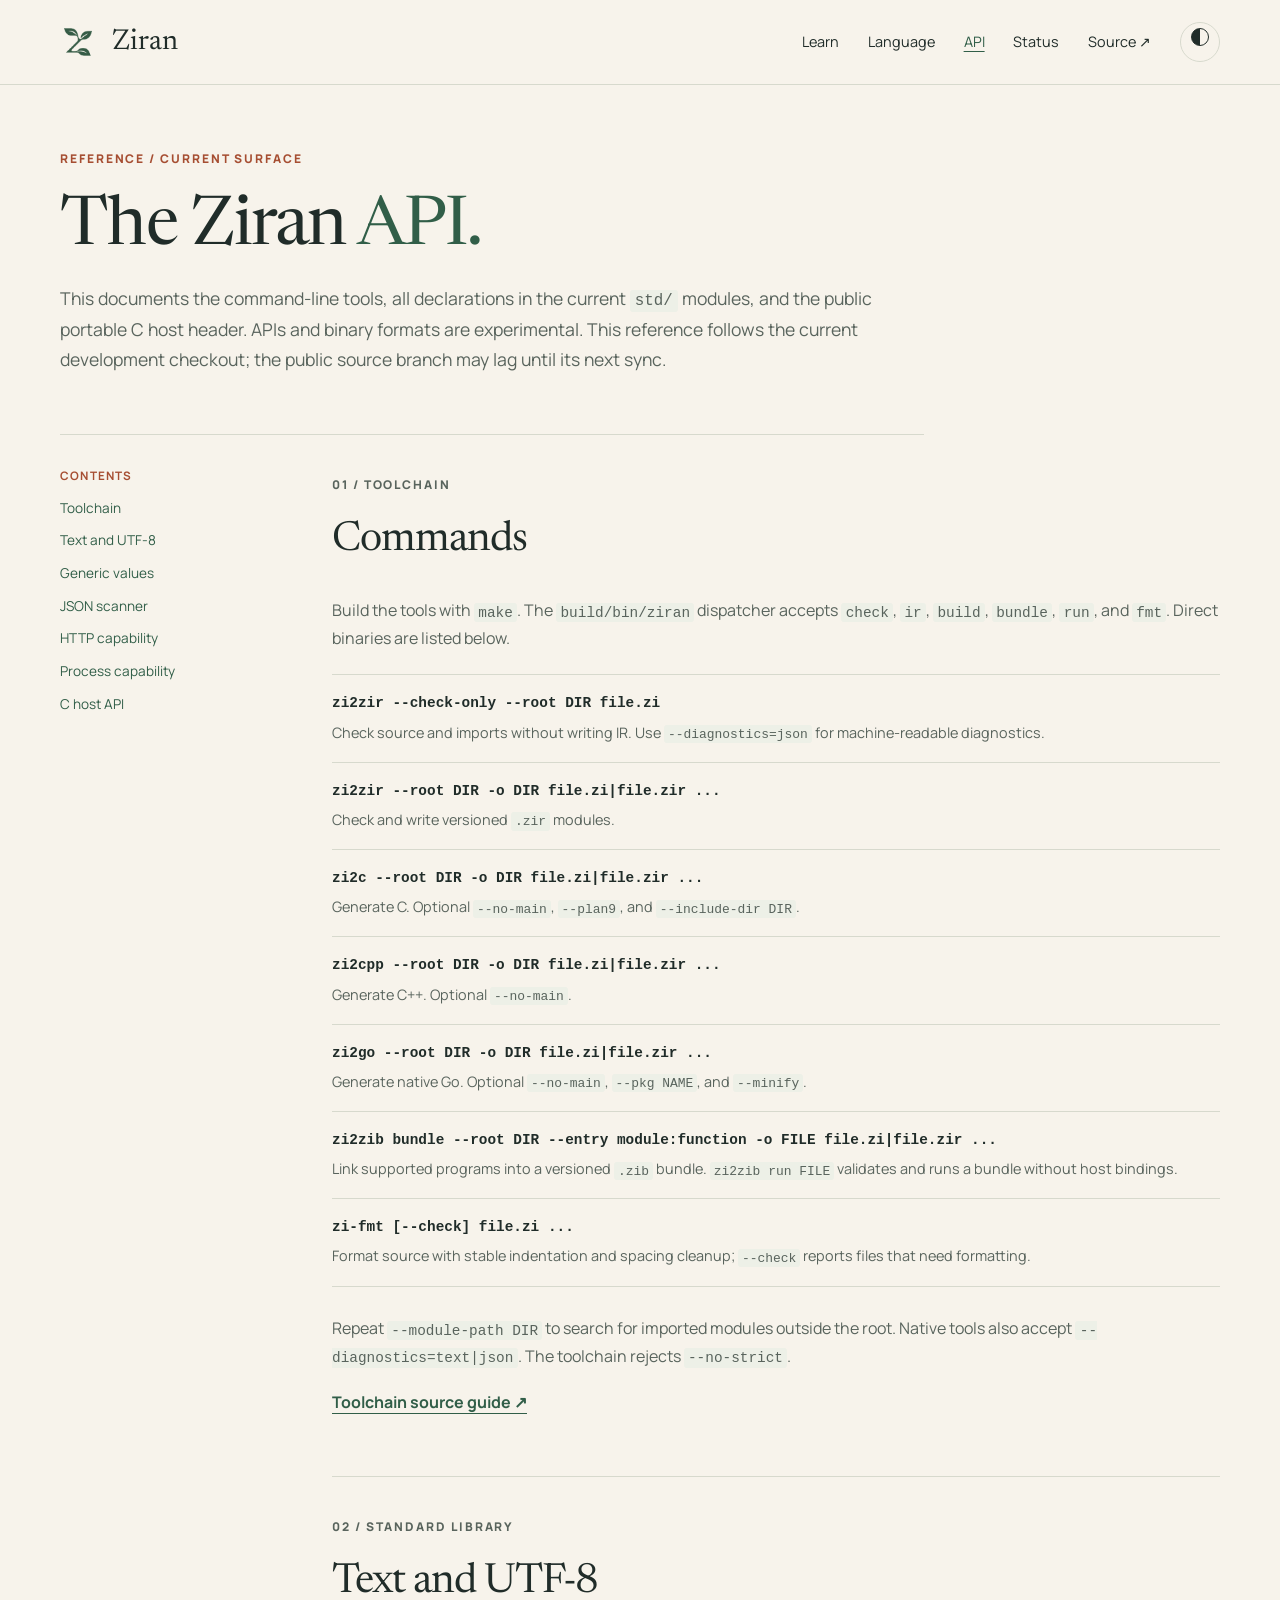
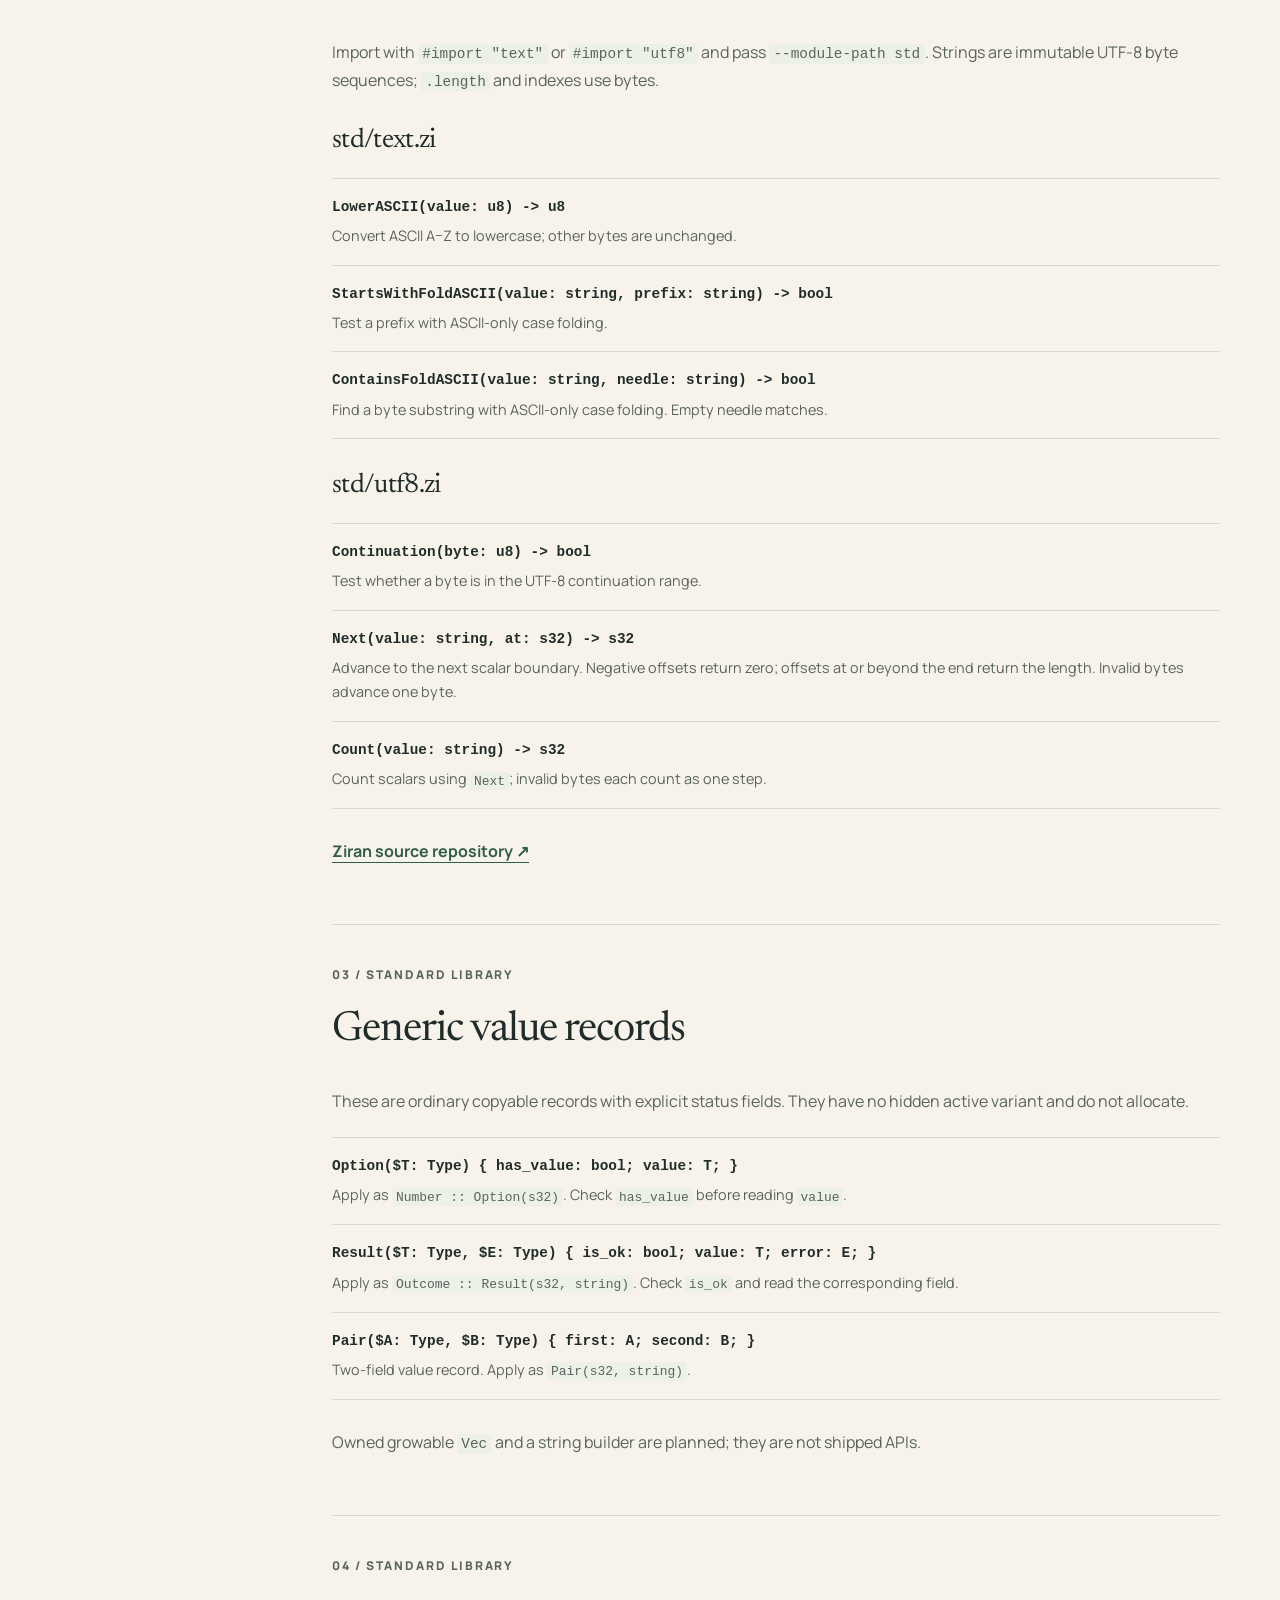
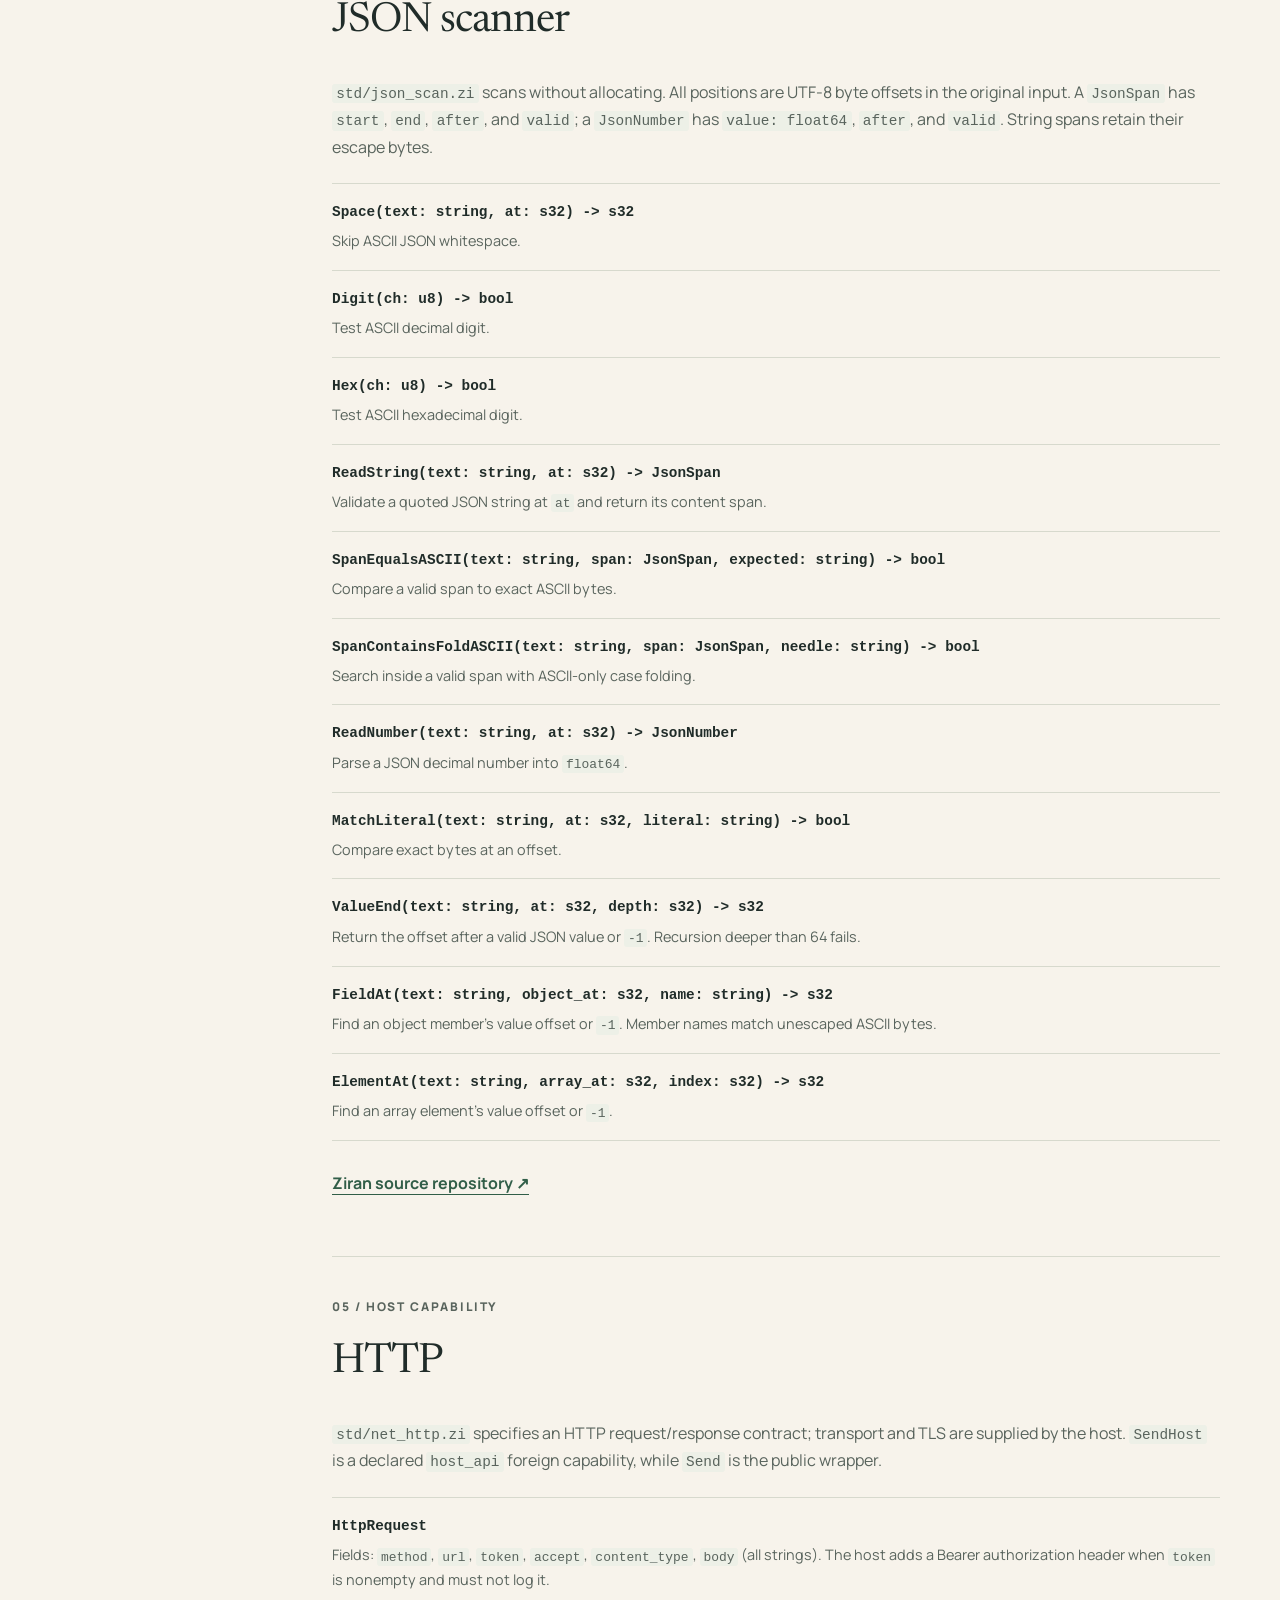
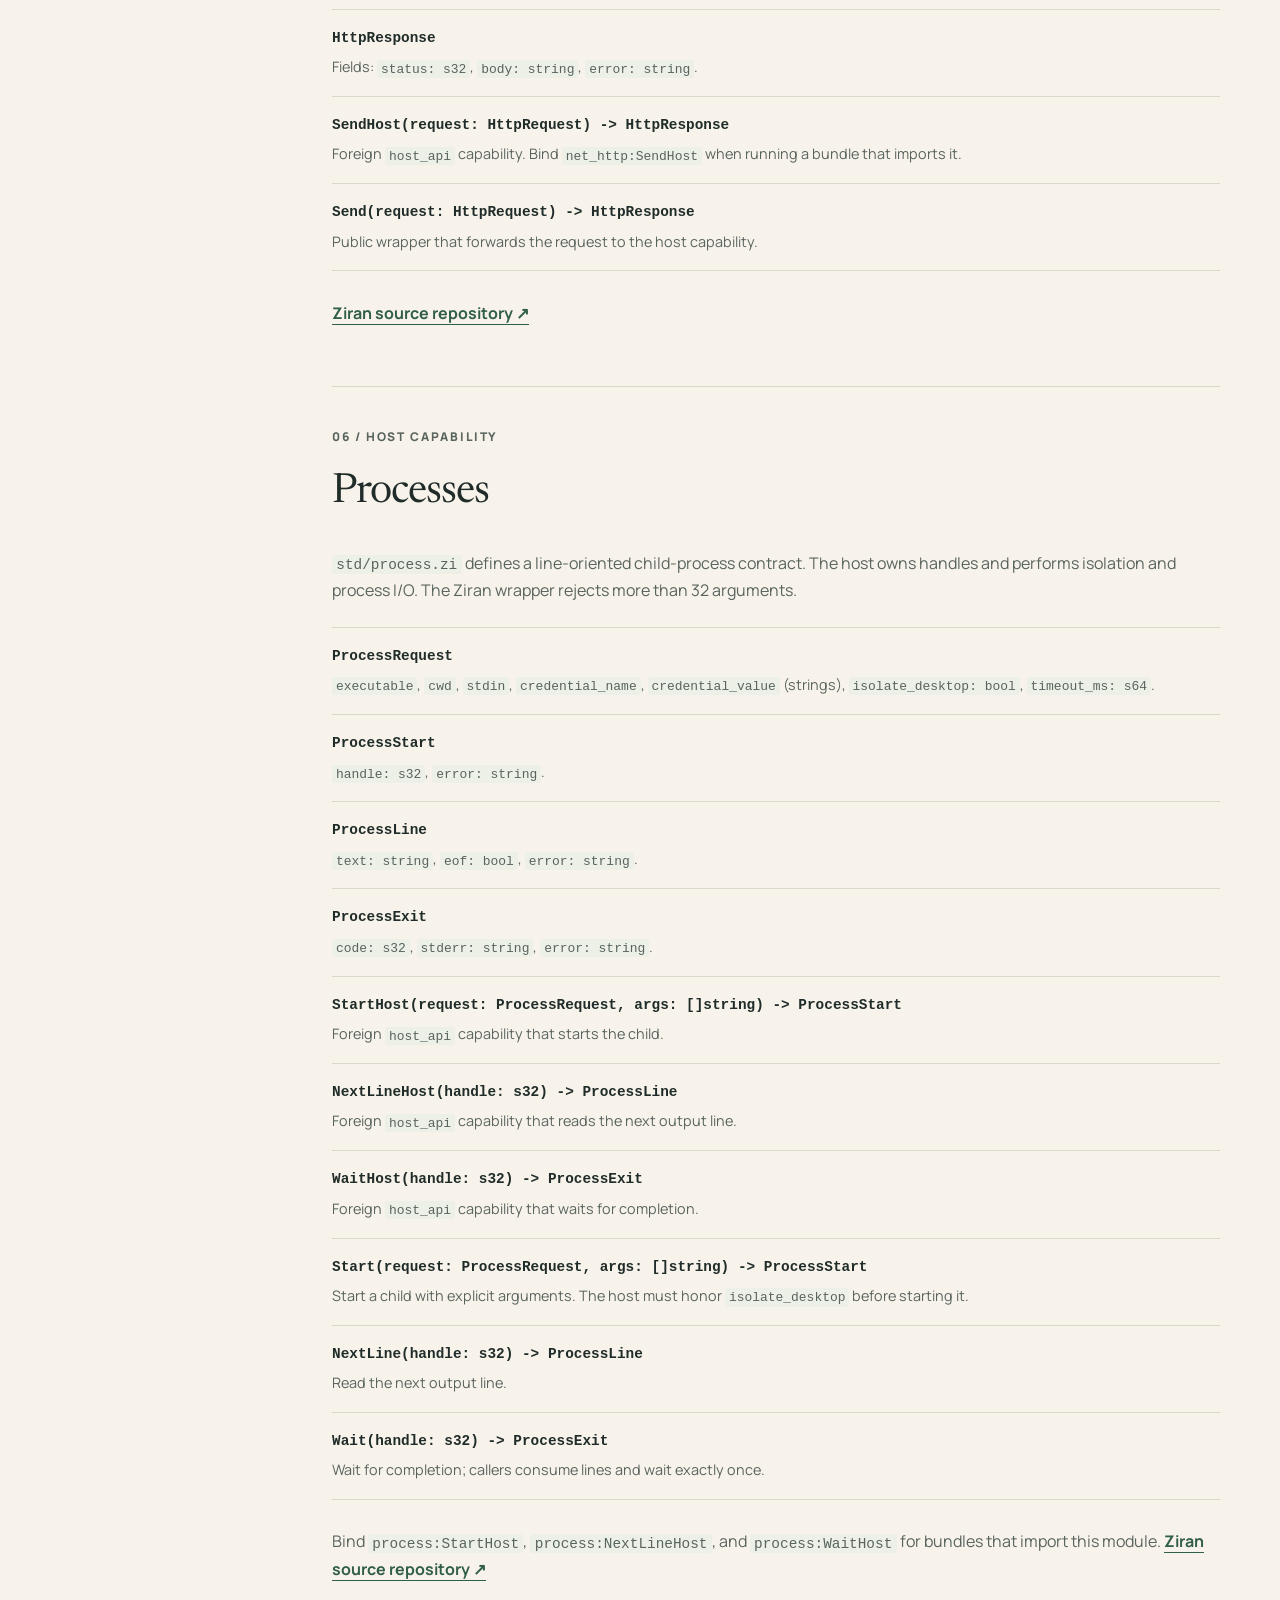
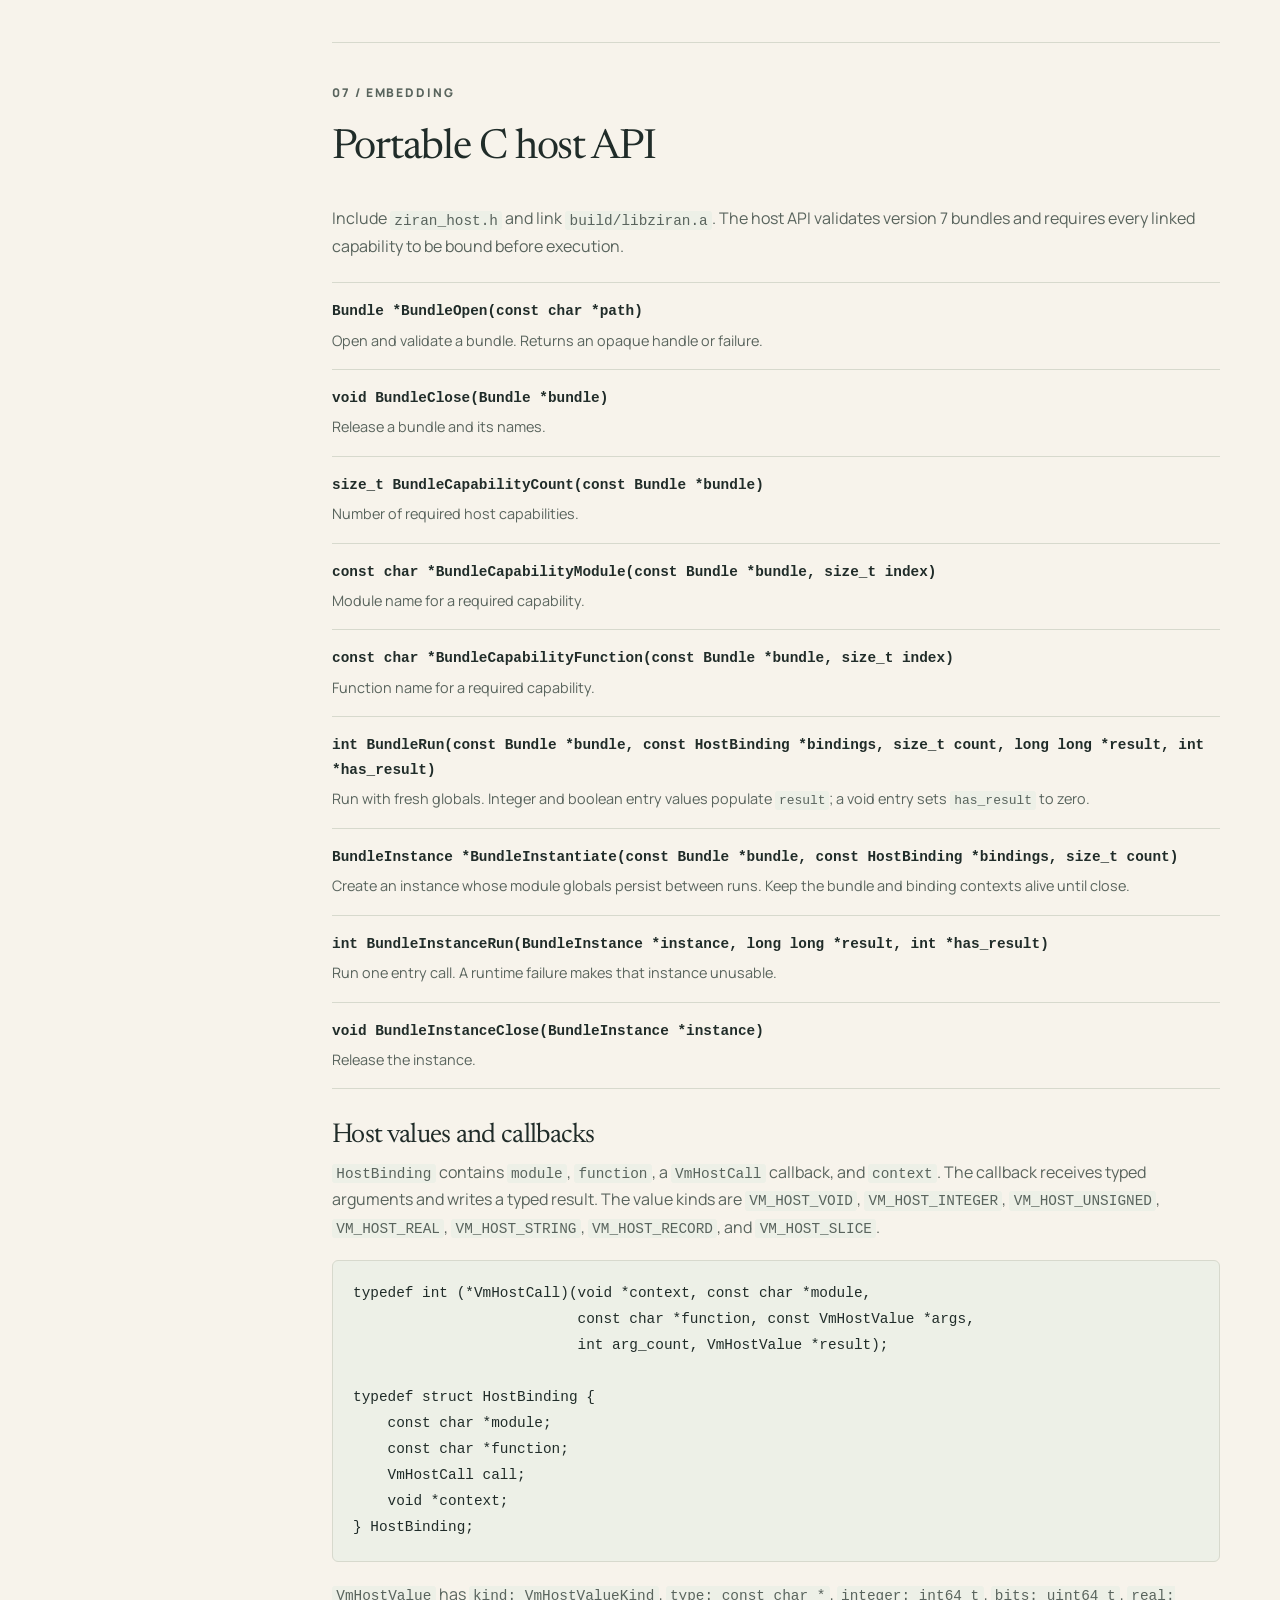
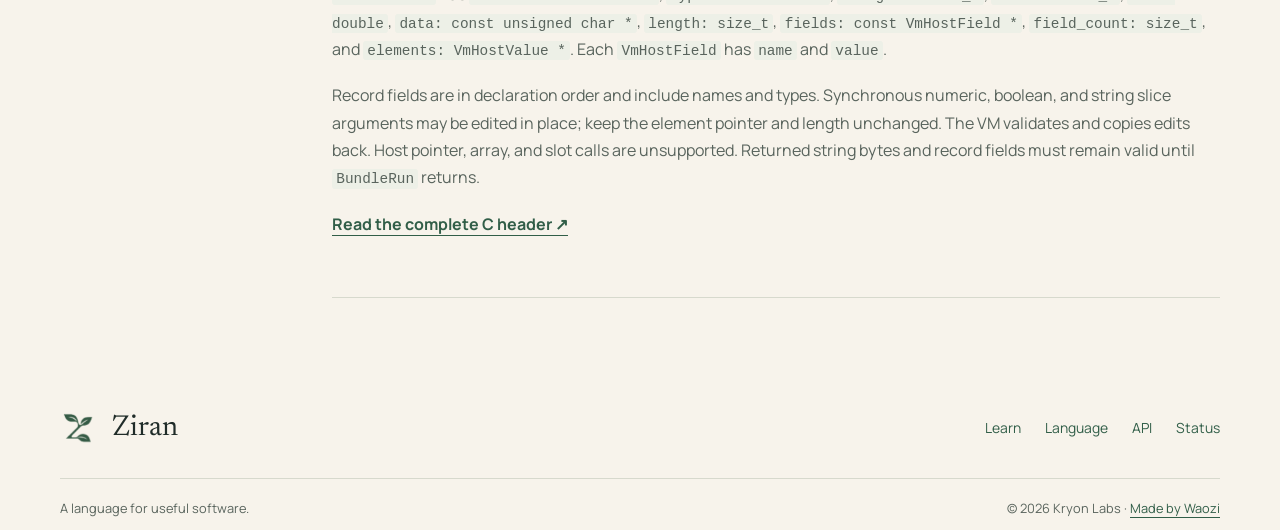
==== site/api.html @ 9ce0dfb0 "Publish Ziran site and selected visual identity" ====
<!doctype html>
<html lang="en">
<head><meta charset="utf-8"><meta name="viewport" content="width=device-width, initial-scale=1"><meta name="theme-color" content="#f7f3eb"><meta name="description" content="Ziran API reference: command-line tools, every current standard module declaration, and the portable C host embedding interface."><title>Ziran API reference</title><link rel="canonical" href="https://ziran.kryonlabs.com/api.html"><link rel="icon" href="assets/logo-growing-z.png" type="image/png"><link rel="stylesheet" href="styles.css"><script defer src="site.js"></script></head>
<body><a class="skip-link" href="#main">Skip to content</a><header class="site-header"><div class="site-header-inner"><a class="brand" href="index.html"><img class="brand-icon" src="assets/logo-growing-z.png" alt="" width="36" height="36"><span>Ziran</span></a><button class="menu-button" type="button" aria-expanded="false" aria-controls="primary-nav">Menu</button><nav class="header-nav" id="primary-nav" aria-label="Primary"><a href="docs.html">Learn</a><a href="language.html">Language</a><a href="api.html" aria-current="page">API</a><a href="status.html">Status</a><a href="https://github.com/kryonlabs/ziran">Source ↗</a><button class="theme-toggle" type="button" aria-label="Switch color theme">◐</button></nav></div></header>
<main id="main" class="article-layout"><div class="article-head"><p class="eyebrow">Reference / Current surface</p><h1>The Ziran <em>API.</em></h1><p>This documents the command-line tools, all declarations in the current <code>std/</code> modules, and the public portable C host header. APIs and binary formats are experimental. This reference follows the current development checkout; the public source branch may lag until its next sync.</p></div>
<div class="article-grid"><aside class="page-toc"><strong>Contents</strong><a href="#toolchain">Toolchain</a><a href="#text">Text and UTF-8</a><a href="#values">Generic values</a><a href="#json">JSON scanner</a><a href="#http">HTTP capability</a><a href="#process">Process capability</a><a href="#host">C host API</a></aside><div class="article-body api-body">
<section id="toolchain"><p class="eyebrow">01 / Toolchain</p><h2>Commands</h2><p>Build the tools with <code>make</code>. The <code>build/bin/ziran</code> dispatcher accepts <code>check</code>, <code>ir</code>, <code>build</code>, <code>bundle</code>, <code>run</code>, and <code>fmt</code>. Direct binaries are listed below.</p><div class="api-list">
<div><code>zi2zir --check-only --root DIR file.zi</code><p>Check source and imports without writing IR. Use <code>--diagnostics=json</code> for machine-readable diagnostics.</p></div>
<div><code>zi2zir --root DIR -o DIR file.zi|file.zir ...</code><p>Check and write versioned <code>.zir</code> modules.</p></div>
<div><code>zi2c --root DIR -o DIR file.zi|file.zir ...</code><p>Generate C. Optional <code>--no-main</code>, <code>--plan9</code>, and <code>--include-dir DIR</code>.</p></div>
<div><code>zi2cpp --root DIR -o DIR file.zi|file.zir ...</code><p>Generate C++. Optional <code>--no-main</code>.</p></div>
<div><code>zi2go --root DIR -o DIR file.zi|file.zir ...</code><p>Generate native Go. Optional <code>--no-main</code>, <code>--pkg NAME</code>, and <code>--minify</code>.</p></div>
<div><code>zi2zib bundle --root DIR --entry module:function -o FILE file.zi|file.zir ...</code><p>Link supported programs into a versioned <code>.zib</code> bundle. <code>zi2zib run FILE</code> validates and runs a bundle without host bindings.</p></div>
<div><code>zi-fmt [--check] file.zi ...</code><p>Format source with stable indentation and spacing cleanup; <code>--check</code> reports files that need formatting.</p></div></div><p>Repeat <code>--module-path DIR</code> to search for imported modules outside the root. Native tools also accept <code>--diagnostics=text|json</code>. The toolchain rejects <code>--no-strict</code>.</p><p><a class="text-link" href="https://github.com/kryonlabs/ziran/blob/master/README.md">Toolchain source guide ↗</a></p></section>
<section id="text"><p class="eyebrow">02 / Standard library</p><h2>Text and UTF-8</h2><p>Import with <code>#import "text"</code> or <code>#import "utf8"</code> and pass <code>--module-path std</code>. Strings are immutable UTF-8 byte sequences; <code>.length</code> and indexes use bytes.</p><h3>std/text.zi</h3><div class="api-list">
<div><code>LowerASCII(value: u8) -&gt; u8</code><p>Convert ASCII A–Z to lowercase; other bytes are unchanged.</p></div>
<div><code>StartsWithFoldASCII(value: string, prefix: string) -&gt; bool</code><p>Test a prefix with ASCII-only case folding.</p></div>
<div><code>ContainsFoldASCII(value: string, needle: string) -&gt; bool</code><p>Find a byte substring with ASCII-only case folding. Empty needle matches.</p></div></div><h3>std/utf8.zi</h3><div class="api-list">
<div><code>Continuation(byte: u8) -&gt; bool</code><p>Test whether a byte is in the UTF-8 continuation range.</p></div>
<div><code>Next(value: string, at: s32) -&gt; s32</code><p>Advance to the next scalar boundary. Negative offsets return zero; offsets at or beyond the end return the length. Invalid bytes advance one byte.</p></div>
<div><code>Count(value: string) -&gt; s32</code><p>Count scalars using <code>Next</code>; invalid bytes each count as one step.</p></div></div><p><a class="text-link" href="https://github.com/kryonlabs/ziran">Ziran source repository ↗</a></p></section>
<section id="values"><p class="eyebrow">03 / Standard library</p><h2>Generic value records</h2><p>These are ordinary copyable records with explicit status fields. They have no hidden active variant and do not allocate.</p><div class="api-list"><div><code>Option($T: Type) { has_value: bool; value: T; }</code><p>Apply as <code>Number :: Option(s32)</code>. Check <code>has_value</code> before reading <code>value</code>.</p></div><div><code>Result($T: Type, $E: Type) { is_ok: bool; value: T; error: E; }</code><p>Apply as <code>Outcome :: Result(s32, string)</code>. Check <code>is_ok</code> and read the corresponding field.</p></div><div><code>Pair($A: Type, $B: Type) { first: A; second: B; }</code><p>Two-field value record. Apply as <code>Pair(s32, string)</code>.</p></div></div><p>Owned growable <code>Vec</code> and a string builder are planned; they are not shipped APIs.</p></section>
<section id="json"><p class="eyebrow">04 / Standard library</p><h2>JSON scanner</h2><p><code>std/json_scan.zi</code> scans without allocating. All positions are UTF-8 byte offsets in the original input. A <code>JsonSpan</code> has <code>start</code>, <code>end</code>, <code>after</code>, and <code>valid</code>; a <code>JsonNumber</code> has <code>value: float64</code>, <code>after</code>, and <code>valid</code>. String spans retain their escape bytes.</p><div class="api-list">
<div><code>Space(text: string, at: s32) -&gt; s32</code><p>Skip ASCII JSON whitespace.</p></div>
<div><code>Digit(ch: u8) -&gt; bool</code><p>Test ASCII decimal digit.</p></div>
<div><code>Hex(ch: u8) -&gt; bool</code><p>Test ASCII hexadecimal digit.</p></div>
<div><code>ReadString(text: string, at: s32) -&gt; JsonSpan</code><p>Validate a quoted JSON string at <code>at</code> and return its content span.</p></div>
<div><code>SpanEqualsASCII(text: string, span: JsonSpan, expected: string) -&gt; bool</code><p>Compare a valid span to exact ASCII bytes.</p></div>
<div><code>SpanContainsFoldASCII(text: string, span: JsonSpan, needle: string) -&gt; bool</code><p>Search inside a valid span with ASCII-only case folding.</p></div>
<div><code>ReadNumber(text: string, at: s32) -&gt; JsonNumber</code><p>Parse a JSON decimal number into <code>float64</code>.</p></div>
<div><code>MatchLiteral(text: string, at: s32, literal: string) -&gt; bool</code><p>Compare exact bytes at an offset.</p></div>
<div><code>ValueEnd(text: string, at: s32, depth: s32) -&gt; s32</code><p>Return the offset after a valid JSON value or <code>-1</code>. Recursion deeper than 64 fails.</p></div>
<div><code>FieldAt(text: string, object_at: s32, name: string) -&gt; s32</code><p>Find an object member’s value offset or <code>-1</code>. Member names match unescaped ASCII bytes.</p></div>
<div><code>ElementAt(text: string, array_at: s32, index: s32) -&gt; s32</code><p>Find an array element’s value offset or <code>-1</code>.</p></div></div><p><a class="text-link" href="https://github.com/kryonlabs/ziran">Ziran source repository ↗</a></p></section>
<section id="http"><p class="eyebrow">05 / Host capability</p><h2>HTTP</h2><p><code>std/net_http.zi</code> specifies an HTTP request/response contract; transport and TLS are supplied by the host. <code>SendHost</code> is a declared <code>host_api</code> foreign capability, while <code>Send</code> is the public wrapper.</p><div class="api-list"><div><code>HttpRequest</code><p>Fields: <code>method</code>, <code>url</code>, <code>token</code>, <code>accept</code>, <code>content_type</code>, <code>body</code> (all strings). The host adds a Bearer authorization header when <code>token</code> is nonempty and must not log it.</p></div><div><code>HttpResponse</code><p>Fields: <code>status: s32</code>, <code>body: string</code>, <code>error: string</code>.</p></div><div><code>SendHost(request: HttpRequest) -&gt; HttpResponse</code><p>Foreign <code>host_api</code> capability. Bind <code>net_http:SendHost</code> when running a bundle that imports it.</p></div><div><code>Send(request: HttpRequest) -&gt; HttpResponse</code><p>Public wrapper that forwards the request to the host capability.</p></div></div><p><a class="text-link" href="https://github.com/kryonlabs/ziran">Ziran source repository ↗</a></p></section>
<section id="process"><p class="eyebrow">06 / Host capability</p><h2>Processes</h2><p><code>std/process.zi</code> defines a line-oriented child-process contract. The host owns handles and performs isolation and process I/O. The Ziran wrapper rejects more than 32 arguments.</p><div class="api-list"><div><code>ProcessRequest</code><p><code>executable</code>, <code>cwd</code>, <code>stdin</code>, <code>credential_name</code>, <code>credential_value</code> (strings), <code>isolate_desktop: bool</code>, <code>timeout_ms: s64</code>.</p></div><div><code>ProcessStart</code><p><code>handle: s32</code>, <code>error: string</code>.</p></div><div><code>ProcessLine</code><p><code>text: string</code>, <code>eof: bool</code>, <code>error: string</code>.</p></div><div><code>ProcessExit</code><p><code>code: s32</code>, <code>stderr: string</code>, <code>error: string</code>.</p></div><div><code>StartHost(request: ProcessRequest, args: []string) -&gt; ProcessStart</code><p>Foreign <code>host_api</code> capability that starts the child.</p></div><div><code>NextLineHost(handle: s32) -&gt; ProcessLine</code><p>Foreign <code>host_api</code> capability that reads the next output line.</p></div><div><code>WaitHost(handle: s32) -&gt; ProcessExit</code><p>Foreign <code>host_api</code> capability that waits for completion.</p></div><div><code>Start(request: ProcessRequest, args: []string) -&gt; ProcessStart</code><p>Start a child with explicit arguments. The host must honor <code>isolate_desktop</code> before starting it.</p></div><div><code>NextLine(handle: s32) -&gt; ProcessLine</code><p>Read the next output line.</p></div><div><code>Wait(handle: s32) -&gt; ProcessExit</code><p>Wait for completion; callers consume lines and wait exactly once.</p></div></div><p>Bind <code>process:StartHost</code>, <code>process:NextLineHost</code>, and <code>process:WaitHost</code> for bundles that import this module. <a class="text-link" href="https://github.com/kryonlabs/ziran">Ziran source repository ↗</a></p></section>
<section id="host"><p class="eyebrow">07 / Embedding</p><h2>Portable C host API</h2><p>Include <code>ziran_host.h</code> and link <code>build/libziran.a</code>. The host API validates version 7 bundles and requires every linked capability to be bound before execution.</p><div class="api-list"><div><code>Bundle *BundleOpen(const char *path)</code><p>Open and validate a bundle. Returns an opaque handle or failure.</p></div><div><code>void BundleClose(Bundle *bundle)</code><p>Release a bundle and its names.</p></div><div><code>size_t BundleCapabilityCount(const Bundle *bundle)</code><p>Number of required host capabilities.</p></div><div><code>const char *BundleCapabilityModule(const Bundle *bundle, size_t index)</code><p>Module name for a required capability.</p></div><div><code>const char *BundleCapabilityFunction(const Bundle *bundle, size_t index)</code><p>Function name for a required capability.</p></div><div><code>int BundleRun(const Bundle *bundle, const HostBinding *bindings, size_t count, long long *result, int *has_result)</code><p>Run with fresh globals. Integer and boolean entry values populate <code>result</code>; a void entry sets <code>has_result</code> to zero.</p></div><div><code>BundleInstance *BundleInstantiate(const Bundle *bundle, const HostBinding *bindings, size_t count)</code><p>Create an instance whose module globals persist between runs. Keep the bundle and binding contexts alive until close.</p></div><div><code>int BundleInstanceRun(BundleInstance *instance, long long *result, int *has_result)</code><p>Run one entry call. A runtime failure makes that instance unusable.</p></div><div><code>void BundleInstanceClose(BundleInstance *instance)</code><p>Release the instance.</p></div></div>
<h3>Host values and callbacks</h3><p><code>HostBinding</code> contains <code>module</code>, <code>function</code>, a <code>VmHostCall</code> callback, and <code>context</code>. The callback receives typed arguments and writes a typed result. The value kinds are <code>VM_HOST_VOID</code>, <code>VM_HOST_INTEGER</code>, <code>VM_HOST_UNSIGNED</code>, <code>VM_HOST_REAL</code>, <code>VM_HOST_STRING</code>, <code>VM_HOST_RECORD</code>, and <code>VM_HOST_SLICE</code>.</p><pre><code>typedef int (*VmHostCall)(void *context, const char *module,
                          const char *function, const VmHostValue *args,
                          int arg_count, VmHostValue *result);

typedef struct HostBinding {
    const char *module;
    const char *function;
    VmHostCall call;
    void *context;
} HostBinding;</code></pre><p><code>VmHostValue</code> has <code>kind: VmHostValueKind</code>, <code>type: const char *</code>, <code>integer: int64_t</code>, <code>bits: uint64_t</code>, <code>real: double</code>, <code>data: const unsigned char *</code>, <code>length: size_t</code>, <code>fields: const VmHostField *</code>, <code>field_count: size_t</code>, and <code>elements: VmHostValue *</code>. Each <code>VmHostField</code> has <code>name</code> and <code>value</code>.</p><p>Record fields are in declaration order and include names and types. Synchronous numeric, boolean, and string slice arguments may be edited in place; keep the element pointer and length unchanged. The VM validates and copies edits back. Host pointer, array, and slot calls are unsupported. Returned string bytes and record fields must remain valid until <code>BundleRun</code> returns.</p><p><a class="text-link" href="https://github.com/kryonlabs/ziran/blob/master/include/ziran_host.h">Read the complete C header ↗</a></p></section>
</div></div></main><footer><div class="footer-top"><a class="brand" href="index.html"><img class="brand-icon" src="assets/logo-growing-z.png" alt="" width="36" height="36"><span>Ziran</span></a><nav aria-label="Footer"><a href="docs.html">Learn</a><a href="language.html">Language</a><a href="api.html">API</a><a href="status.html">Status</a></nav></div><div class="footer-bottom"><p>A language for useful software.</p><p>© 2026 Kryon Labs · <a href="https://waozi.xyz/">Made by Waozi</a></p></div></footer></body></html>
---- site/styles.css ----
@font-face{font-family:Manrope;src:url('assets/manrope.woff2') format('woff2');font-weight:200 800;font-display:swap}
@font-face{font-family:Newsreader;src:url('assets/newsreader.woff2') format('woff2');font-weight:200 800;font-display:swap}
:root{color-scheme:light;--bg:#f7f3eb;--surface:#fffcf6;--surface-muted:#eeeadf;--ink:#202c29;--muted:#59645d;--line:#d7d9cd;--accent:#315e48;--accent-ink:#fffdf7;--rust:#a64e32;--code:#edf0e7}
:root[data-theme=dark]{color-scheme:dark;--bg:#18221f;--surface:#202e28;--surface-muted:#26352e;--ink:#f4efe3;--muted:#b9c4b9;--line:#415247;--accent:#b5d4a9;--accent-ink:#17241b;--rust:#e6a386;--code:#202c27}
*{box-sizing:border-box}
html{scroll-behavior:smooth;scroll-padding-top:6rem}
body{margin:0;background:var(--bg);color:var(--ink);font:16px/1.7 Manrope,Arial,sans-serif}
a{color:var(--accent);text-underline-offset:4px}
a:hover{text-decoration-thickness:2px}
button{font:inherit;color:inherit;cursor:pointer}
img{max-width:100%;height:auto}
:focus-visible{outline:3px solid var(--rust);outline-offset:4px}
h1,h2,h3,p{margin-top:0}
h1,h2,h3{font-family:Newsreader,Georgia,serif;font-weight:450;line-height:1.08;letter-spacing:-.025em;text-wrap:balance}
h1{font-size:clamp(3rem,5.3vw,5.25rem)}
h2{font-size:clamp(2.2rem,3.5vw,3.4rem)}
h3{font-size:1.7rem}
h1 em,h2 em{font-style:normal;color:var(--accent)}
p{margin-bottom:1.2rem}
code,pre{font-family:ui-monospace,SFMono-Regular,Consolas,monospace}
p code,li code{font-size:.9em;background:var(--code);padding:.12em .3em;border-radius:3px}
pre{margin:0;white-space:pre;overflow-x:auto;tab-size:4;font-size:.9rem;line-height:1.8}
main,.site-header-inner,footer{width:min(1160px,calc(100% - 64px));margin-inline:auto}
main>section{padding-block:4.3rem;border-bottom:1px solid var(--line)}
.skip-link{position:fixed;top:-80px;left:1rem;z-index:20;background:var(--surface);padding:.7rem 1rem}
.skip-link:focus{top:1rem}
.site-header{border-bottom:1px solid var(--line);position:relative;z-index:10}
.site-header-inner{min-height:84px;display:flex;align-items:center;justify-content:space-between;gap:2rem}
.brand{display:inline-flex;align-items:center;gap:.7rem;color:var(--ink);text-decoration:none;font:600 1.8rem Newsreader,Georgia,serif}
.brand-mark{display:grid;place-items:center;width:34px;height:34px;background:var(--accent);color:var(--accent-ink);border-radius:5px;font:700 1.3rem Manrope,Arial,sans-serif}
.brand-icon{width:36px;height:36px;object-fit:contain;flex:none;transform:scale(1.5);margin-right:5px}
:root[data-theme=dark] .brand-icon{background:#f7f3eb;border-radius:5px}
.header-nav{display:flex;align-items:center;gap:1.8rem}
.header-nav a{color:var(--ink);font-size:.9rem;text-decoration:none}
.header-nav a:hover,.header-nav a[aria-current=page]{color:var(--accent);text-decoration:underline}
.theme-toggle{display:grid;place-items:center;padding:0;background:none;border:1px solid var(--line);border-radius:50%;width:40px;height:40px;font-size:0;line-height:1}
.theme-toggle::before{content:"";display:block;width:16px;height:16px;border:1.5px solid currentColor;border-radius:50%;background:linear-gradient(90deg,currentColor 50%,transparent 50%)}
.menu-button{display:none;border:1px solid var(--line);border-radius:5px;padding:.4rem .8rem;background:var(--surface)}
.eyebrow{color:var(--rust);font-size:.75rem;letter-spacing:.16em;text-transform:uppercase;font-weight:800;margin-bottom:1.4rem}
.hero{display:grid;grid-template-columns:minmax(0,1.03fr) minmax(0,.97fr);align-items:center;gap:3.7rem;min-height:610px}
.hero h1{line-height:1.01;margin-bottom:1.7rem}
.hero-lead{font-size:1.13rem;color:var(--muted);max-width:35rem}
.actions{display:flex;flex-wrap:wrap;gap:.75rem;margin:1.9rem 0 1.2rem}
.btn{display:inline-flex;align-items:center;justify-content:center;gap:.7rem;min-height:46px;padding:.7rem 1.1rem;border:1px solid var(--line);border-radius:5px;color:var(--ink);text-decoration:none;font-size:.9rem;font-weight:700;background:transparent}
.btn:hover{background:var(--surface-muted);text-decoration:none}
.btn-primary{background:var(--accent);border-color:var(--accent);color:var(--accent-ink)}
.btn-primary:hover{background:var(--ink);border-color:var(--ink);color:var(--bg)}
.hero-note{font-size:.83rem;color:var(--muted)}
.hero-note span{margin:0 .35rem}
.hero-code{min-width:0;background:var(--surface);border:1px solid var(--line);box-shadow:16px 16px 0 var(--surface-muted);border-radius:8px;overflow:hidden;transform:rotate(1deg)}
.code-title{display:flex;align-items:center;gap:1rem;border-bottom:1px solid var(--line);padding:.75rem 1rem;font-size:.85rem;font-weight:700}
.code-dots{display:inline-flex;gap:.35rem}.code-dots i{width:8px;height:8px;border-radius:50%;background:var(--line)}
.code-tag{margin-left:auto;color:var(--muted);font-size:.7rem;text-transform:uppercase;letter-spacing:.1em}
.hero-code pre{padding:1.35rem;color:var(--ink);font-size:.85rem;min-height:385px}
.c-decl{color:var(--rust);font-weight:700}
.code-foot{display:flex;flex-wrap:wrap;gap:.55rem;align-items:center;border-top:1px solid var(--line);padding:.75rem 1rem;font-size:.72rem;color:var(--muted);text-transform:uppercase;letter-spacing:.06em}
.intro-band{display:grid;grid-template-columns:repeat(3,1fr);gap:2rem}
.intro-band>div+div{border-left:1px solid var(--line);padding-left:2rem}
.intro-band span{display:block;color:var(--rust);font-size:.7rem;letter-spacing:.14em;font-weight:800;margin-bottom:.8rem}
.intro-band strong{display:block;font:500 1.8rem Newsreader,Georgia,serif;margin-bottom:.35rem}
.intro-band p{color:var(--muted);margin:0;font-size:.93rem}
.split-section{display:grid;grid-template-columns:1fr 1fr;gap:5rem;align-items:start}
.split-section p{color:var(--muted)}
.split-section h2{margin-bottom:1.5rem}
.text-link{font-weight:700;text-decoration:none;border-bottom:1px solid var(--accent)}
.text-link:hover{border-bottom-width:2px}
.pipeline{background:var(--surface);border:1px solid var(--line);padding:1.5rem 2rem;border-radius:8px}
.pipeline>div:not(.pipeline-targets){display:flex;align-items:center;gap:1rem;flex-wrap:wrap}
.pipeline small{color:var(--rust);font-size:.68rem;letter-spacing:.14em;font-weight:800;width:8rem}
.pipeline strong{font:500 2rem Newsreader,Georgia,serif;color:var(--ink)}
.pipeline span:not(.pipe-arrow){color:var(--muted);font-size:.82rem;margin-left:auto}
.pipe-arrow{display:block;color:var(--rust);font-size:1.2rem;margin:.3rem 0 .3rem 9.8rem}
.pipeline-targets{display:grid;grid-template-columns:1fr 1fr;gap:.8rem}.pipeline-targets>div{border:1px solid var(--line);padding:1rem;border-radius:5px}.pipeline-targets small,.pipeline-targets strong{display:block;width:auto}.pipeline-targets strong{font-size:1.55rem}
.relationship{background:linear-gradient(115deg,transparent 60%,var(--surface-muted));padding-inline:1rem}
.status-callout{display:grid;grid-template-columns:1fr 1fr;gap:5rem;align-items:start}
.status-callout p:not(.eyebrow){color:var(--muted)}
footer{padding-block:3rem 2rem}
.footer-top,.footer-bottom{display:flex;justify-content:space-between;gap:2rem;align-items:center}
.footer-top{padding-bottom:2rem;border-bottom:1px solid var(--line)}
.footer-top nav{display:flex;gap:1.5rem;flex-wrap:wrap}.footer-top nav a{font-size:.87rem;text-decoration:none}
.footer-bottom{padding-top:1.2rem;color:var(--muted);font-size:.8rem}.footer-bottom p{margin:0}
.article-head{padding-block:4rem 2.5rem;border-bottom:1px solid var(--line);max-width:54rem}.article-head h1{margin-bottom:1.2rem}.article-head>p:last-child{color:var(--muted);font-size:1.1rem}
.article-grid{display:grid;grid-template-columns:12rem minmax(0,1fr);gap:5rem;padding-block:2rem 4rem}
.page-toc{position:sticky;top:2rem;align-self:start;display:grid;gap:.6rem;font-size:.85rem}.page-toc strong{color:var(--rust);text-transform:uppercase;letter-spacing:.1em;font-size:.73rem}.page-toc a{text-decoration:none}
.article-body section{padding-block:2.5rem;border-bottom:1px solid var(--line);scroll-margin-top:2rem}.article-body section:first-child{padding-top:.5rem}.article-body h2{font-size:2.6rem}.article-body p{max-width:48rem;color:var(--muted)}.article-body pre{background:var(--code);border:1px solid var(--line);border-radius:6px;padding:1.25rem;margin:1.2rem 0;max-width:100%}
.link-list{display:grid;border-top:1px solid var(--line)}.link-list a{display:flex;justify-content:space-between;gap:1.5rem;padding:1rem 0;border-bottom:1px solid var(--line);text-decoration:none}.link-list span{color:var(--muted);font-size:.85rem;text-align:right}
.api-list{border-top:1px solid var(--line);margin:1.4rem 0 1.8rem}.api-list>div{padding:1rem 0;border-bottom:1px solid var(--line)}.api-list>div>code{display:block;overflow-wrap:anywhere;color:var(--ink);font-size:.9rem;font-weight:700}.api-list p{margin:.3rem 0 0;font-size:.9rem}.api-body h3{margin:2rem 0 .5rem}.api-body section p{max-width:100%}
.status-grid{display:grid;grid-template-columns:repeat(2,1fr);gap:1px;background:var(--line);padding:0!important;margin-block:2rem}.status-grid article{background:var(--bg);padding:2rem}.status-grid h2{font-size:2rem}.status-grid p{color:var(--muted);margin:0}.status-label{color:var(--rust);font-size:.72rem;text-transform:uppercase;letter-spacing:.12em;font-weight:800}
.status-roadmap{max-width:60rem}.roadmap-list{border-top:1px solid var(--line);margin:1.8rem 0 2rem}.roadmap-list>div{display:grid;grid-template-columns:13rem 1fr;gap:2rem;padding:1.1rem 0;border-bottom:1px solid var(--line)}.roadmap-list p{color:var(--muted);margin:0}
@media(max-width:850px){.hero{grid-template-columns:1fr;gap:2rem;padding-block:3.5rem}.hero-code{transform:none;max-width:42rem}.split-section,.status-callout{gap:2rem}.pipeline>div:not(.pipeline-targets){display:block}.pipeline span:not(.pipe-arrow){display:block;margin:0}.pipe-arrow{margin-left:0}.article-grid{gap:2rem}}
@media(max-width:650px){main,.site-header-inner,footer{width:min(100% - 36px,1160px)}main>section{padding-block:3.2rem}.site-header-inner{min-height:68px}.brand{font-size:1.55rem}.menu-button{display:block}.header-nav{display:none;position:absolute;top:100%;left:0;right:0;padding:1rem 18px 1.4rem;background:var(--surface);border-bottom:1px solid var(--line);box-shadow:0 12px 20px #0002;align-items:stretch;flex-direction:column;gap:.9rem}.header-nav.is-open{display:flex}.header-nav a{font-size:1rem}.hero{min-height:0}.hero h1{font-size:clamp(2.8rem,12vw,4.3rem)}.hero-code pre{font-size:.75rem;min-height:0}.intro-band,.split-section,.status-callout,.status-grid,.article-grid{grid-template-columns:1fr}.intro-band>div+div{border-left:0;border-top:1px solid var(--line);padding-left:0;padding-top:1.5rem}.relationship{padding-inline:0}.article-head{padding-block:3rem 2rem}.article-grid{padding-top:0}.page-toc{position:static;display:flex;flex-wrap:wrap;gap:.55rem 1rem;padding:1rem 0;border-bottom:1px solid var(--line)}.page-toc strong{width:100%}.status-grid article{padding:1.5rem}.roadmap-list>div{grid-template-columns:1fr;gap:.3rem}.footer-top,.footer-bottom{align-items:flex-start;flex-direction:column;gap:1rem}.footer-top nav{gap:1rem}}
@media(prefers-reduced-motion:reduce){html{scroll-behavior:auto}}
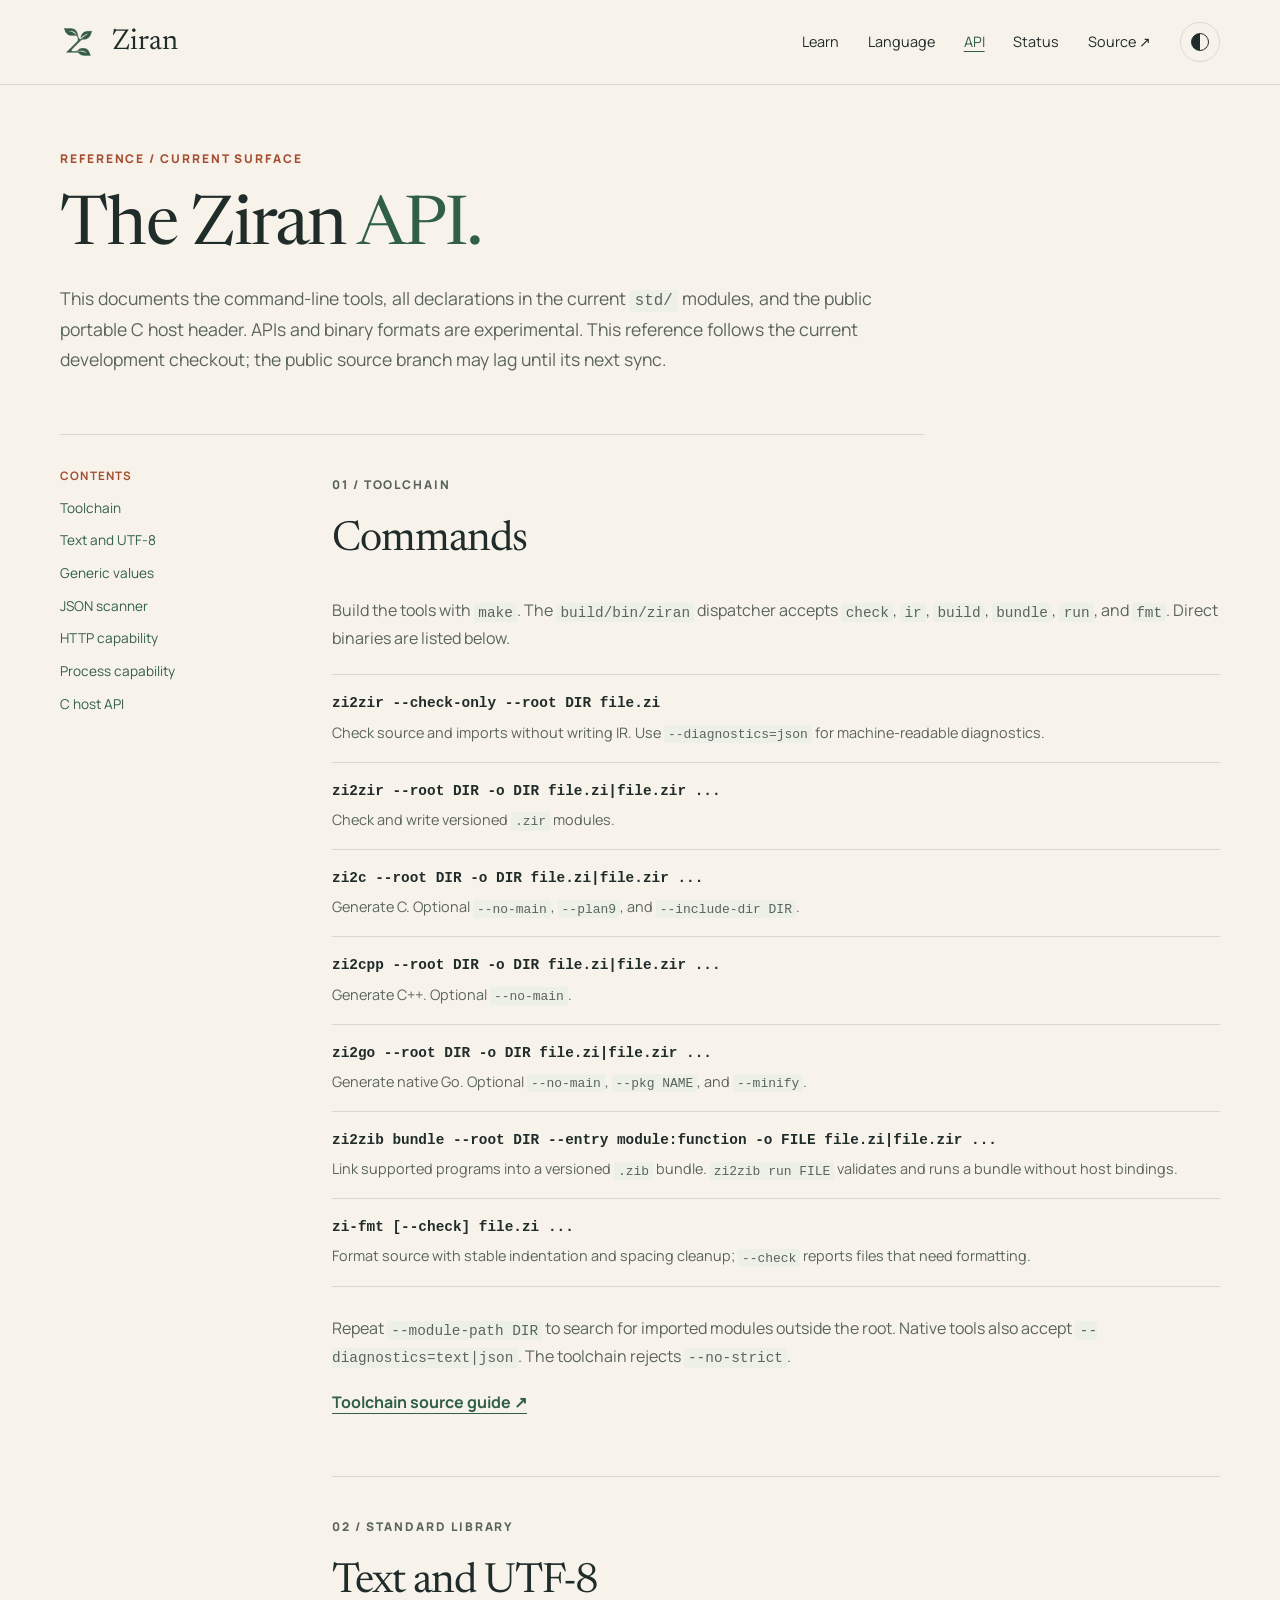
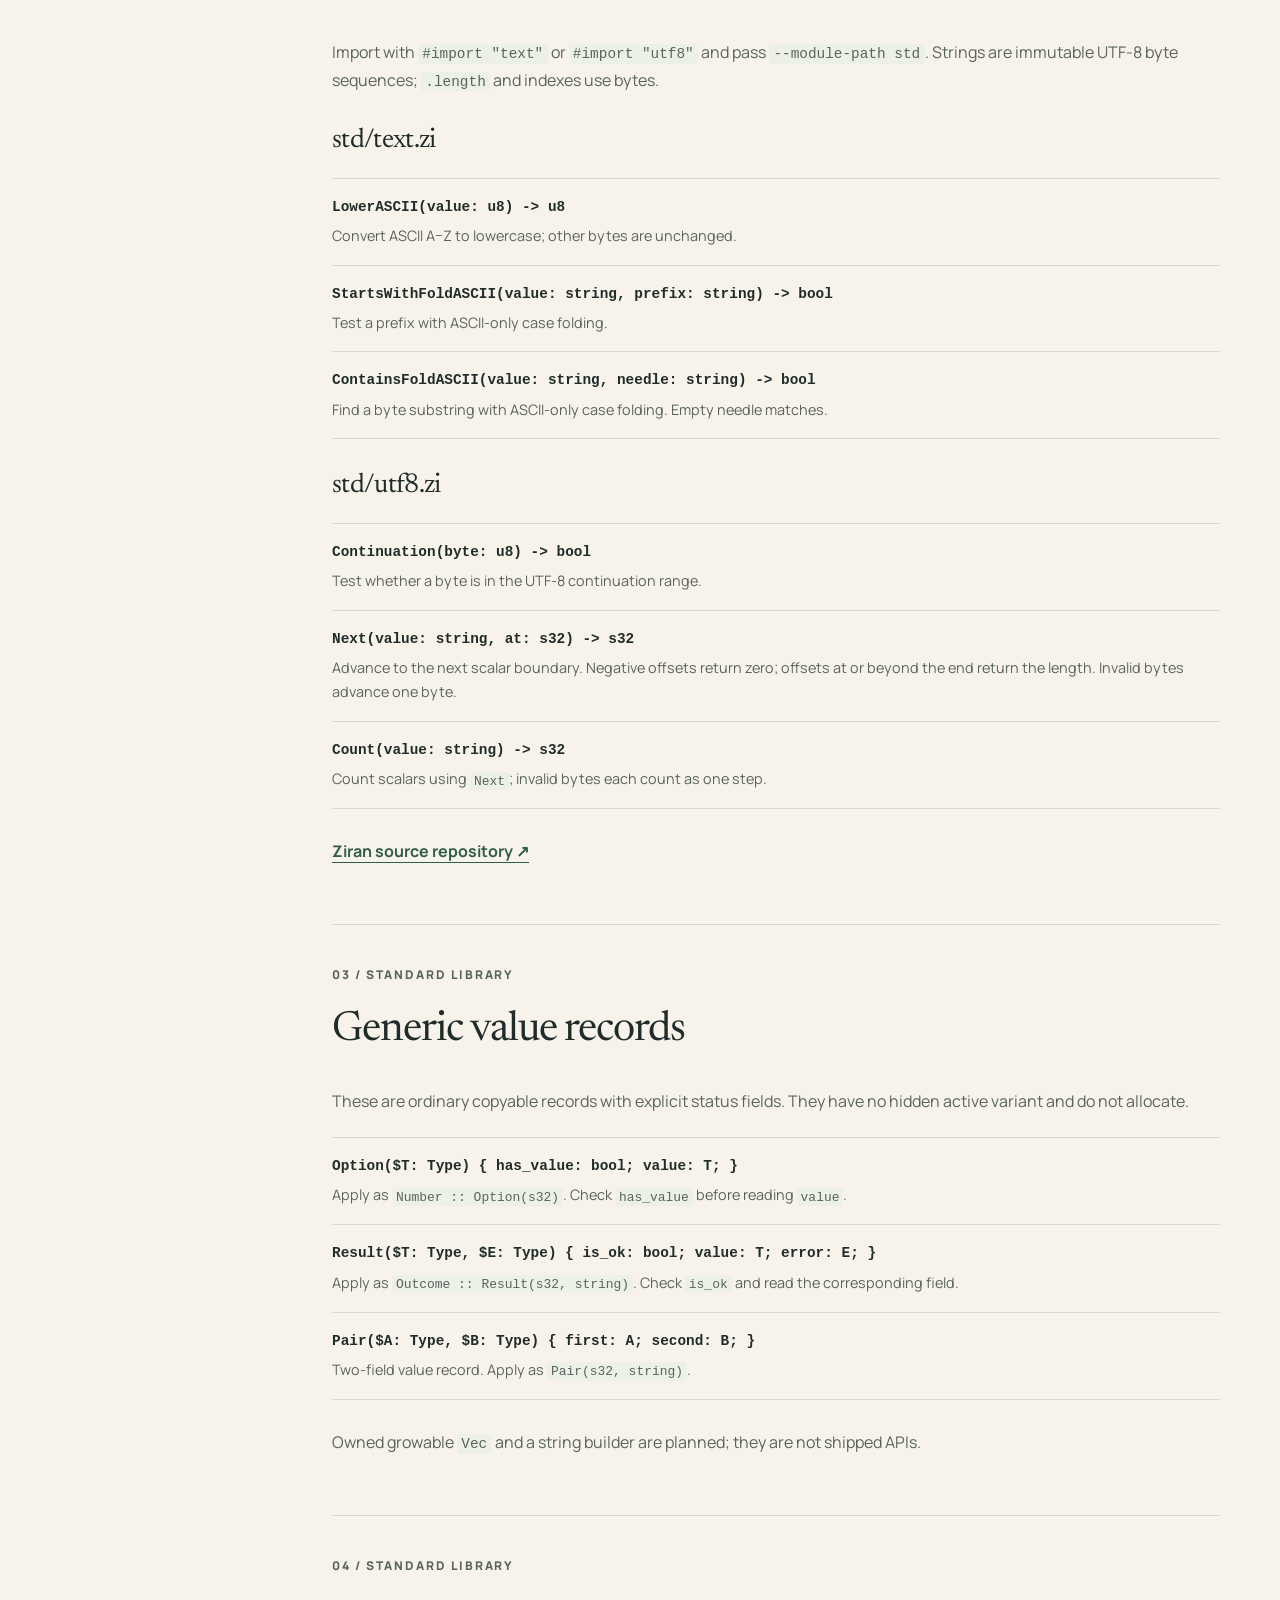
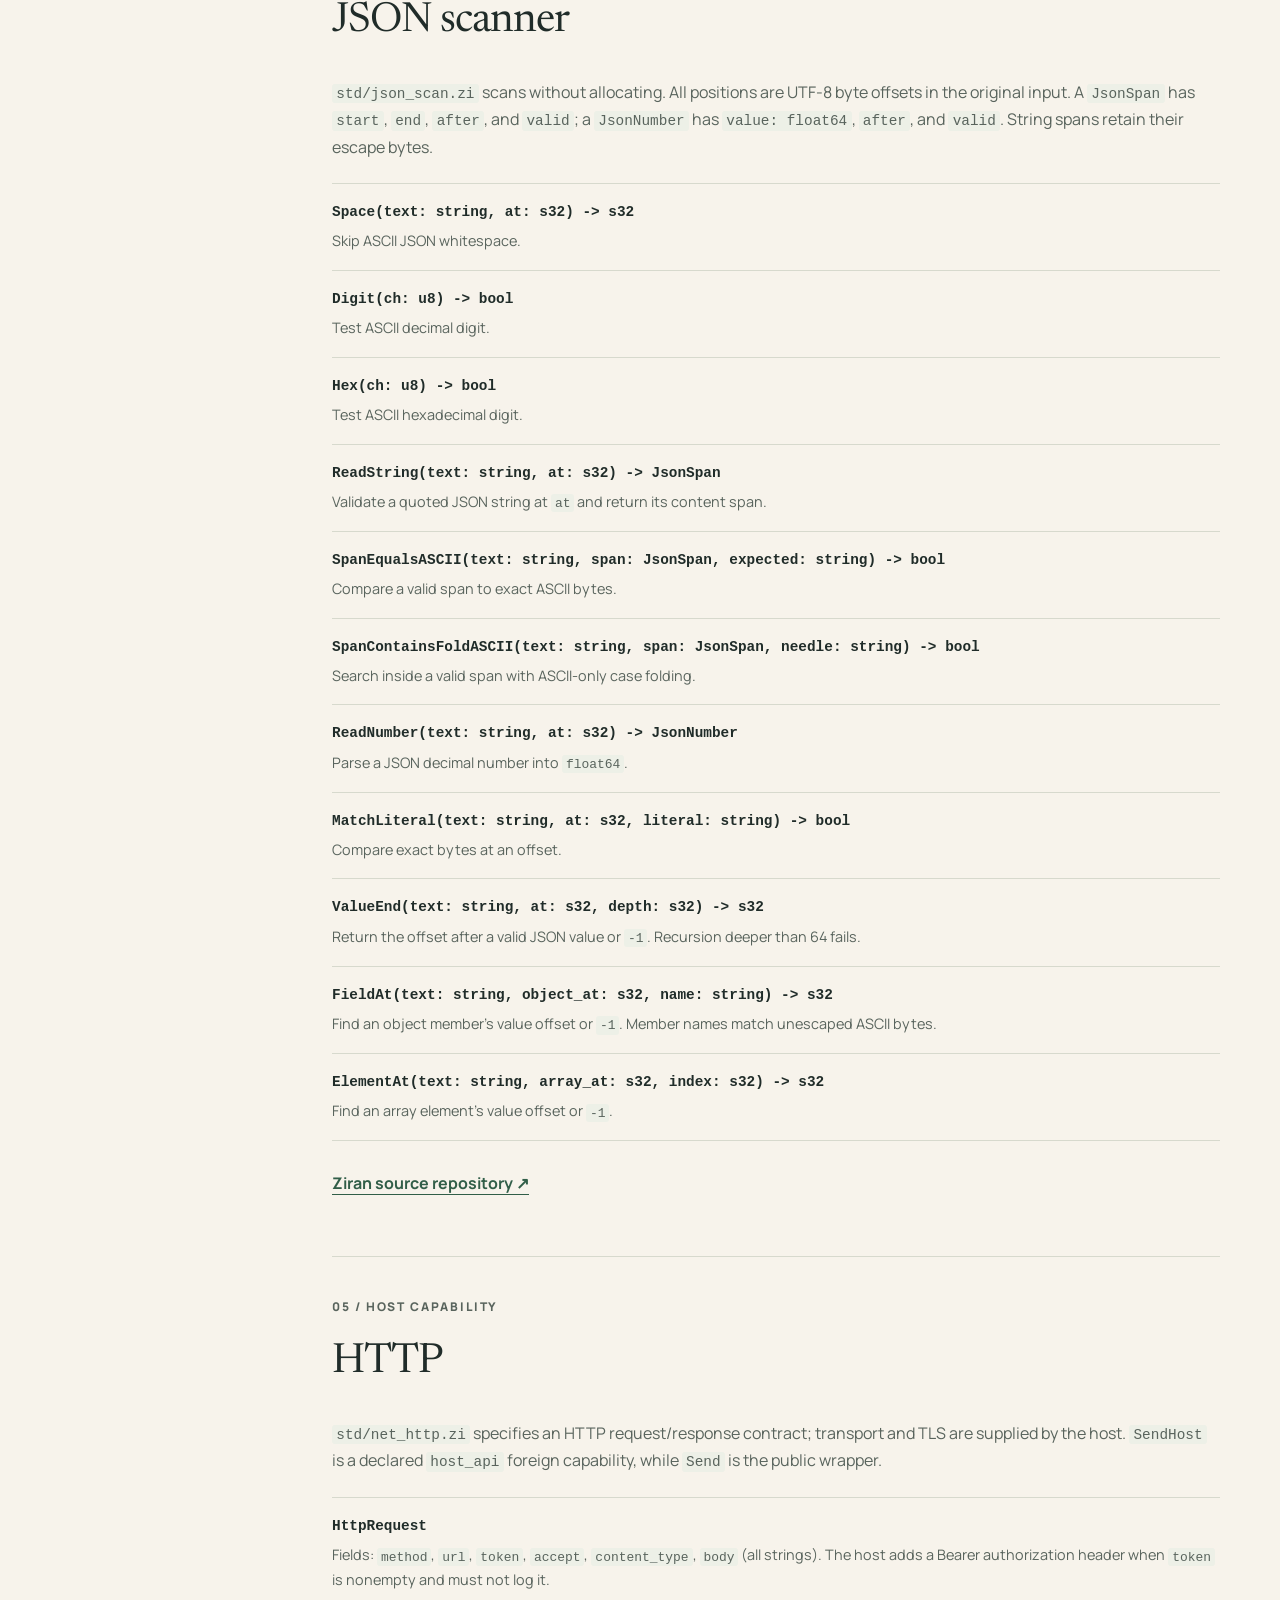
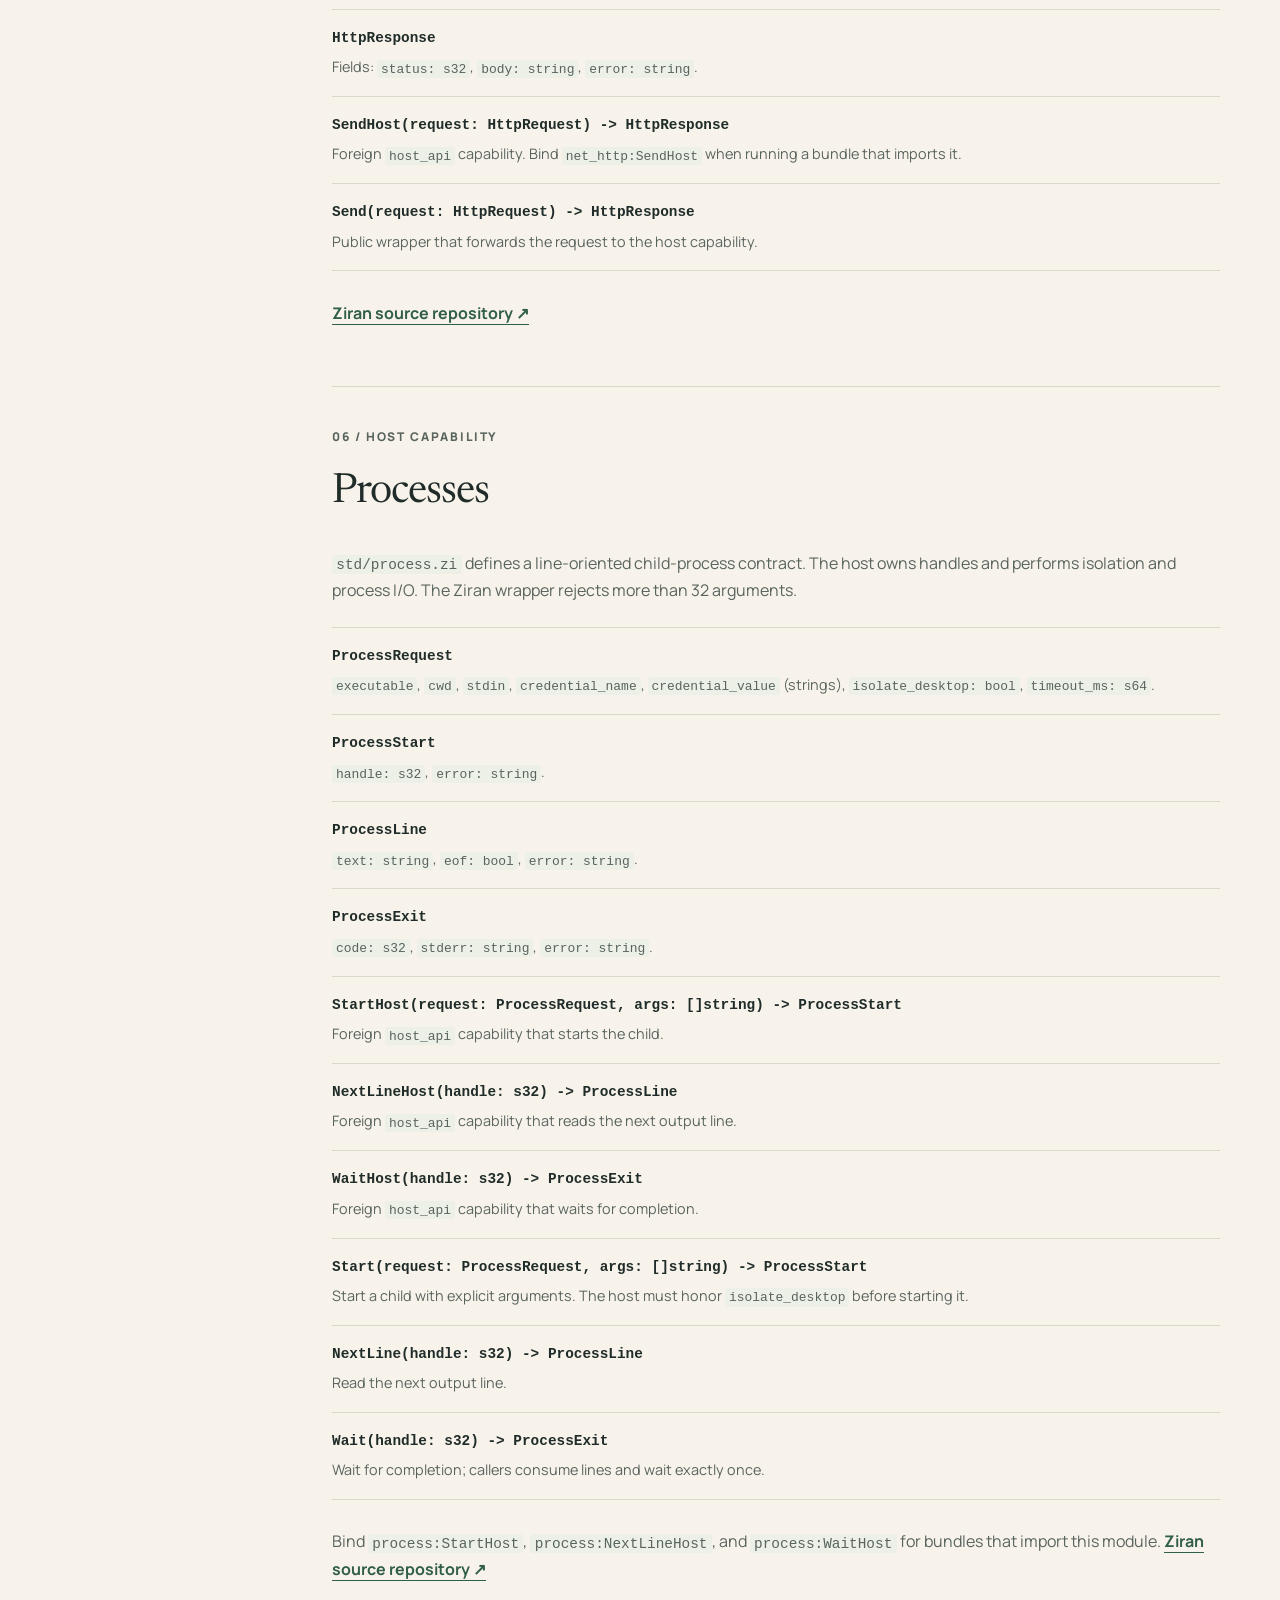
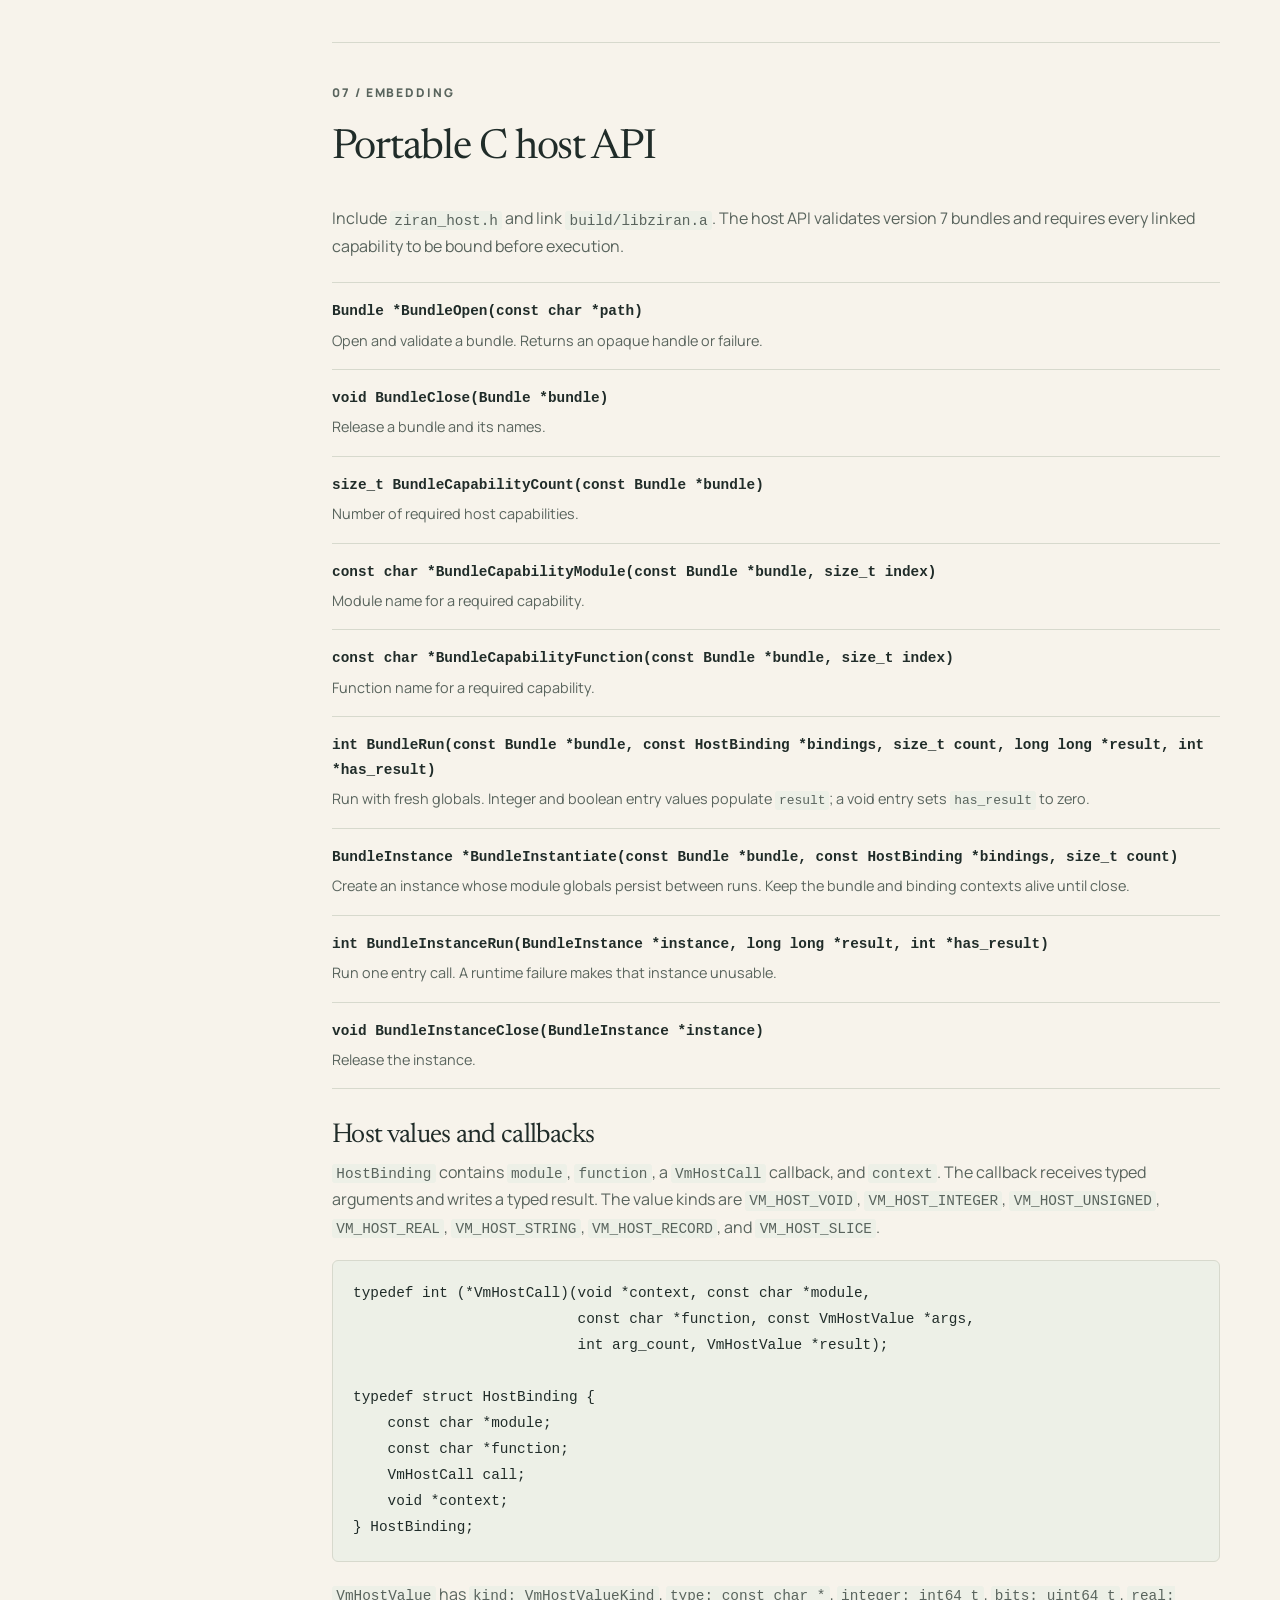
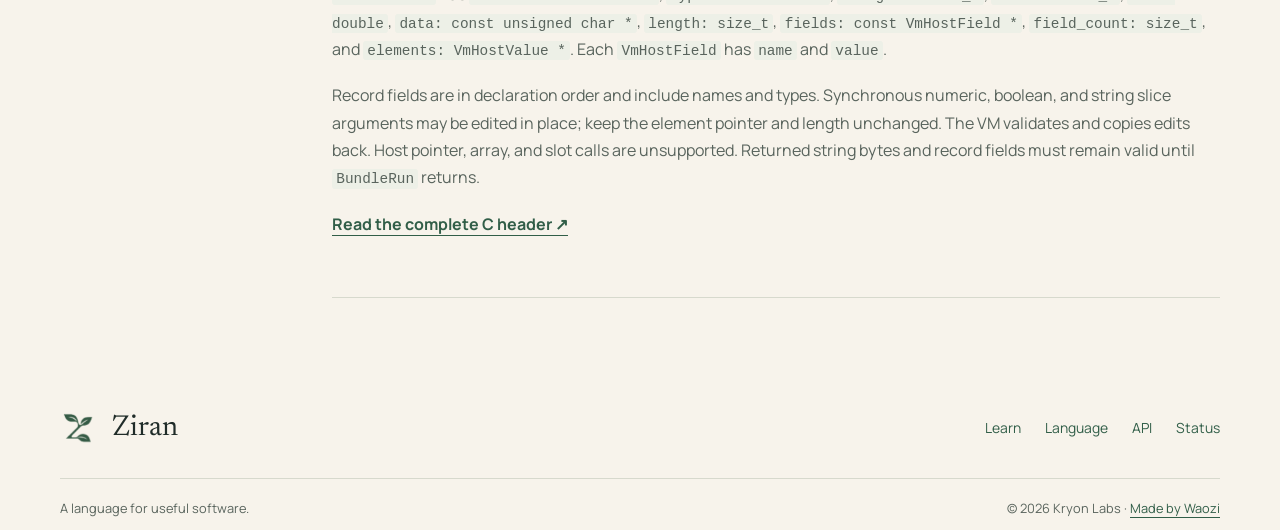
==== commit 51b150bc: "Center theme toggle icon across Ziran pages" ====
--- a/site/api.html
+++ b/site/api.html
@@ -1,7 +1,7 @@
 <!doctype html>
 <html lang="en">
 <head><meta charset="utf-8"><meta name="viewport" content="width=device-width, initial-scale=1"><meta name="theme-color" content="#f7f3eb"><meta name="description" content="Ziran API reference: command-line tools, every current standard module declaration, and the portable C host embedding interface."><title>Ziran API reference</title><link rel="canonical" href="https://ziran.kryonlabs.com/api.html"><link rel="icon" href="assets/logo-growing-z.png" type="image/png"><link rel="stylesheet" href="styles.css"><script defer src="site.js"></script></head>
-<body><a class="skip-link" href="#main">Skip to content</a><header class="site-header"><div class="site-header-inner"><a class="brand" href="index.html"><img class="brand-icon" src="assets/logo-growing-z.png" alt="" width="36" height="36"><span>Ziran</span></a><button class="menu-button" type="button" aria-expanded="false" aria-controls="primary-nav">Menu</button><nav class="header-nav" id="primary-nav" aria-label="Primary"><a href="docs.html">Learn</a><a href="language.html">Language</a><a href="api.html" aria-current="page">API</a><a href="status.html">Status</a><a href="https://github.com/kryonlabs/ziran">Source ↗</a><button class="theme-toggle" type="button" aria-label="Switch color theme">◐</button></nav></div></header>
+<body><a class="skip-link" href="#main">Skip to content</a><header class="site-header"><div class="site-header-inner"><a class="brand" href="index.html"><img class="brand-icon" src="assets/logo-growing-z.png" alt="" width="36" height="36"><span>Ziran</span></a><button class="menu-button" type="button" aria-expanded="false" aria-controls="primary-nav">Menu</button><nav class="header-nav" id="primary-nav" aria-label="Primary"><a href="docs.html">Learn</a><a href="language.html">Language</a><a href="api.html" aria-current="page">API</a><a href="status.html">Status</a><a href="https://github.com/kryonlabs/ziran">Source ↗</a><button class="theme-toggle" type="button" aria-label="Switch color theme"></button></nav></div></header>
 <main id="main" class="article-layout"><div class="article-head"><p class="eyebrow">Reference / Current surface</p><h1>The Ziran <em>API.</em></h1><p>This documents the command-line tools, all declarations in the current <code>std/</code> modules, and the public portable C host header. APIs and binary formats are experimental. This reference follows the current development checkout; the public source branch may lag until its next sync.</p></div>
 <div class="article-grid"><aside class="page-toc"><strong>Contents</strong><a href="#toolchain">Toolchain</a><a href="#text">Text and UTF-8</a><a href="#values">Generic values</a><a href="#json">JSON scanner</a><a href="#http">HTTP capability</a><a href="#process">Process capability</a><a href="#host">C host API</a></aside><div class="article-body api-body">
 <section id="toolchain"><p class="eyebrow">01 / Toolchain</p><h2>Commands</h2><p>Build the tools with <code>make</code>. The <code>build/bin/ziran</code> dispatcher accepts <code>check</code>, <code>ir</code>, <code>build</code>, <code>bundle</code>, <code>run</code>, and <code>fmt</code>. Direct binaries are listed below.</p><div class="api-list">
--- a/site/styles.css
+++ b/site/styles.css
@@ -33,7 +33,7 @@
 .header-nav{display:flex;align-items:center;gap:1.8rem}
 .header-nav a{color:var(--ink);font-size:.9rem;text-decoration:none}
 .header-nav a:hover,.header-nav a[aria-current=page]{color:var(--accent);text-decoration:underline}
-.theme-toggle{display:grid;place-items:center;padding:0;background:none;border:1px solid var(--line);border-radius:50%;width:40px;height:40px;font-size:0;line-height:1}
+.theme-toggle{display:grid;place-items:center;flex:0 0 40px;padding:0;background:none;border:1px solid var(--line);border-radius:50%;width:40px;height:40px;line-height:1}
 .theme-toggle::before{content:"";display:block;width:16px;height:16px;border:1.5px solid currentColor;border-radius:50%;background:linear-gradient(90deg,currentColor 50%,transparent 50%)}
 .menu-button{display:none;border:1px solid var(--line);border-radius:5px;padding:.4rem .8rem;background:var(--surface)}
 .eyebrow{color:var(--rust);font-size:.75rem;letter-spacing:.16em;text-transform:uppercase;font-weight:800;margin-bottom:1.4rem}
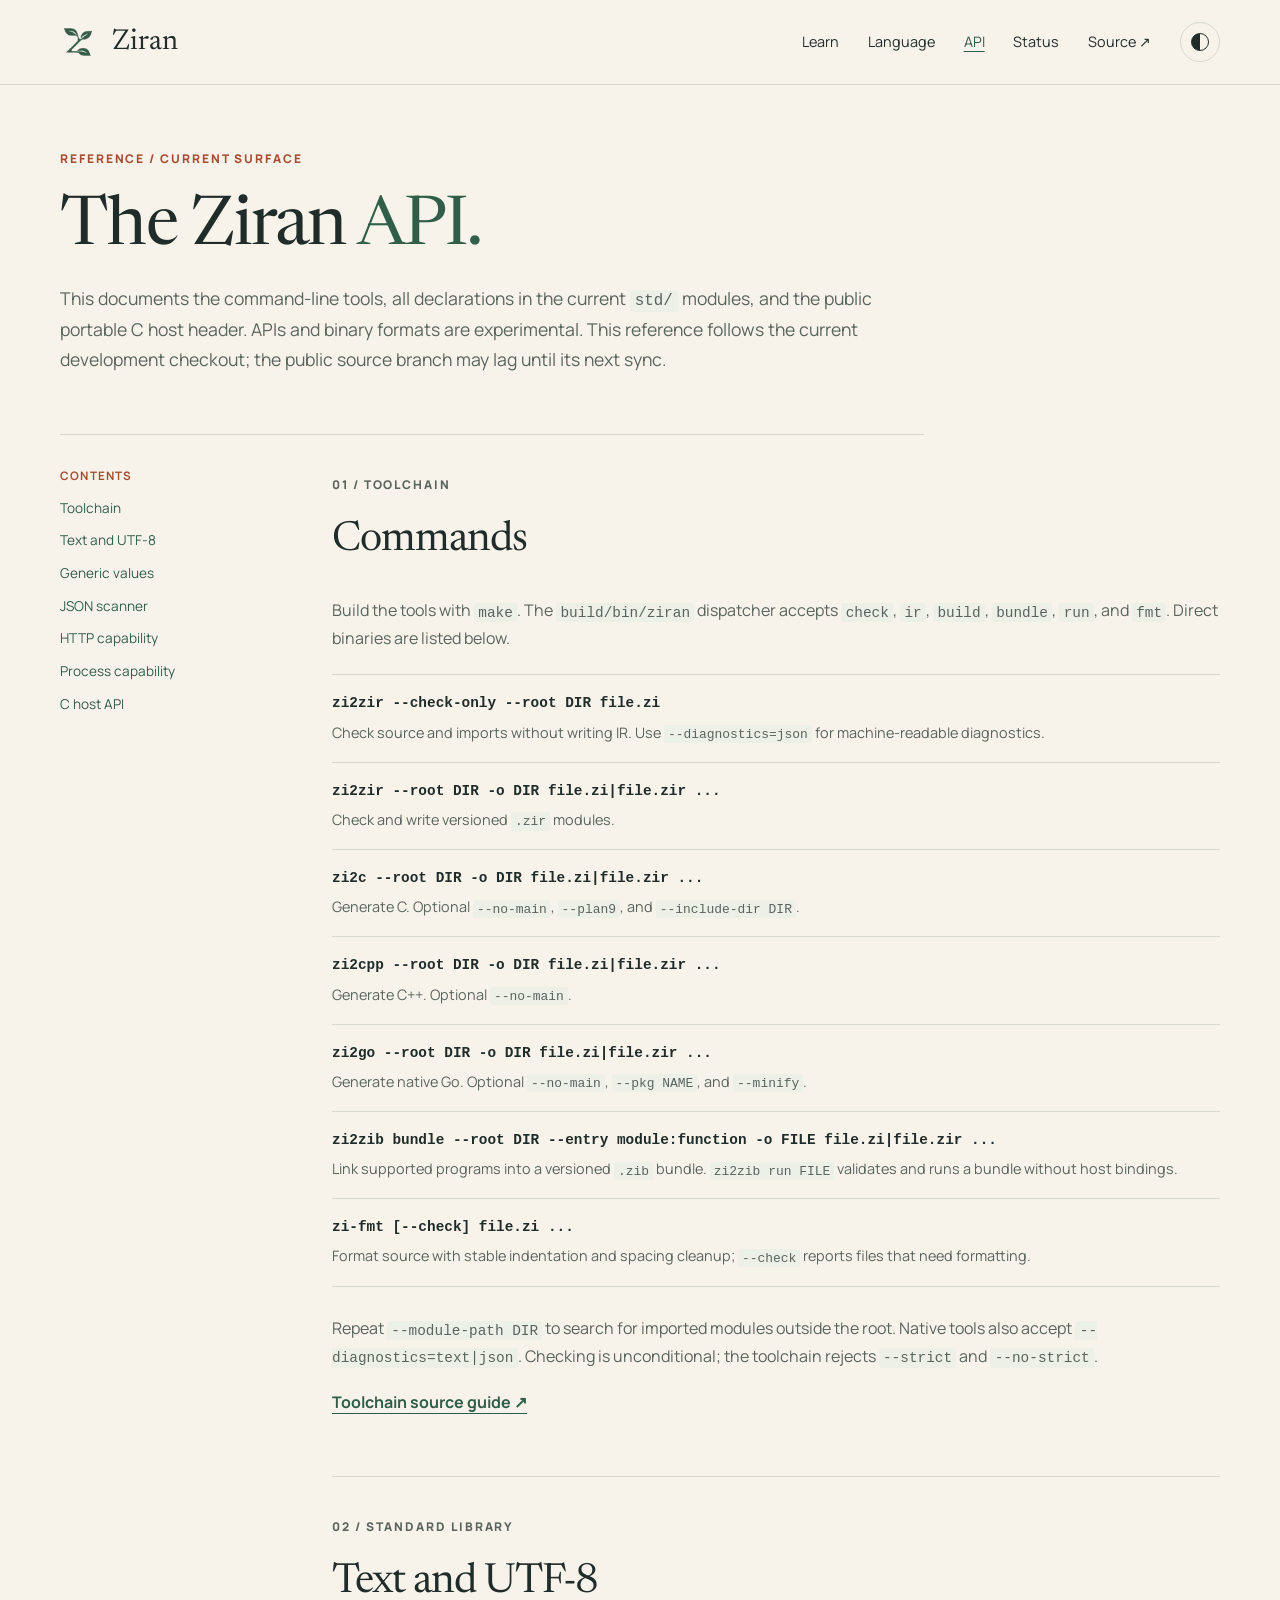
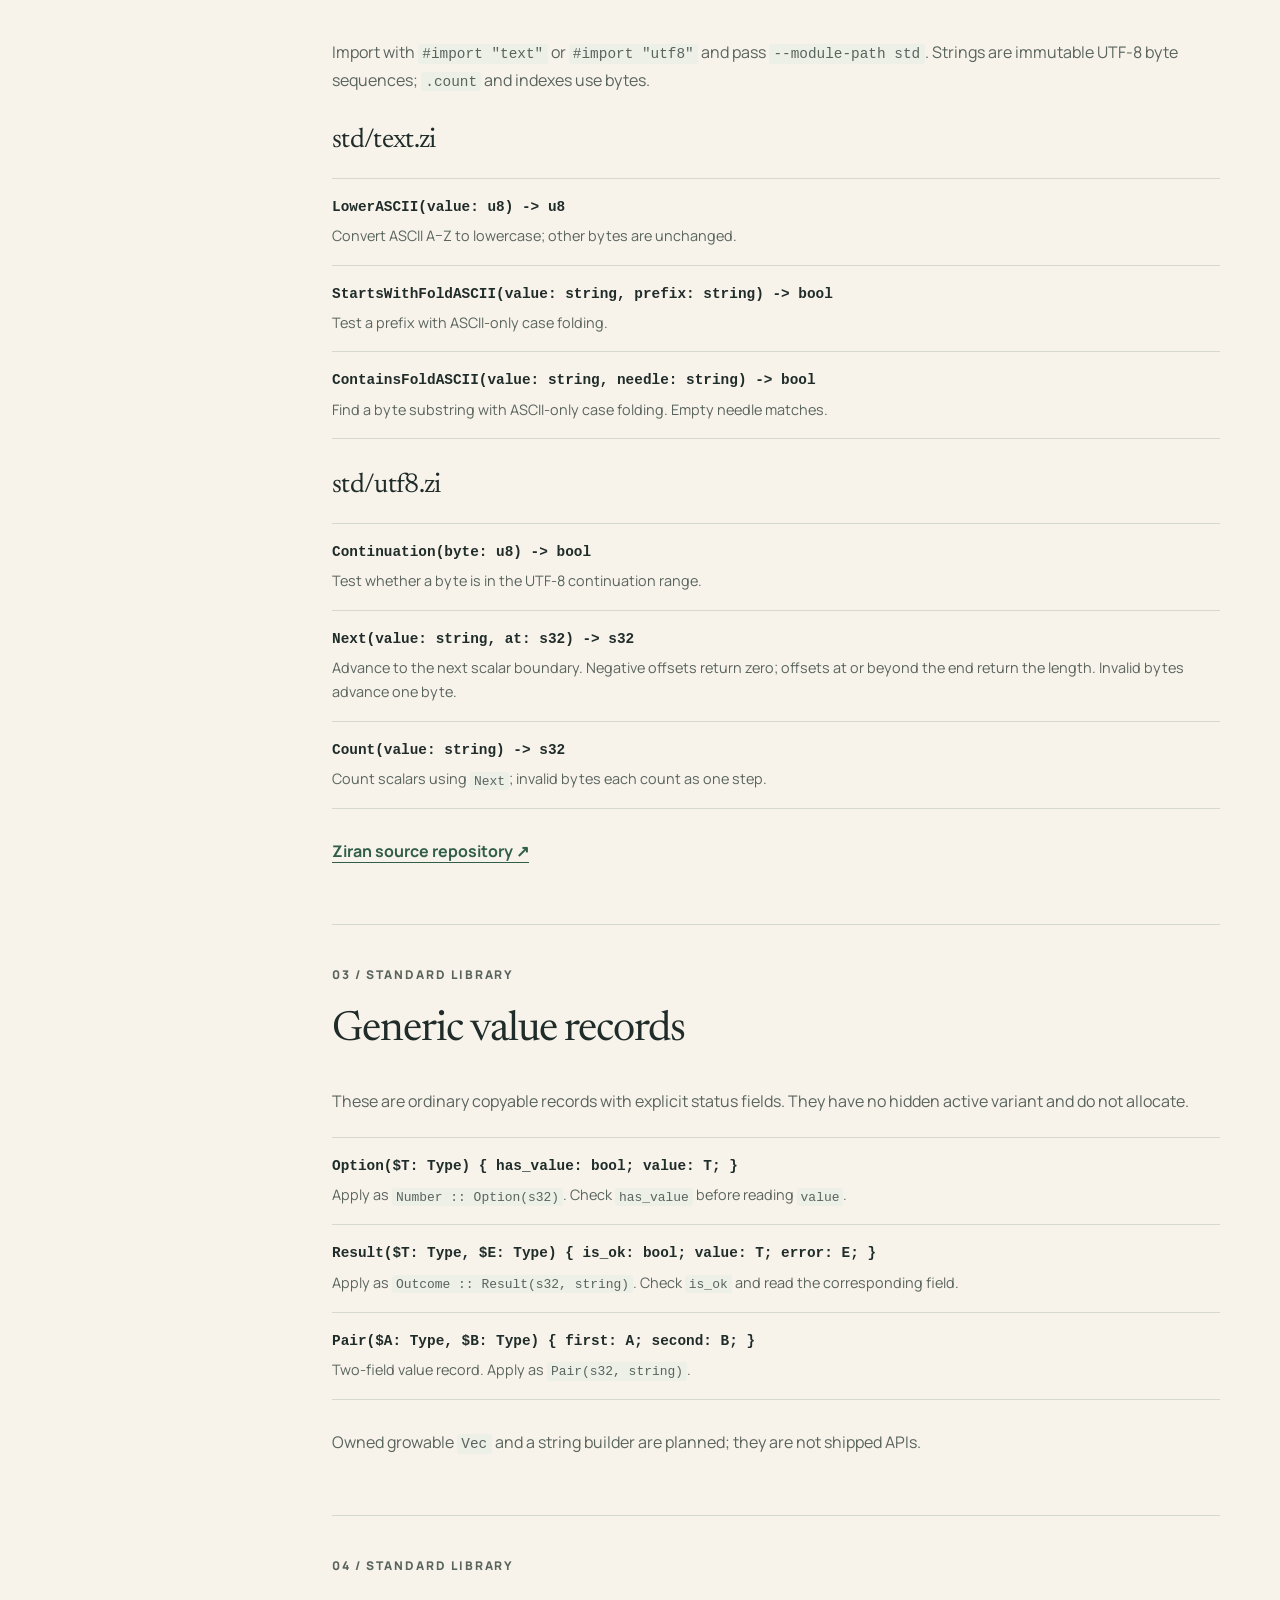
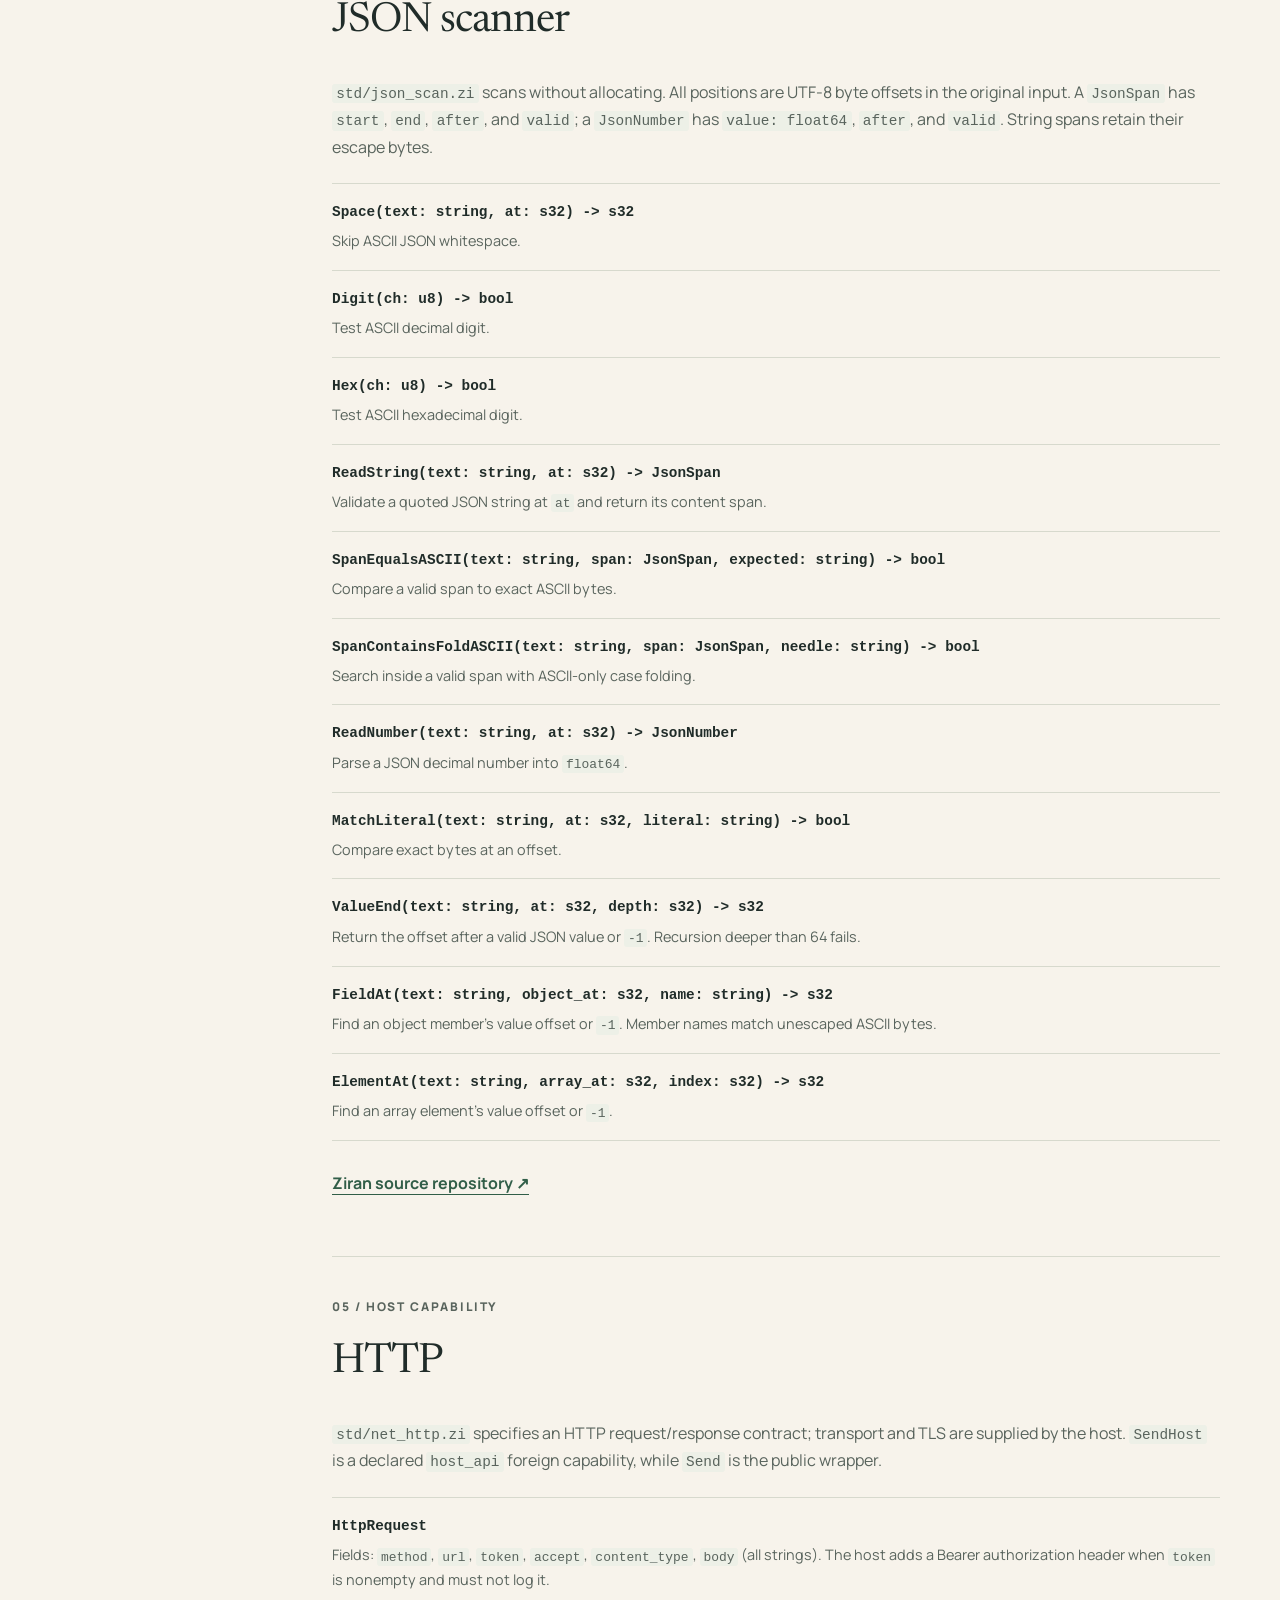
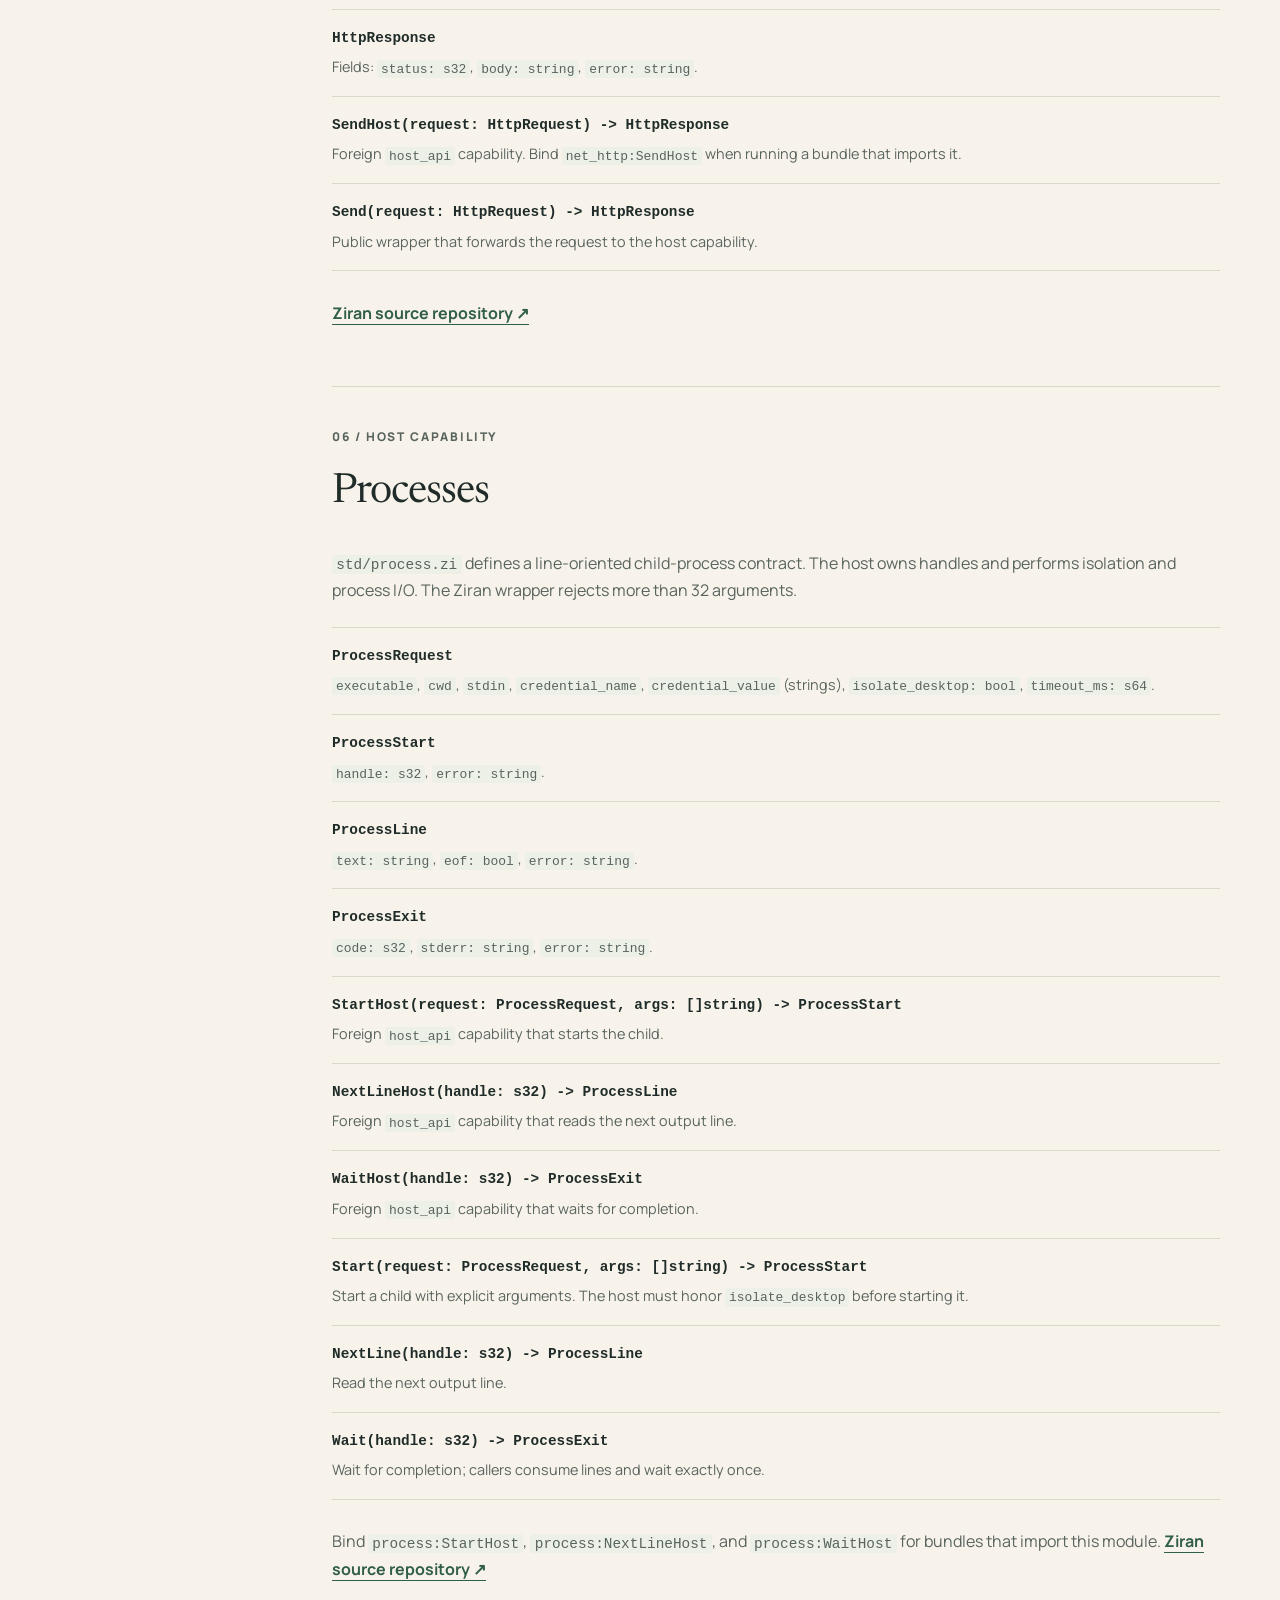
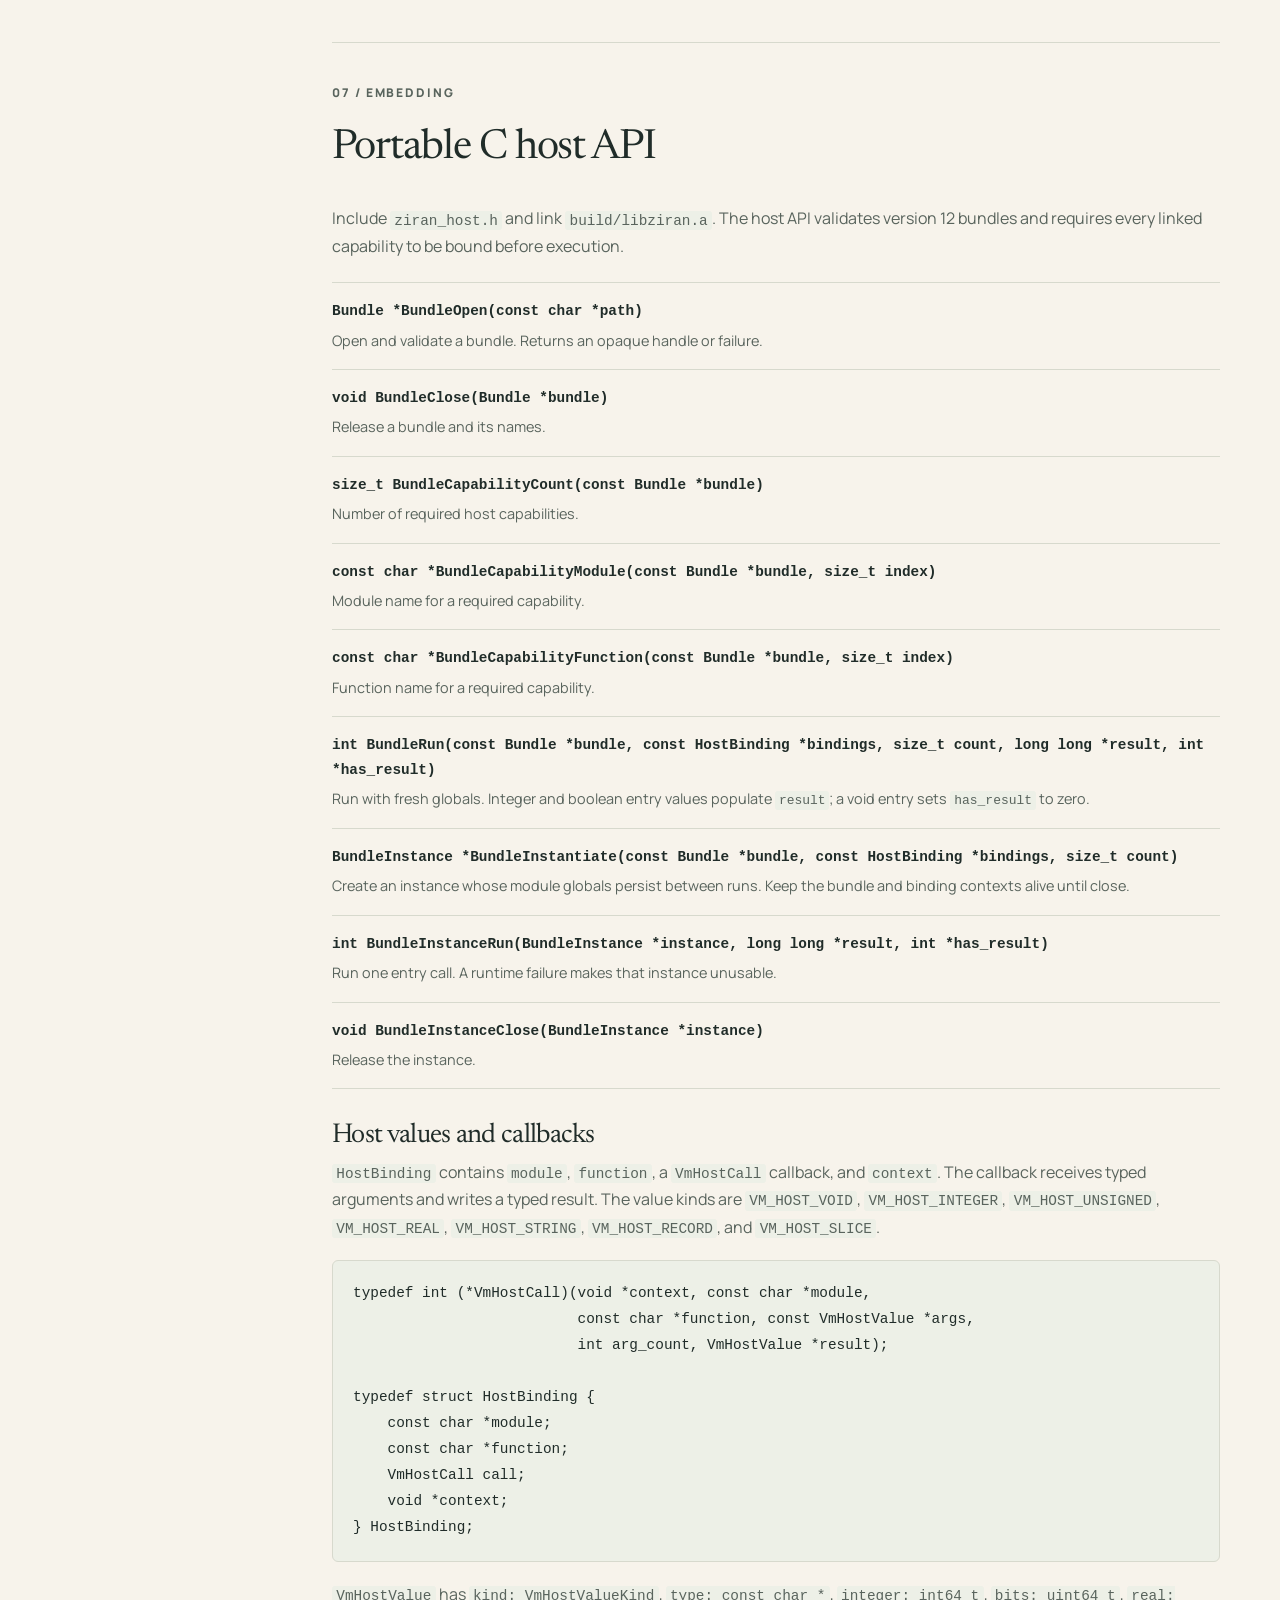
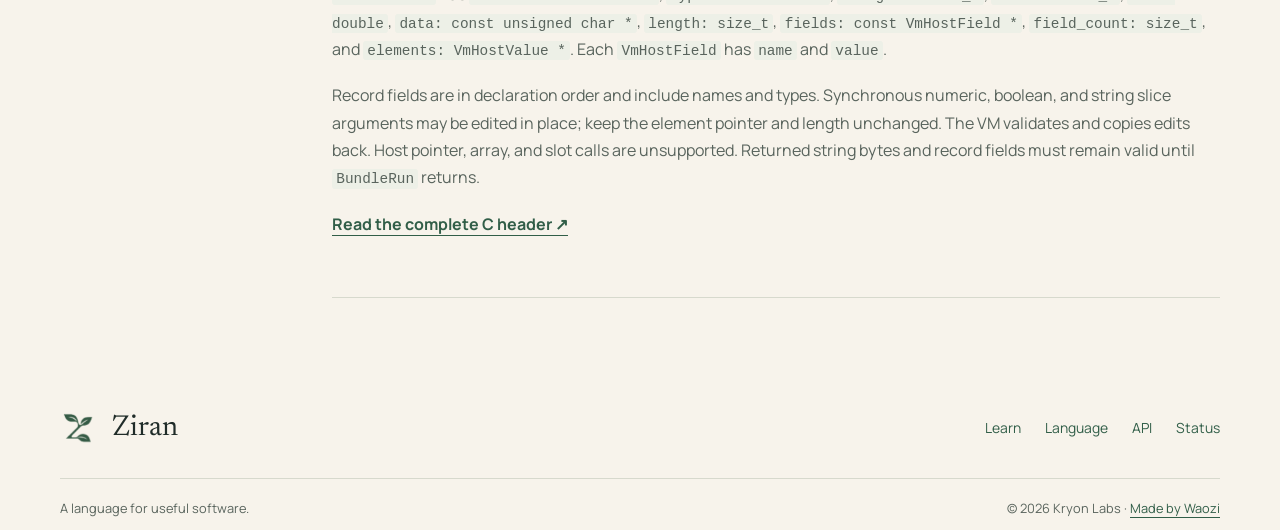
==== commit 91c90620: "Complete current Ziran syntax and portable runtime migration" ====
--- a/site/api.html
+++ b/site/api.html
@@ -11,8 +11,8 @@
 <div><code>zi2cpp --root DIR -o DIR file.zi|file.zir ...</code><p>Generate C++. Optional <code>--no-main</code>.</p></div>
 <div><code>zi2go --root DIR -o DIR file.zi|file.zir ...</code><p>Generate native Go. Optional <code>--no-main</code>, <code>--pkg NAME</code>, and <code>--minify</code>.</p></div>
 <div><code>zi2zib bundle --root DIR --entry module:function -o FILE file.zi|file.zir ...</code><p>Link supported programs into a versioned <code>.zib</code> bundle. <code>zi2zib run FILE</code> validates and runs a bundle without host bindings.</p></div>
-<div><code>zi-fmt [--check] file.zi ...</code><p>Format source with stable indentation and spacing cleanup; <code>--check</code> reports files that need formatting.</p></div></div><p>Repeat <code>--module-path DIR</code> to search for imported modules outside the root. Native tools also accept <code>--diagnostics=text|json</code>. The toolchain rejects <code>--no-strict</code>.</p><p><a class="text-link" href="https://github.com/kryonlabs/ziran/blob/master/README.md">Toolchain source guide ↗</a></p></section>
-<section id="text"><p class="eyebrow">02 / Standard library</p><h2>Text and UTF-8</h2><p>Import with <code>#import "text"</code> or <code>#import "utf8"</code> and pass <code>--module-path std</code>. Strings are immutable UTF-8 byte sequences; <code>.length</code> and indexes use bytes.</p><h3>std/text.zi</h3><div class="api-list">
+<div><code>zi-fmt [--check] file.zi ...</code><p>Format source with stable indentation and spacing cleanup; <code>--check</code> reports files that need formatting.</p></div></div><p>Repeat <code>--module-path DIR</code> to search for imported modules outside the root. Native tools also accept <code>--diagnostics=text|json</code>. Checking is unconditional; the toolchain rejects <code>--strict</code> and <code>--no-strict</code>.</p><p><a class="text-link" href="https://github.com/kryonlabs/ziran/blob/master/README.md">Toolchain source guide ↗</a></p></section>
+<section id="text"><p class="eyebrow">02 / Standard library</p><h2>Text and UTF-8</h2><p>Import with <code>#import "text"</code> or <code>#import "utf8"</code> and pass <code>--module-path std</code>. Strings are immutable UTF-8 byte sequences; <code>.count</code> and indexes use bytes.</p><h3>std/text.zi</h3><div class="api-list">
 <div><code>LowerASCII(value: u8) -&gt; u8</code><p>Convert ASCII A–Z to lowercase; other bytes are unchanged.</p></div>
 <div><code>StartsWithFoldASCII(value: string, prefix: string) -&gt; bool</code><p>Test a prefix with ASCII-only case folding.</p></div>
 <div><code>ContainsFoldASCII(value: string, needle: string) -&gt; bool</code><p>Find a byte substring with ASCII-only case folding. Empty needle matches.</p></div></div><h3>std/utf8.zi</h3><div class="api-list">
@@ -34,7 +34,7 @@
 <div><code>ElementAt(text: string, array_at: s32, index: s32) -&gt; s32</code><p>Find an array element’s value offset or <code>-1</code>.</p></div></div><p><a class="text-link" href="https://github.com/kryonlabs/ziran">Ziran source repository ↗</a></p></section>
 <section id="http"><p class="eyebrow">05 / Host capability</p><h2>HTTP</h2><p><code>std/net_http.zi</code> specifies an HTTP request/response contract; transport and TLS are supplied by the host. <code>SendHost</code> is a declared <code>host_api</code> foreign capability, while <code>Send</code> is the public wrapper.</p><div class="api-list"><div><code>HttpRequest</code><p>Fields: <code>method</code>, <code>url</code>, <code>token</code>, <code>accept</code>, <code>content_type</code>, <code>body</code> (all strings). The host adds a Bearer authorization header when <code>token</code> is nonempty and must not log it.</p></div><div><code>HttpResponse</code><p>Fields: <code>status: s32</code>, <code>body: string</code>, <code>error: string</code>.</p></div><div><code>SendHost(request: HttpRequest) -&gt; HttpResponse</code><p>Foreign <code>host_api</code> capability. Bind <code>net_http:SendHost</code> when running a bundle that imports it.</p></div><div><code>Send(request: HttpRequest) -&gt; HttpResponse</code><p>Public wrapper that forwards the request to the host capability.</p></div></div><p><a class="text-link" href="https://github.com/kryonlabs/ziran">Ziran source repository ↗</a></p></section>
 <section id="process"><p class="eyebrow">06 / Host capability</p><h2>Processes</h2><p><code>std/process.zi</code> defines a line-oriented child-process contract. The host owns handles and performs isolation and process I/O. The Ziran wrapper rejects more than 32 arguments.</p><div class="api-list"><div><code>ProcessRequest</code><p><code>executable</code>, <code>cwd</code>, <code>stdin</code>, <code>credential_name</code>, <code>credential_value</code> (strings), <code>isolate_desktop: bool</code>, <code>timeout_ms: s64</code>.</p></div><div><code>ProcessStart</code><p><code>handle: s32</code>, <code>error: string</code>.</p></div><div><code>ProcessLine</code><p><code>text: string</code>, <code>eof: bool</code>, <code>error: string</code>.</p></div><div><code>ProcessExit</code><p><code>code: s32</code>, <code>stderr: string</code>, <code>error: string</code>.</p></div><div><code>StartHost(request: ProcessRequest, args: []string) -&gt; ProcessStart</code><p>Foreign <code>host_api</code> capability that starts the child.</p></div><div><code>NextLineHost(handle: s32) -&gt; ProcessLine</code><p>Foreign <code>host_api</code> capability that reads the next output line.</p></div><div><code>WaitHost(handle: s32) -&gt; ProcessExit</code><p>Foreign <code>host_api</code> capability that waits for completion.</p></div><div><code>Start(request: ProcessRequest, args: []string) -&gt; ProcessStart</code><p>Start a child with explicit arguments. The host must honor <code>isolate_desktop</code> before starting it.</p></div><div><code>NextLine(handle: s32) -&gt; ProcessLine</code><p>Read the next output line.</p></div><div><code>Wait(handle: s32) -&gt; ProcessExit</code><p>Wait for completion; callers consume lines and wait exactly once.</p></div></div><p>Bind <code>process:StartHost</code>, <code>process:NextLineHost</code>, and <code>process:WaitHost</code> for bundles that import this module. <a class="text-link" href="https://github.com/kryonlabs/ziran">Ziran source repository ↗</a></p></section>
-<section id="host"><p class="eyebrow">07 / Embedding</p><h2>Portable C host API</h2><p>Include <code>ziran_host.h</code> and link <code>build/libziran.a</code>. The host API validates version 7 bundles and requires every linked capability to be bound before execution.</p><div class="api-list"><div><code>Bundle *BundleOpen(const char *path)</code><p>Open and validate a bundle. Returns an opaque handle or failure.</p></div><div><code>void BundleClose(Bundle *bundle)</code><p>Release a bundle and its names.</p></div><div><code>size_t BundleCapabilityCount(const Bundle *bundle)</code><p>Number of required host capabilities.</p></div><div><code>const char *BundleCapabilityModule(const Bundle *bundle, size_t index)</code><p>Module name for a required capability.</p></div><div><code>const char *BundleCapabilityFunction(const Bundle *bundle, size_t index)</code><p>Function name for a required capability.</p></div><div><code>int BundleRun(const Bundle *bundle, const HostBinding *bindings, size_t count, long long *result, int *has_result)</code><p>Run with fresh globals. Integer and boolean entry values populate <code>result</code>; a void entry sets <code>has_result</code> to zero.</p></div><div><code>BundleInstance *BundleInstantiate(const Bundle *bundle, const HostBinding *bindings, size_t count)</code><p>Create an instance whose module globals persist between runs. Keep the bundle and binding contexts alive until close.</p></div><div><code>int BundleInstanceRun(BundleInstance *instance, long long *result, int *has_result)</code><p>Run one entry call. A runtime failure makes that instance unusable.</p></div><div><code>void BundleInstanceClose(BundleInstance *instance)</code><p>Release the instance.</p></div></div>
+<section id="host"><p class="eyebrow">07 / Embedding</p><h2>Portable C host API</h2><p>Include <code>ziran_host.h</code> and link <code>build/libziran.a</code>. The host API validates version 12 bundles and requires every linked capability to be bound before execution.</p><div class="api-list"><div><code>Bundle *BundleOpen(const char *path)</code><p>Open and validate a bundle. Returns an opaque handle or failure.</p></div><div><code>void BundleClose(Bundle *bundle)</code><p>Release a bundle and its names.</p></div><div><code>size_t BundleCapabilityCount(const Bundle *bundle)</code><p>Number of required host capabilities.</p></div><div><code>const char *BundleCapabilityModule(const Bundle *bundle, size_t index)</code><p>Module name for a required capability.</p></div><div><code>const char *BundleCapabilityFunction(const Bundle *bundle, size_t index)</code><p>Function name for a required capability.</p></div><div><code>int BundleRun(const Bundle *bundle, const HostBinding *bindings, size_t count, long long *result, int *has_result)</code><p>Run with fresh globals. Integer and boolean entry values populate <code>result</code>; a void entry sets <code>has_result</code> to zero.</p></div><div><code>BundleInstance *BundleInstantiate(const Bundle *bundle, const HostBinding *bindings, size_t count)</code><p>Create an instance whose module globals persist between runs. Keep the bundle and binding contexts alive until close.</p></div><div><code>int BundleInstanceRun(BundleInstance *instance, long long *result, int *has_result)</code><p>Run one entry call. A runtime failure makes that instance unusable.</p></div><div><code>void BundleInstanceClose(BundleInstance *instance)</code><p>Release the instance.</p></div></div>
 <h3>Host values and callbacks</h3><p><code>HostBinding</code> contains <code>module</code>, <code>function</code>, a <code>VmHostCall</code> callback, and <code>context</code>. The callback receives typed arguments and writes a typed result. The value kinds are <code>VM_HOST_VOID</code>, <code>VM_HOST_INTEGER</code>, <code>VM_HOST_UNSIGNED</code>, <code>VM_HOST_REAL</code>, <code>VM_HOST_STRING</code>, <code>VM_HOST_RECORD</code>, and <code>VM_HOST_SLICE</code>.</p><pre><code>typedef int (*VmHostCall)(void *context, const char *module,
                           const char *function, const VmHostValue *args,
                           int arg_count, VmHostValue *result);
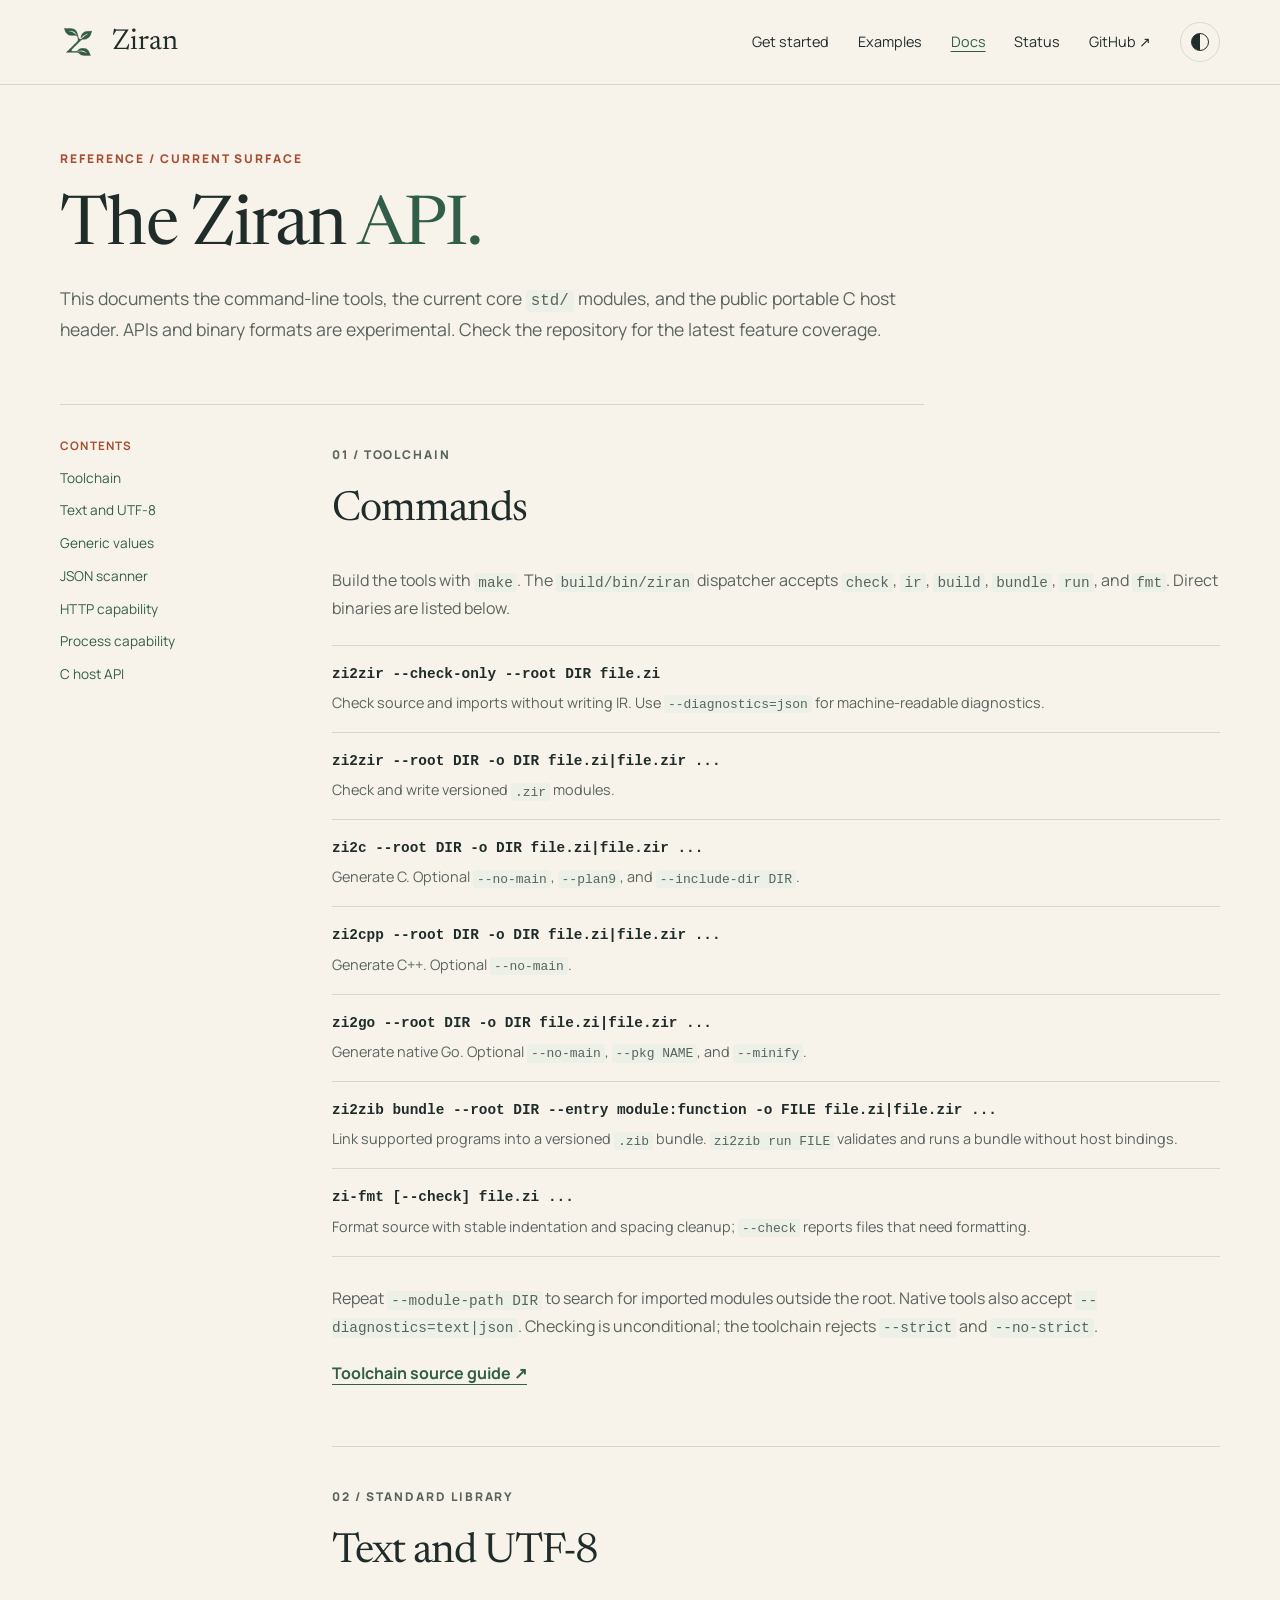
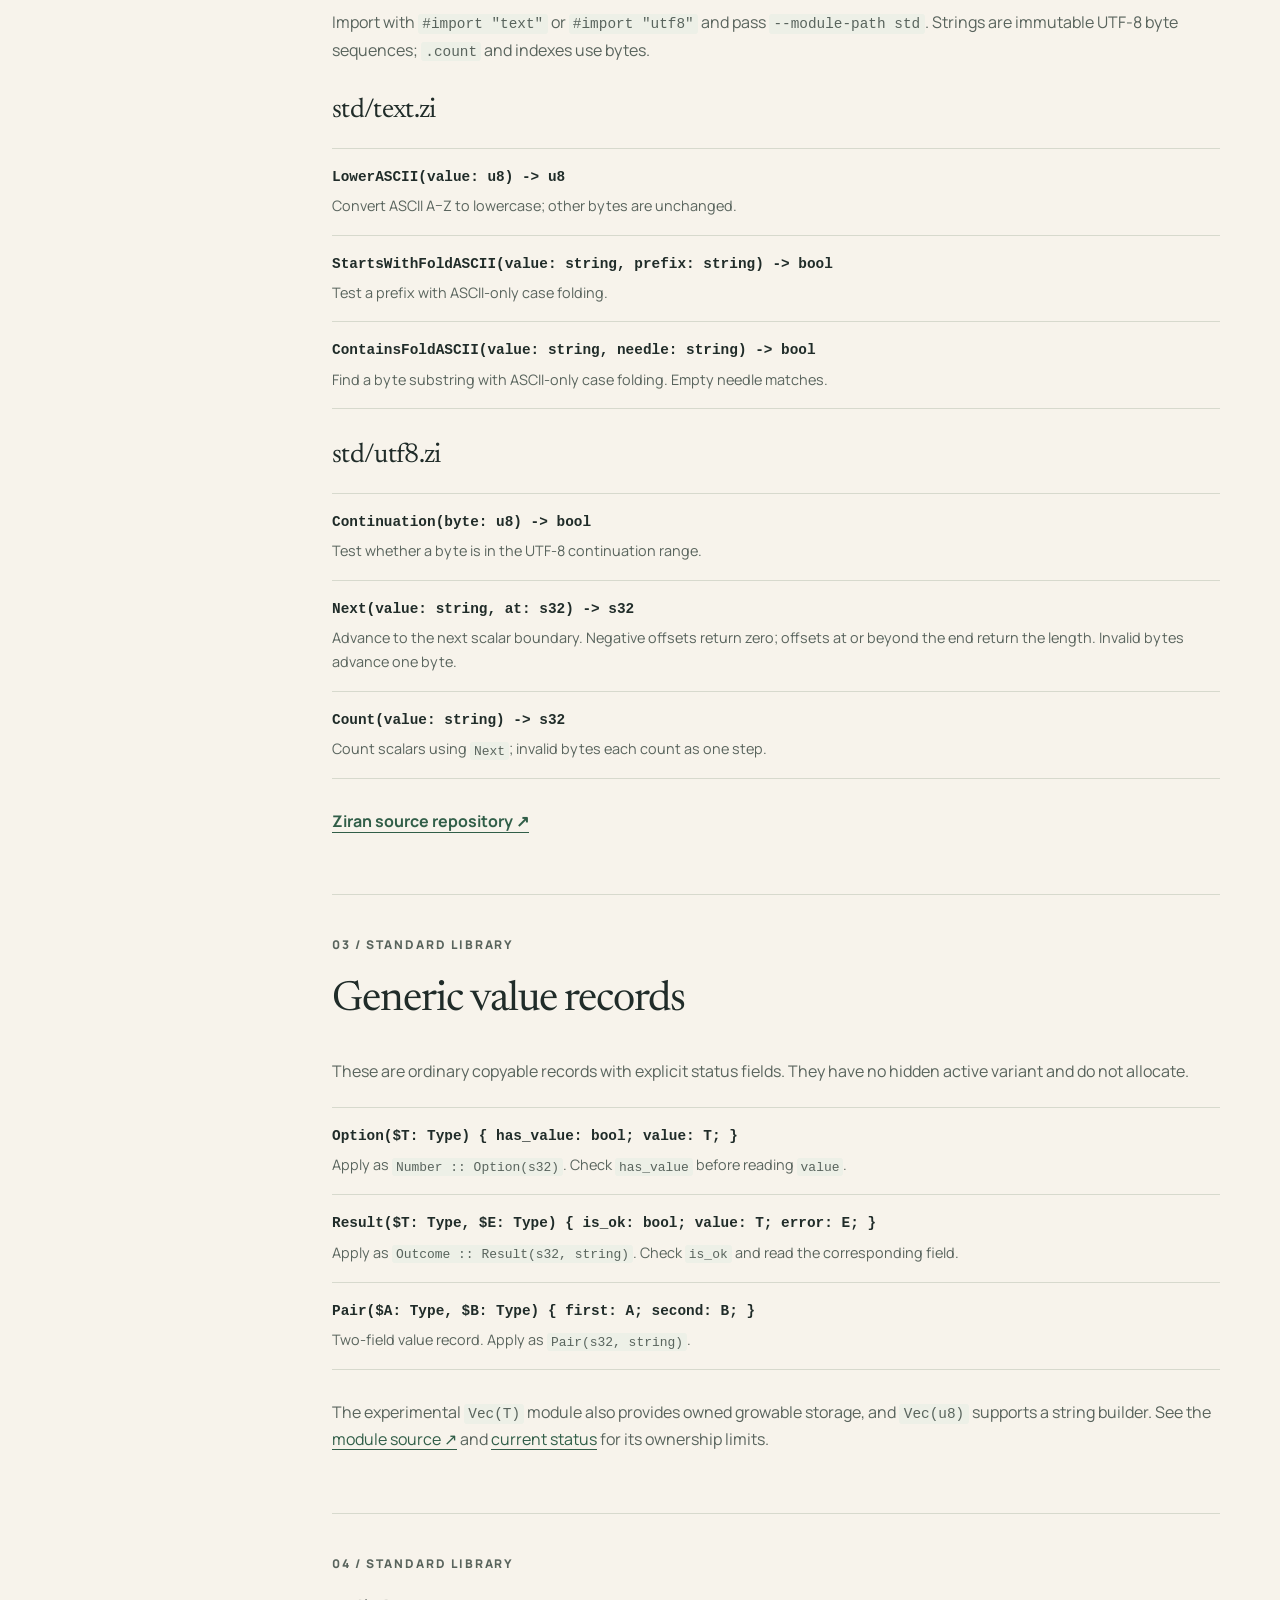
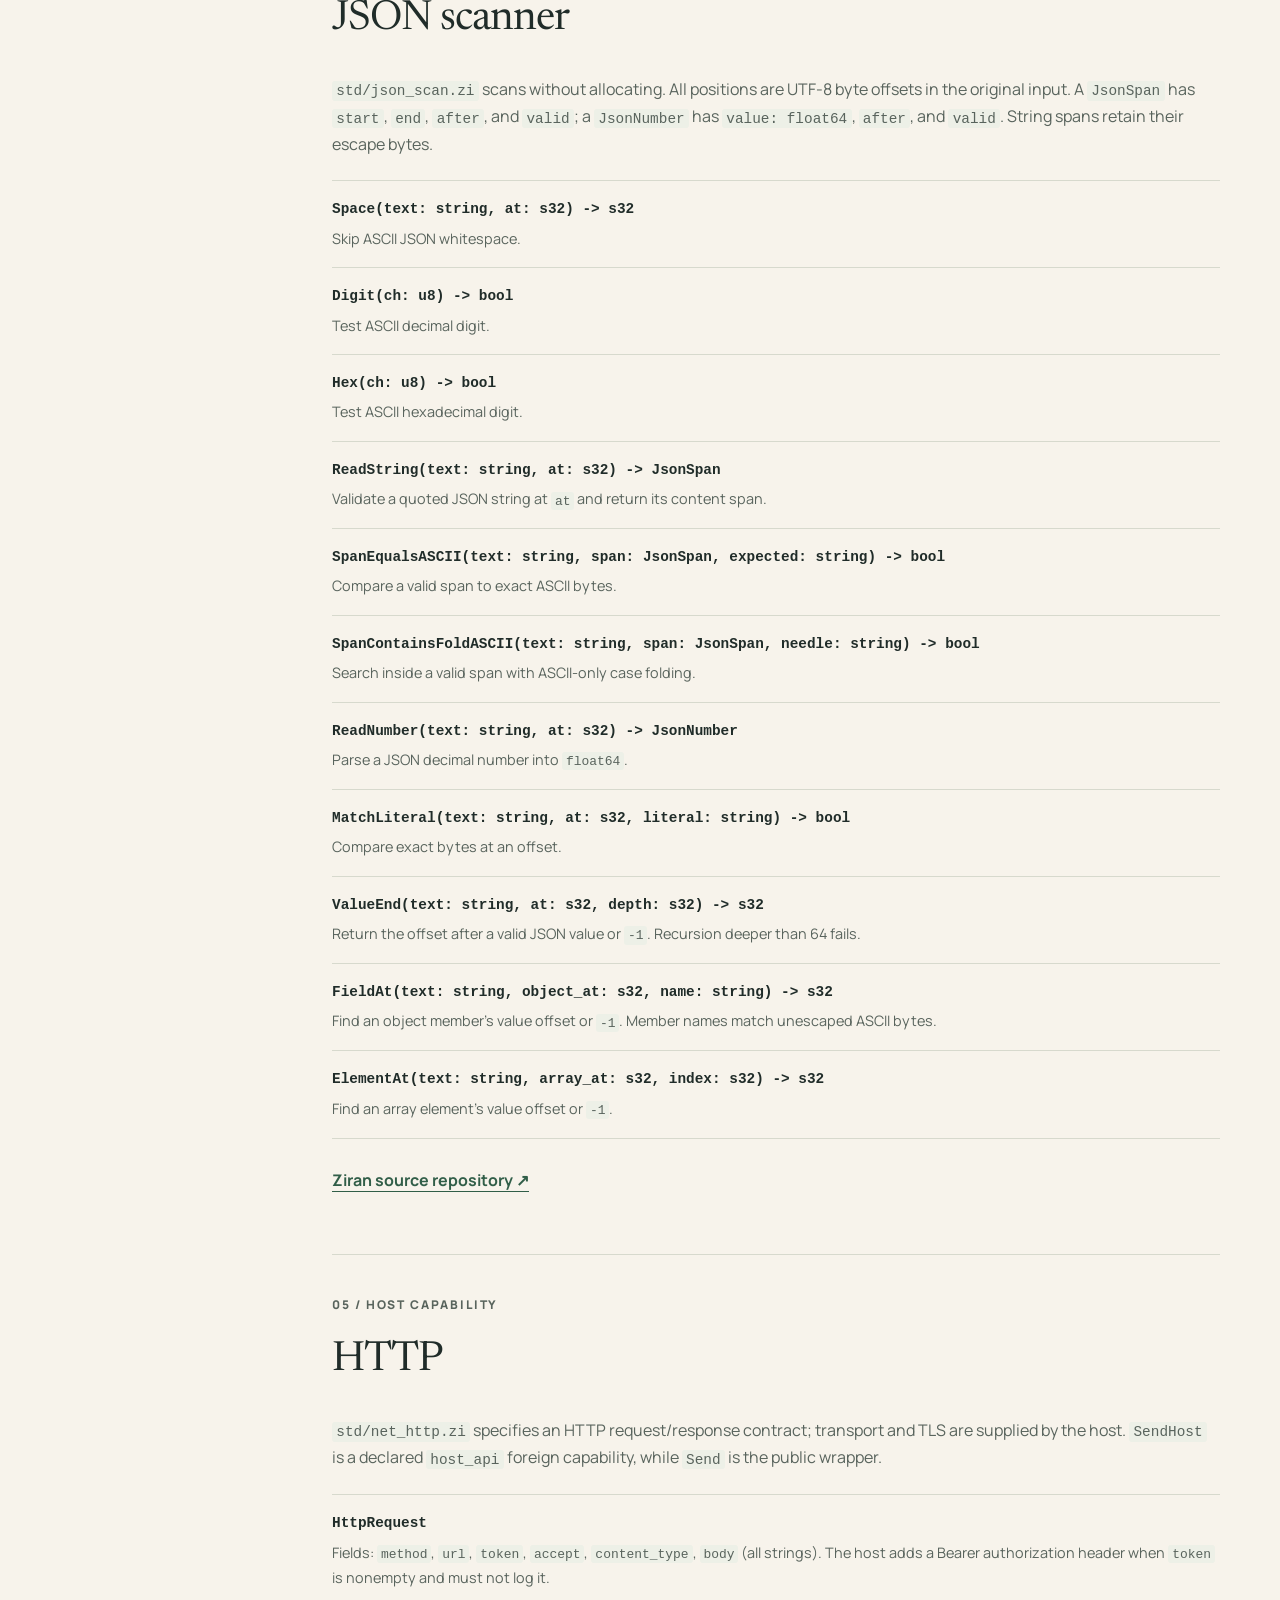
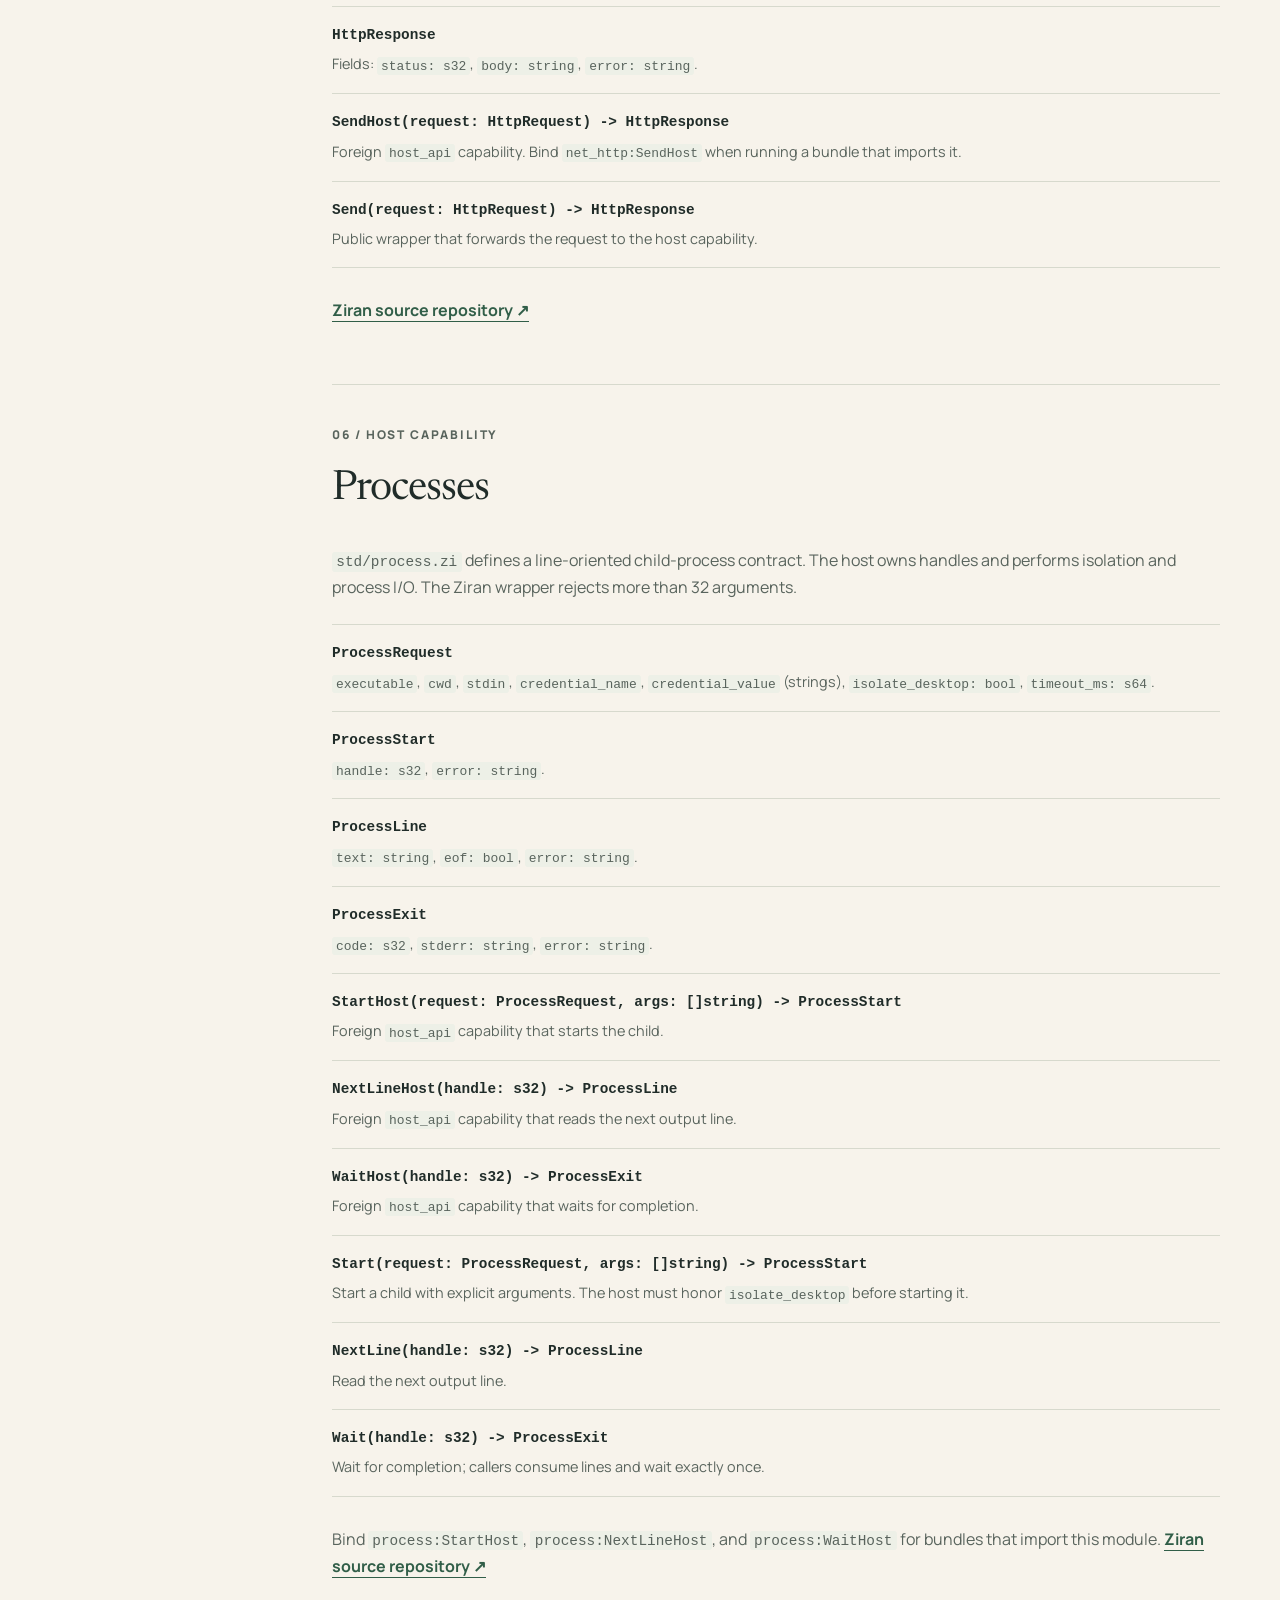
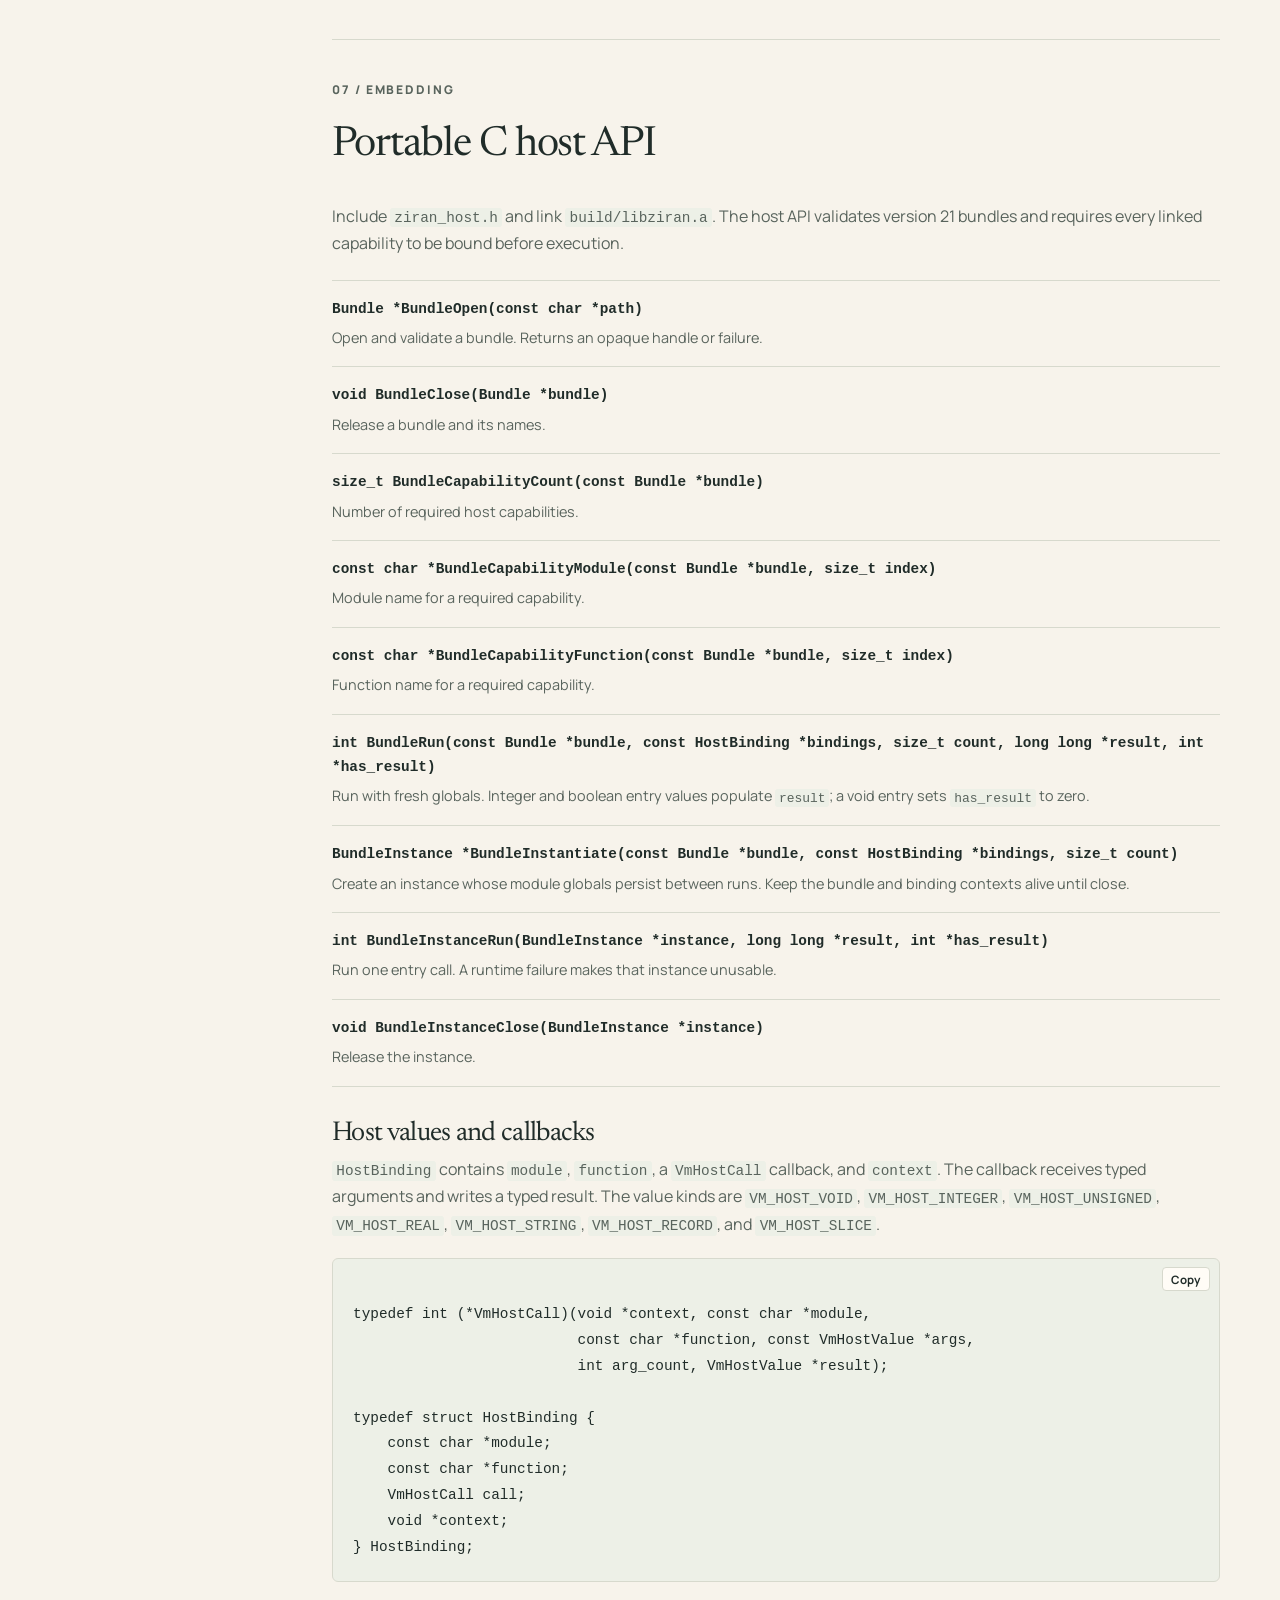
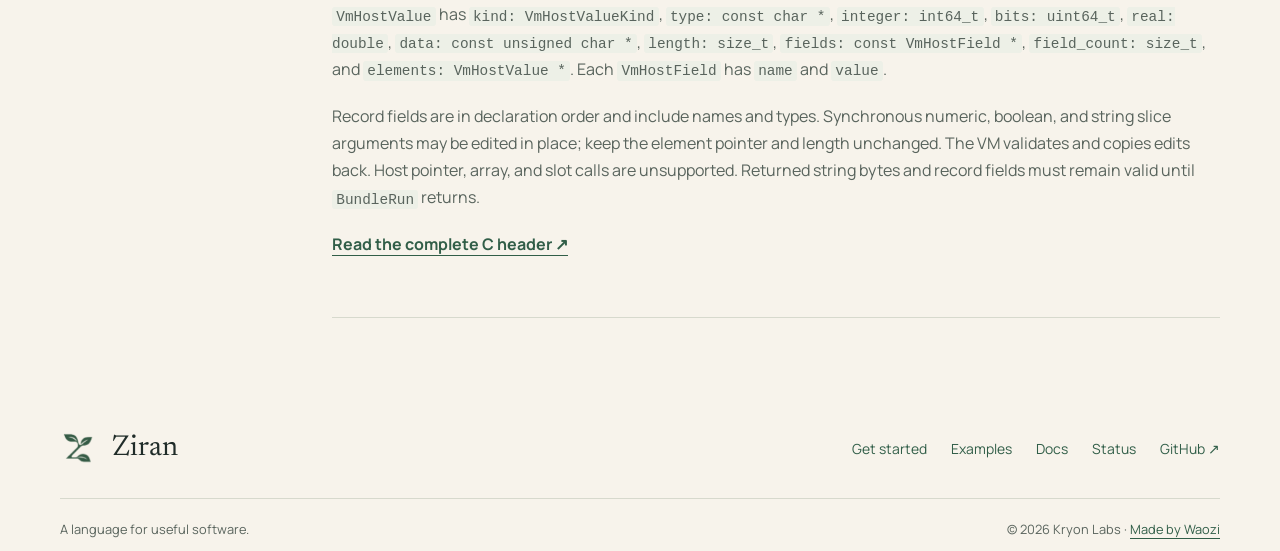
==== commit 9765af60: "Build Ziran language site and move to ziran-lang.org" ====
--- a/site/api.html
+++ b/site/api.html
@@ -1,8 +1,8 @@
 <!doctype html>
 <html lang="en">
-<head><meta charset="utf-8"><meta name="viewport" content="width=device-width, initial-scale=1"><meta name="theme-color" content="#f7f3eb"><meta name="description" content="Ziran API reference: command-line tools, every current standard module declaration, and the portable C host embedding interface."><title>Ziran API reference</title><link rel="canonical" href="https://ziran.kryonlabs.com/api.html"><link rel="icon" href="assets/logo-growing-z.png" type="image/png"><link rel="stylesheet" href="styles.css"><script defer src="site.js"></script></head>
-<body><a class="skip-link" href="#main">Skip to content</a><header class="site-header"><div class="site-header-inner"><a class="brand" href="index.html"><img class="brand-icon" src="assets/logo-growing-z.png" alt="" width="36" height="36"><span>Ziran</span></a><button class="menu-button" type="button" aria-expanded="false" aria-controls="primary-nav">Menu</button><nav class="header-nav" id="primary-nav" aria-label="Primary"><a href="docs.html">Learn</a><a href="language.html">Language</a><a href="api.html" aria-current="page">API</a><a href="status.html">Status</a><a href="https://github.com/kryonlabs/ziran">Source ↗</a><button class="theme-toggle" type="button" aria-label="Switch color theme"></button></nav></div></header>
-<main id="main" class="article-layout"><div class="article-head"><p class="eyebrow">Reference / Current surface</p><h1>The Ziran <em>API.</em></h1><p>This documents the command-line tools, all declarations in the current <code>std/</code> modules, and the public portable C host header. APIs and binary formats are experimental. This reference follows the current development checkout; the public source branch may lag until its next sync.</p></div>
+<head><meta charset="utf-8"><meta name="viewport" content="width=device-width, initial-scale=1"><meta name="theme-color" content="#f7f3eb"><meta name="description" content="Ziran API reference: command-line tools, selected standard module declarations, and the portable C host embedding interface."><title>Ziran API reference</title><link rel="canonical" href="https://ziran-lang.org/api"><link rel="icon" href="favicon.svg" type="image/svg+xml"><link rel="stylesheet" href="styles.css"><script defer src="site.js"></script></head>
+<body><a class="skip-link" href="#main">Skip to content</a><header class="site-header"><div class="site-header-inner"><a class="brand" href="index.html"><img class="brand-icon" src="assets/logo-growing-z.png" alt="" width="36" height="36"><span>Ziran</span></a><button class="menu-button" type="button" aria-expanded="false" aria-controls="primary-nav">Menu</button><nav class="header-nav" id="primary-nav" aria-label="Primary"><a href="get-started.html">Get started</a><a href="examples.html">Examples</a><a href="docs.html" aria-current="page">Docs</a><a href="status.html">Status</a><a href="https://github.com/kryonlabs/ziran">GitHub ↗</a><button class="theme-toggle" type="button" aria-label="Switch color theme"></button></nav></div></header>
+<main id="main" class="article-layout"><div class="article-head"><p class="eyebrow">Reference / Current surface</p><h1>The Ziran <em>API.</em></h1><p>This documents the command-line tools, the current core <code>std/</code> modules, and the public portable C host header. APIs and binary formats are experimental. Check the repository for the latest feature coverage.</p></div>
 <div class="article-grid"><aside class="page-toc"><strong>Contents</strong><a href="#toolchain">Toolchain</a><a href="#text">Text and UTF-8</a><a href="#values">Generic values</a><a href="#json">JSON scanner</a><a href="#http">HTTP capability</a><a href="#process">Process capability</a><a href="#host">C host API</a></aside><div class="article-body api-body">
 <section id="toolchain"><p class="eyebrow">01 / Toolchain</p><h2>Commands</h2><p>Build the tools with <code>make</code>. The <code>build/bin/ziran</code> dispatcher accepts <code>check</code>, <code>ir</code>, <code>build</code>, <code>bundle</code>, <code>run</code>, and <code>fmt</code>. Direct binaries are listed below.</p><div class="api-list">
 <div><code>zi2zir --check-only --root DIR file.zi</code><p>Check source and imports without writing IR. Use <code>--diagnostics=json</code> for machine-readable diagnostics.</p></div>
@@ -19,7 +19,7 @@
 <div><code>Continuation(byte: u8) -&gt; bool</code><p>Test whether a byte is in the UTF-8 continuation range.</p></div>
 <div><code>Next(value: string, at: s32) -&gt; s32</code><p>Advance to the next scalar boundary. Negative offsets return zero; offsets at or beyond the end return the length. Invalid bytes advance one byte.</p></div>
 <div><code>Count(value: string) -&gt; s32</code><p>Count scalars using <code>Next</code>; invalid bytes each count as one step.</p></div></div><p><a class="text-link" href="https://github.com/kryonlabs/ziran">Ziran source repository ↗</a></p></section>
-<section id="values"><p class="eyebrow">03 / Standard library</p><h2>Generic value records</h2><p>These are ordinary copyable records with explicit status fields. They have no hidden active variant and do not allocate.</p><div class="api-list"><div><code>Option($T: Type) { has_value: bool; value: T; }</code><p>Apply as <code>Number :: Option(s32)</code>. Check <code>has_value</code> before reading <code>value</code>.</p></div><div><code>Result($T: Type, $E: Type) { is_ok: bool; value: T; error: E; }</code><p>Apply as <code>Outcome :: Result(s32, string)</code>. Check <code>is_ok</code> and read the corresponding field.</p></div><div><code>Pair($A: Type, $B: Type) { first: A; second: B; }</code><p>Two-field value record. Apply as <code>Pair(s32, string)</code>.</p></div></div><p>Owned growable <code>Vec</code> and a string builder are planned; they are not shipped APIs.</p></section>
+<section id="values"><p class="eyebrow">03 / Standard library</p><h2>Generic value records</h2><p>These are ordinary copyable records with explicit status fields. They have no hidden active variant and do not allocate.</p><div class="api-list"><div><code>Option($T: Type) { has_value: bool; value: T; }</code><p>Apply as <code>Number :: Option(s32)</code>. Check <code>has_value</code> before reading <code>value</code>.</p></div><div><code>Result($T: Type, $E: Type) { is_ok: bool; value: T; error: E; }</code><p>Apply as <code>Outcome :: Result(s32, string)</code>. Check <code>is_ok</code> and read the corresponding field.</p></div><div><code>Pair($A: Type, $B: Type) { first: A; second: B; }</code><p>Two-field value record. Apply as <code>Pair(s32, string)</code>.</p></div></div><p>The experimental <code>Vec(T)</code> module also provides owned growable storage, and <code>Vec(u8)</code> supports a string builder. See the <a href="https://github.com/kryonlabs/ziran/blob/master/std/vec.zi">module source ↗</a> and <a href="status.html">current status</a> for its ownership limits.</p></section>
 <section id="json"><p class="eyebrow">04 / Standard library</p><h2>JSON scanner</h2><p><code>std/json_scan.zi</code> scans without allocating. All positions are UTF-8 byte offsets in the original input. A <code>JsonSpan</code> has <code>start</code>, <code>end</code>, <code>after</code>, and <code>valid</code>; a <code>JsonNumber</code> has <code>value: float64</code>, <code>after</code>, and <code>valid</code>. String spans retain their escape bytes.</p><div class="api-list">
 <div><code>Space(text: string, at: s32) -&gt; s32</code><p>Skip ASCII JSON whitespace.</p></div>
 <div><code>Digit(ch: u8) -&gt; bool</code><p>Test ASCII decimal digit.</p></div>
@@ -34,7 +34,7 @@
 <div><code>ElementAt(text: string, array_at: s32, index: s32) -&gt; s32</code><p>Find an array element’s value offset or <code>-1</code>.</p></div></div><p><a class="text-link" href="https://github.com/kryonlabs/ziran">Ziran source repository ↗</a></p></section>
 <section id="http"><p class="eyebrow">05 / Host capability</p><h2>HTTP</h2><p><code>std/net_http.zi</code> specifies an HTTP request/response contract; transport and TLS are supplied by the host. <code>SendHost</code> is a declared <code>host_api</code> foreign capability, while <code>Send</code> is the public wrapper.</p><div class="api-list"><div><code>HttpRequest</code><p>Fields: <code>method</code>, <code>url</code>, <code>token</code>, <code>accept</code>, <code>content_type</code>, <code>body</code> (all strings). The host adds a Bearer authorization header when <code>token</code> is nonempty and must not log it.</p></div><div><code>HttpResponse</code><p>Fields: <code>status: s32</code>, <code>body: string</code>, <code>error: string</code>.</p></div><div><code>SendHost(request: HttpRequest) -&gt; HttpResponse</code><p>Foreign <code>host_api</code> capability. Bind <code>net_http:SendHost</code> when running a bundle that imports it.</p></div><div><code>Send(request: HttpRequest) -&gt; HttpResponse</code><p>Public wrapper that forwards the request to the host capability.</p></div></div><p><a class="text-link" href="https://github.com/kryonlabs/ziran">Ziran source repository ↗</a></p></section>
 <section id="process"><p class="eyebrow">06 / Host capability</p><h2>Processes</h2><p><code>std/process.zi</code> defines a line-oriented child-process contract. The host owns handles and performs isolation and process I/O. The Ziran wrapper rejects more than 32 arguments.</p><div class="api-list"><div><code>ProcessRequest</code><p><code>executable</code>, <code>cwd</code>, <code>stdin</code>, <code>credential_name</code>, <code>credential_value</code> (strings), <code>isolate_desktop: bool</code>, <code>timeout_ms: s64</code>.</p></div><div><code>ProcessStart</code><p><code>handle: s32</code>, <code>error: string</code>.</p></div><div><code>ProcessLine</code><p><code>text: string</code>, <code>eof: bool</code>, <code>error: string</code>.</p></div><div><code>ProcessExit</code><p><code>code: s32</code>, <code>stderr: string</code>, <code>error: string</code>.</p></div><div><code>StartHost(request: ProcessRequest, args: []string) -&gt; ProcessStart</code><p>Foreign <code>host_api</code> capability that starts the child.</p></div><div><code>NextLineHost(handle: s32) -&gt; ProcessLine</code><p>Foreign <code>host_api</code> capability that reads the next output line.</p></div><div><code>WaitHost(handle: s32) -&gt; ProcessExit</code><p>Foreign <code>host_api</code> capability that waits for completion.</p></div><div><code>Start(request: ProcessRequest, args: []string) -&gt; ProcessStart</code><p>Start a child with explicit arguments. The host must honor <code>isolate_desktop</code> before starting it.</p></div><div><code>NextLine(handle: s32) -&gt; ProcessLine</code><p>Read the next output line.</p></div><div><code>Wait(handle: s32) -&gt; ProcessExit</code><p>Wait for completion; callers consume lines and wait exactly once.</p></div></div><p>Bind <code>process:StartHost</code>, <code>process:NextLineHost</code>, and <code>process:WaitHost</code> for bundles that import this module. <a class="text-link" href="https://github.com/kryonlabs/ziran">Ziran source repository ↗</a></p></section>
-<section id="host"><p class="eyebrow">07 / Embedding</p><h2>Portable C host API</h2><p>Include <code>ziran_host.h</code> and link <code>build/libziran.a</code>. The host API validates version 12 bundles and requires every linked capability to be bound before execution.</p><div class="api-list"><div><code>Bundle *BundleOpen(const char *path)</code><p>Open and validate a bundle. Returns an opaque handle or failure.</p></div><div><code>void BundleClose(Bundle *bundle)</code><p>Release a bundle and its names.</p></div><div><code>size_t BundleCapabilityCount(const Bundle *bundle)</code><p>Number of required host capabilities.</p></div><div><code>const char *BundleCapabilityModule(const Bundle *bundle, size_t index)</code><p>Module name for a required capability.</p></div><div><code>const char *BundleCapabilityFunction(const Bundle *bundle, size_t index)</code><p>Function name for a required capability.</p></div><div><code>int BundleRun(const Bundle *bundle, const HostBinding *bindings, size_t count, long long *result, int *has_result)</code><p>Run with fresh globals. Integer and boolean entry values populate <code>result</code>; a void entry sets <code>has_result</code> to zero.</p></div><div><code>BundleInstance *BundleInstantiate(const Bundle *bundle, const HostBinding *bindings, size_t count)</code><p>Create an instance whose module globals persist between runs. Keep the bundle and binding contexts alive until close.</p></div><div><code>int BundleInstanceRun(BundleInstance *instance, long long *result, int *has_result)</code><p>Run one entry call. A runtime failure makes that instance unusable.</p></div><div><code>void BundleInstanceClose(BundleInstance *instance)</code><p>Release the instance.</p></div></div>
+<section id="host"><p class="eyebrow">07 / Embedding</p><h2>Portable C host API</h2><p>Include <code>ziran_host.h</code> and link <code>build/libziran.a</code>. The host API validates version 21 bundles and requires every linked capability to be bound before execution.</p><div class="api-list"><div><code>Bundle *BundleOpen(const char *path)</code><p>Open and validate a bundle. Returns an opaque handle or failure.</p></div><div><code>void BundleClose(Bundle *bundle)</code><p>Release a bundle and its names.</p></div><div><code>size_t BundleCapabilityCount(const Bundle *bundle)</code><p>Number of required host capabilities.</p></div><div><code>const char *BundleCapabilityModule(const Bundle *bundle, size_t index)</code><p>Module name for a required capability.</p></div><div><code>const char *BundleCapabilityFunction(const Bundle *bundle, size_t index)</code><p>Function name for a required capability.</p></div><div><code>int BundleRun(const Bundle *bundle, const HostBinding *bindings, size_t count, long long *result, int *has_result)</code><p>Run with fresh globals. Integer and boolean entry values populate <code>result</code>; a void entry sets <code>has_result</code> to zero.</p></div><div><code>BundleInstance *BundleInstantiate(const Bundle *bundle, const HostBinding *bindings, size_t count)</code><p>Create an instance whose module globals persist between runs. Keep the bundle and binding contexts alive until close.</p></div><div><code>int BundleInstanceRun(BundleInstance *instance, long long *result, int *has_result)</code><p>Run one entry call. A runtime failure makes that instance unusable.</p></div><div><code>void BundleInstanceClose(BundleInstance *instance)</code><p>Release the instance.</p></div></div>
 <h3>Host values and callbacks</h3><p><code>HostBinding</code> contains <code>module</code>, <code>function</code>, a <code>VmHostCall</code> callback, and <code>context</code>. The callback receives typed arguments and writes a typed result. The value kinds are <code>VM_HOST_VOID</code>, <code>VM_HOST_INTEGER</code>, <code>VM_HOST_UNSIGNED</code>, <code>VM_HOST_REAL</code>, <code>VM_HOST_STRING</code>, <code>VM_HOST_RECORD</code>, and <code>VM_HOST_SLICE</code>.</p><pre><code>typedef int (*VmHostCall)(void *context, const char *module,
                           const char *function, const VmHostValue *args,
                           int arg_count, VmHostValue *result);
@@ -45,4 +45,4 @@
     VmHostCall call;
     void *context;
 } HostBinding;</code></pre><p><code>VmHostValue</code> has <code>kind: VmHostValueKind</code>, <code>type: const char *</code>, <code>integer: int64_t</code>, <code>bits: uint64_t</code>, <code>real: double</code>, <code>data: const unsigned char *</code>, <code>length: size_t</code>, <code>fields: const VmHostField *</code>, <code>field_count: size_t</code>, and <code>elements: VmHostValue *</code>. Each <code>VmHostField</code> has <code>name</code> and <code>value</code>.</p><p>Record fields are in declaration order and include names and types. Synchronous numeric, boolean, and string slice arguments may be edited in place; keep the element pointer and length unchanged. The VM validates and copies edits back. Host pointer, array, and slot calls are unsupported. Returned string bytes and record fields must remain valid until <code>BundleRun</code> returns.</p><p><a class="text-link" href="https://github.com/kryonlabs/ziran/blob/master/include/ziran_host.h">Read the complete C header ↗</a></p></section>
-</div></div></main><footer><div class="footer-top"><a class="brand" href="index.html"><img class="brand-icon" src="assets/logo-growing-z.png" alt="" width="36" height="36"><span>Ziran</span></a><nav aria-label="Footer"><a href="docs.html">Learn</a><a href="language.html">Language</a><a href="api.html">API</a><a href="status.html">Status</a></nav></div><div class="footer-bottom"><p>A language for useful software.</p><p>© 2026 Kryon Labs · <a href="https://waozi.xyz/">Made by Waozi</a></p></div></footer></body></html>
+</div></div></main><footer><div class="footer-top"><a class="brand" href="index.html"><img class="brand-icon" src="assets/logo-growing-z.png" alt="" width="36" height="36"><span>Ziran</span></a><nav aria-label="Footer"><a href="get-started.html">Get started</a><a href="examples.html">Examples</a><a href="docs.html">Docs</a><a href="status.html">Status</a><a href="https://github.com/kryonlabs/ziran">GitHub ↗</a></nav></div><div class="footer-bottom"><p>A language for useful software.</p><p>© 2026 Kryon Labs · <a href="https://waozi.xyz/">Made by Waozi</a></p></div></footer></body></html>
--- a/site/styles.css
+++ b/site/styles.css
@@ -90,3 +90,60 @@
 @media(max-width:850px){.hero{grid-template-columns:1fr;gap:2rem;padding-block:3.5rem}.hero-code{transform:none;max-width:42rem}.split-section,.status-callout{gap:2rem}.pipeline>div:not(.pipeline-targets){display:block}.pipeline span:not(.pipe-arrow){display:block;margin:0}.pipe-arrow{margin-left:0}.article-grid{gap:2rem}}
 @media(max-width:650px){main,.site-header-inner,footer{width:min(100% - 36px,1160px)}main>section{padding-block:3.2rem}.site-header-inner{min-height:68px}.brand{font-size:1.55rem}.menu-button{display:block}.header-nav{display:none;position:absolute;top:100%;left:0;right:0;padding:1rem 18px 1.4rem;background:var(--surface);border-bottom:1px solid var(--line);box-shadow:0 12px 20px #0002;align-items:stretch;flex-direction:column;gap:.9rem}.header-nav.is-open{display:flex}.header-nav a{font-size:1rem}.hero{min-height:0}.hero h1{font-size:clamp(2.8rem,12vw,4.3rem)}.hero-code pre{font-size:.75rem;min-height:0}.intro-band,.split-section,.status-callout,.status-grid,.article-grid{grid-template-columns:1fr}.intro-band>div+div{border-left:0;border-top:1px solid var(--line);padding-left:0;padding-top:1.5rem}.relationship{padding-inline:0}.article-head{padding-block:3rem 2rem}.article-grid{padding-top:0}.page-toc{position:static;display:flex;flex-wrap:wrap;gap:.55rem 1rem;padding:1rem 0;border-bottom:1px solid var(--line)}.page-toc strong{width:100%}.status-grid article{padding:1.5rem}.roadmap-list>div{grid-template-columns:1fr;gap:.3rem}.footer-top,.footer-bottom{align-items:flex-start;flex-direction:column;gap:1rem}.footer-top nav{gap:1rem}}
 @media(prefers-reduced-motion:reduce){html{scroll-behavior:auto}}
+
+/* Clear entry paths for the language site. */
+.hero-new{min-height:0;padding-block:5.1rem 5.4rem;gap:4.2rem}
+.hero-new h1{font-size:clamp(3.4rem,5vw,5.5rem);line-height:1.04;max-width:13ch}
+.hero-new .hero-lead{font-size:1.15rem;max-width:34rem;color:var(--ink)}
+.hero-points{padding:0;margin:1.5rem 0 1.7rem;list-style:none;color:var(--muted);font-size:.96rem}
+.hero-points li{position:relative;padding-left:1.55rem;margin:.45rem 0}
+.hero-points li::before{content:"✓";position:absolute;left:0;color:var(--accent);font-weight:800}
+.hero-new .hero-code{transform:none;box-shadow:14px 14px 0 var(--surface-muted)}
+.hero-new .hero-code pre{min-height:0;padding:1.45rem 1.5rem;font-size:.9rem;line-height:1.75}
+.code-output{display:flex;align-items:center;justify-content:space-between;gap:1rem;background:var(--code);border-top:1px solid var(--line);padding:.8rem 1.25rem;font: .83rem ui-monospace,SFMono-Regular,Consolas,monospace}
+.code-output strong{color:var(--accent);font-size:1.2rem}
+.hero-new .code-foot{padding:.8rem 1.25rem;text-transform:none;letter-spacing:0;font-size:.78rem}
+.hero-new .code-foot a{font-weight:700;text-decoration:none}
+.hero-new .code-foot a:hover{text-decoration:underline}
+.section-heading{max-width:46rem;margin-bottom:2.4rem}
+.section-heading .eyebrow{margin-bottom:1rem}
+.section-heading h2{margin-bottom:.9rem}
+.section-heading>p:last-child{color:var(--muted);font-size:1.03rem}
+.feature-grid{display:grid;grid-template-columns:repeat(3,minmax(0,1fr));gap:1px;background:var(--line);border:1px solid var(--line)}
+.feature-grid article{background:var(--surface);padding:1.8rem;display:flex;flex-direction:column;align-items:start}
+.feature-number{color:var(--rust);font-weight:800;font-size:.72rem;letter-spacing:.15em}
+.feature-grid h3{font-size:1.75rem;margin:1.05rem 0 .8rem}
+.feature-grid p{color:var(--muted);font-size:.92rem;flex:1}
+.feature-grid a{font-size:.88rem;font-weight:800;text-decoration:none}
+.feature-grid a:hover{text-decoration:underline}
+.use-grid,.docs-card-grid{display:grid;grid-template-columns:repeat(3,minmax(0,1fr));gap:1rem}
+.use-grid>a,.docs-card-grid>a{display:flex;flex-direction:column;align-items:start;text-decoration:none;color:var(--ink);border:1px solid var(--line);background:var(--surface);border-radius:6px;padding:1.5rem;min-height:245px;transition:transform .15s ease,box-shadow .15s ease}
+.use-grid>a:hover,.docs-card-grid>a:hover{transform:translateY(-3px);box-shadow:0 8px 20px #0001}
+.use-grid span,.docs-card-grid span{color:var(--rust);font-size:.7rem;letter-spacing:.13em;text-transform:uppercase;font-weight:800}
+.use-grid strong,.docs-card-grid strong{font:500 1.75rem Newsreader,Georgia,serif;margin:.7rem 0 .45rem}
+.use-grid p,.docs-card-grid p{color:var(--muted);font-size:.9rem;flex:1;margin-bottom:.7rem}
+.use-grid b,.docs-card-grid b{color:var(--accent);font-size:.84rem}
+.journey-section{display:grid;grid-template-columns:1fr .85fr;gap:5rem;align-items:center}
+.journey-section p:not(.eyebrow){color:var(--muted);max-width:33rem}
+.journey-section ol{list-style:none;padding:0;margin:0;border-top:1px solid var(--line)}
+.journey-section li{display:grid;grid-template-columns:6rem 1fr;gap:1rem;padding:1.2rem 0;border-bottom:1px solid var(--line)}
+.journey-section li strong{color:var(--accent)}
+.journey-section li span{color:var(--muted)}
+.docs-home .article-head{max-width:48rem}
+.docs-feature{display:grid;grid-template-columns:1fr .65fr;gap:5rem;align-items:center}
+.docs-feature p:not(.eyebrow){color:var(--muted);max-width:37rem}
+.docs-command{border:1px solid var(--line);background:var(--surface);border-radius:6px;padding:1.5rem}
+.docs-command>span{color:var(--rust);font-size:.72rem;font-weight:800;letter-spacing:.15em}
+.docs-command p{margin:1rem 0 0;padding-bottom:1rem;border-bottom:1px solid var(--line)}
+.docs-command p:last-child{padding:0;border:0}
+.docs-command b{color:var(--accent);margin-right:.7rem}
+.docs-card-grid{grid-template-columns:repeat(3,minmax(0,1fr))}
+.docs-card-grid>a{min-height:220px}
+.docs-note{background:var(--surface-muted);padding:1.5rem 2rem!important;margin-bottom:2rem}
+.docs-note p{margin:0}
+.article-body pre{white-space:pre;overflow-x:auto;position:relative;padding-top:2.7rem}
+.copy-button{position:absolute;top:.55rem;right:.55rem;border:1px solid var(--line);background:var(--surface);border-radius:4px;padding:.22rem .55rem;font:700 .72rem Manrope,Arial,sans-serif;color:var(--ink)}
+.copy-button:hover{background:var(--surface-muted)}
+.article-body{min-width:0}
+@media(max-width:850px){.hero-new{gap:2.8rem}.hero-new h1{max-width:15ch}.feature-grid,.use-grid,.docs-card-grid{grid-template-columns:repeat(2,minmax(0,1fr))}.journey-section,.docs-feature{grid-template-columns:1fr;gap:2rem}}
+@media(max-width:650px){.hero-new{padding-block:3.5rem}.hero-new h1{font-size:clamp(3rem,11vw,4.2rem)}.hero-new .hero-code{box-shadow:8px 8px 0 var(--surface-muted)}.feature-grid,.use-grid,.docs-card-grid,.article-grid{grid-template-columns:minmax(0,1fr)}.feature-grid article{padding:1.5rem}.use-grid>a,.docs-card-grid>a{min-height:0}.journey-section li{grid-template-columns:5rem 1fr}.docs-note{padding:1.5rem!important}}
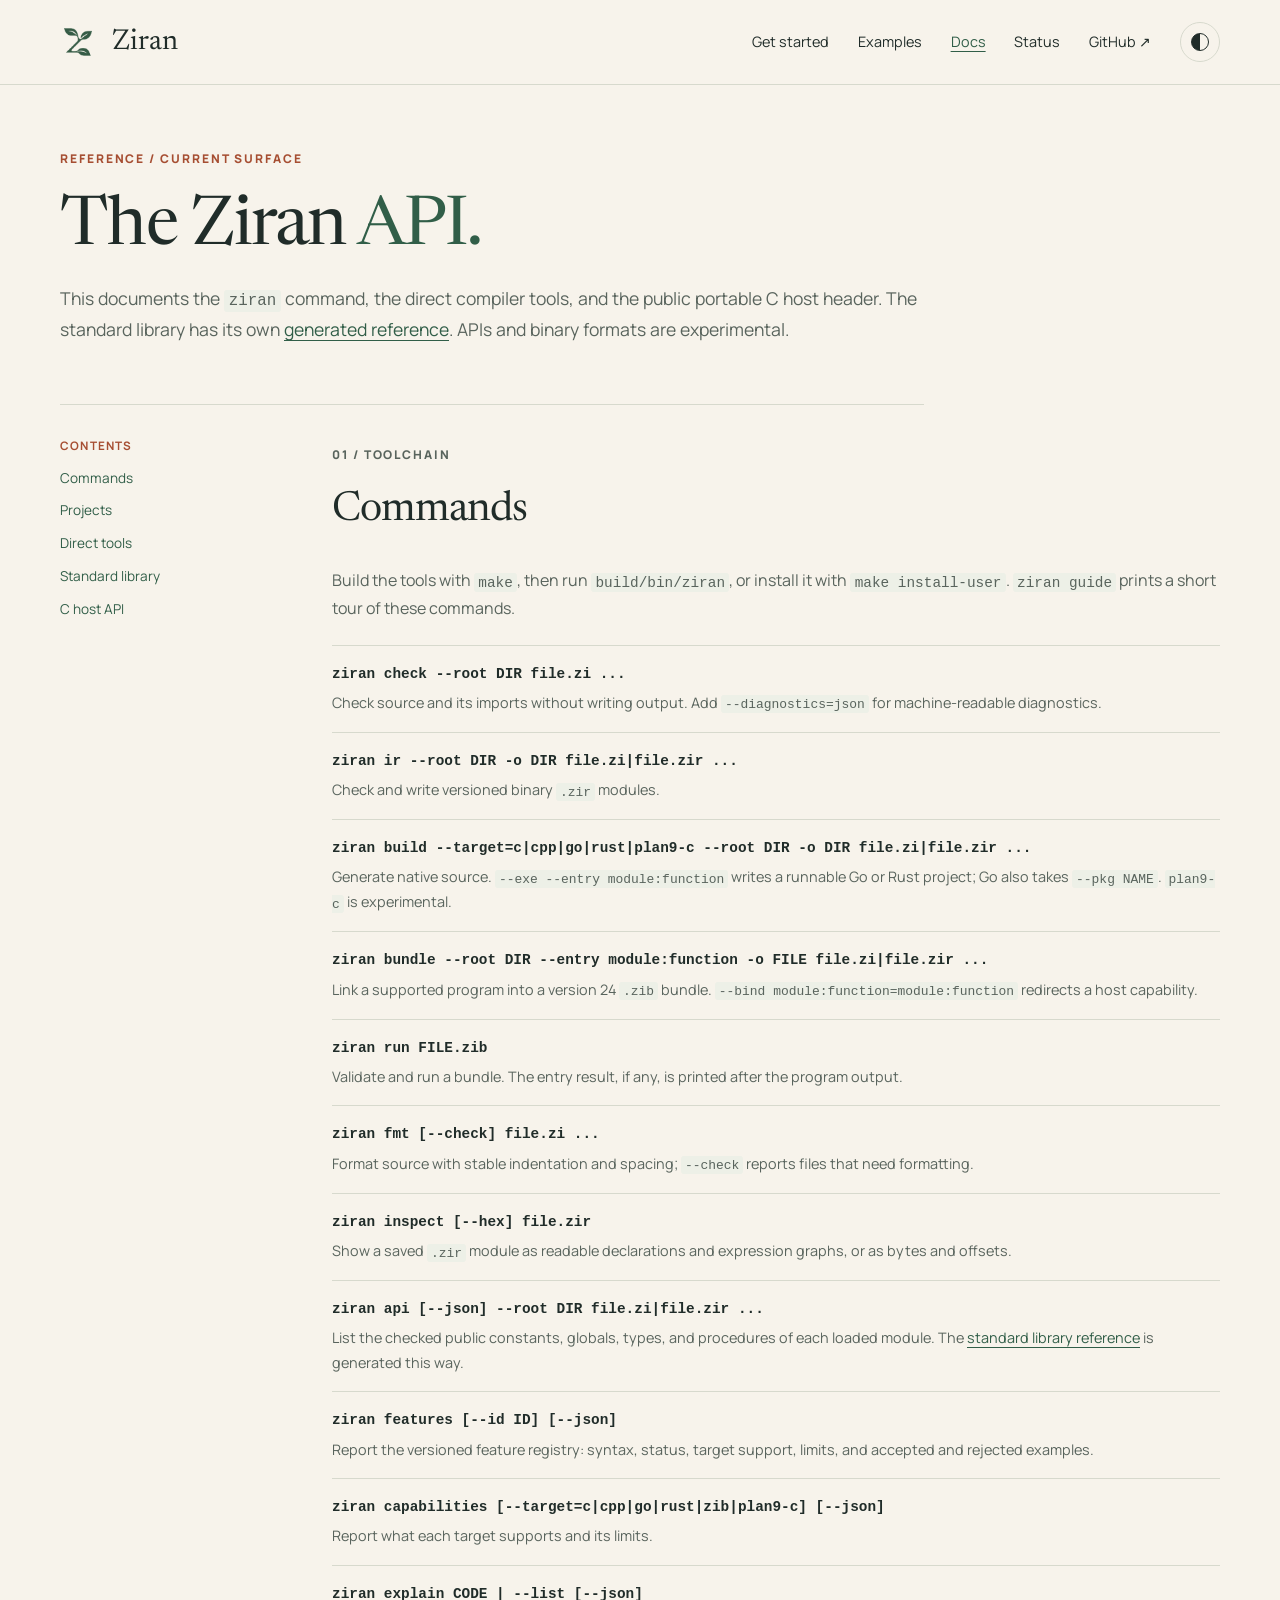
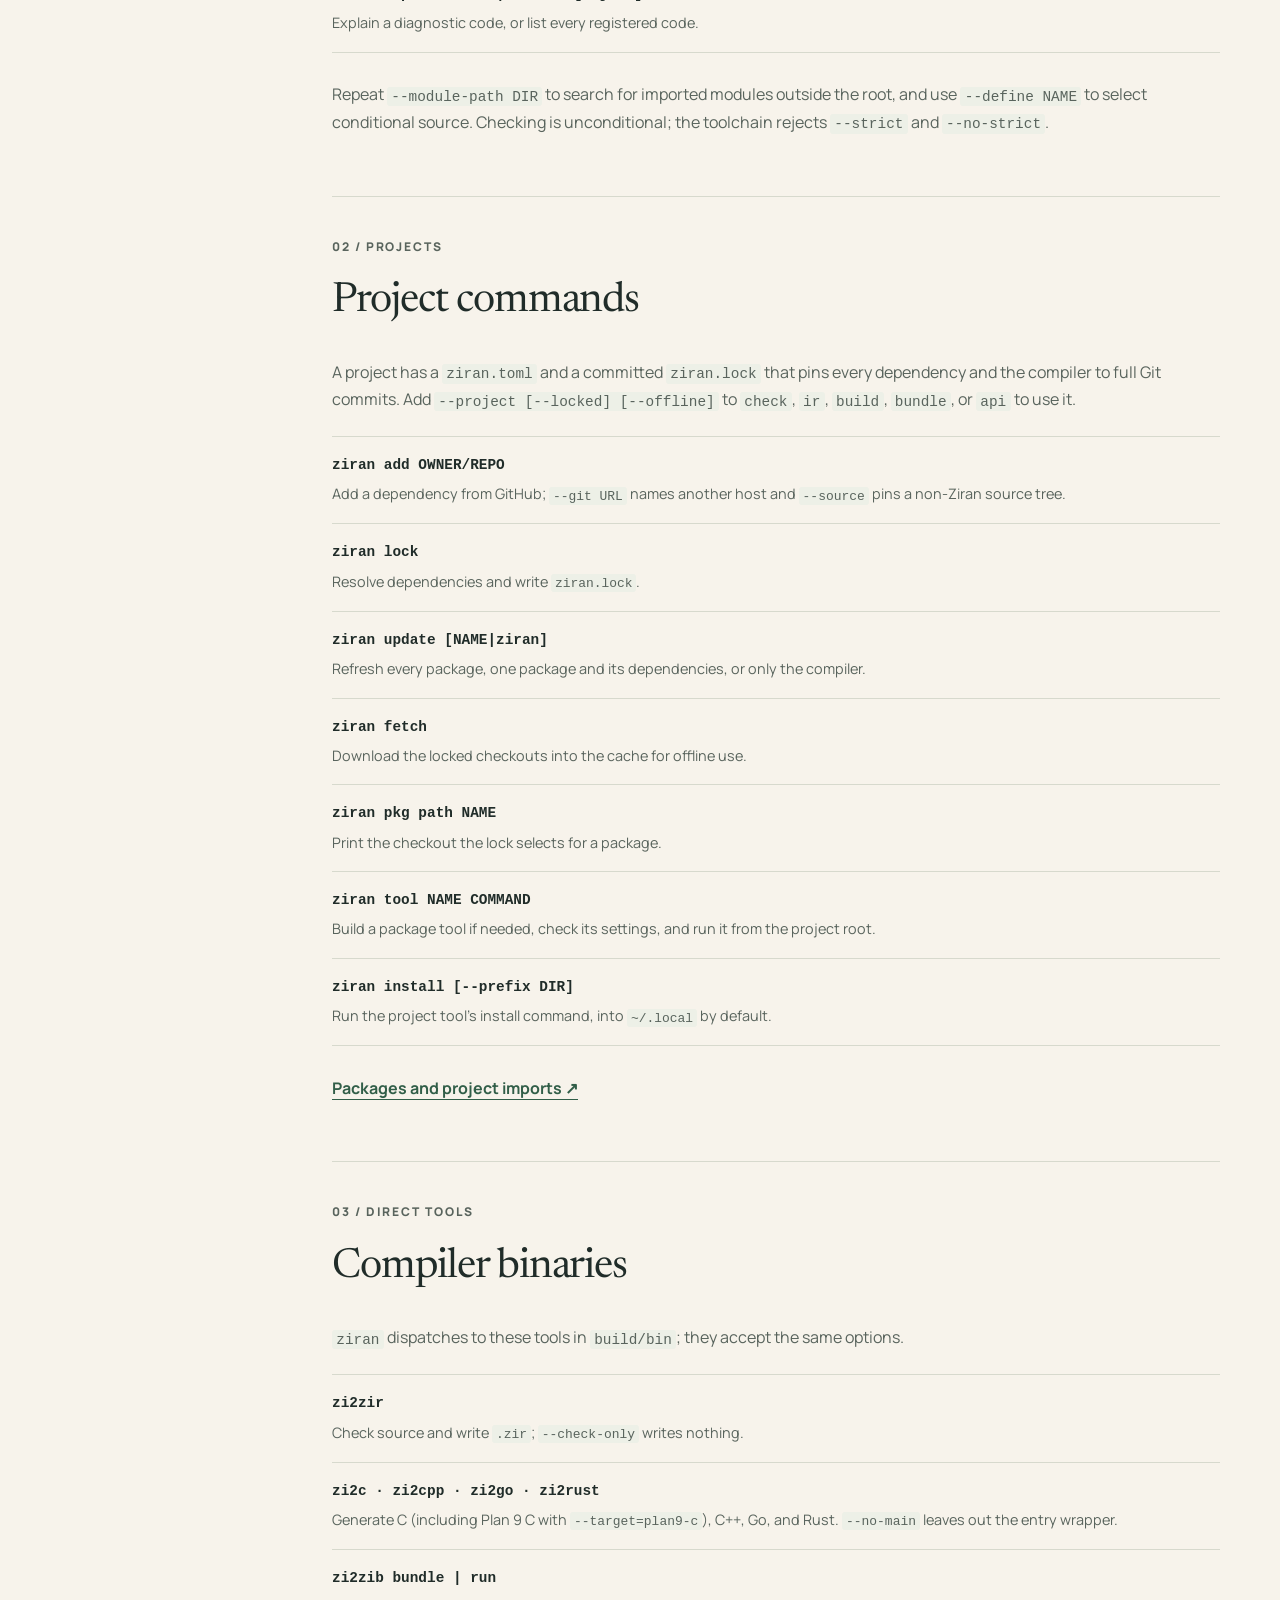
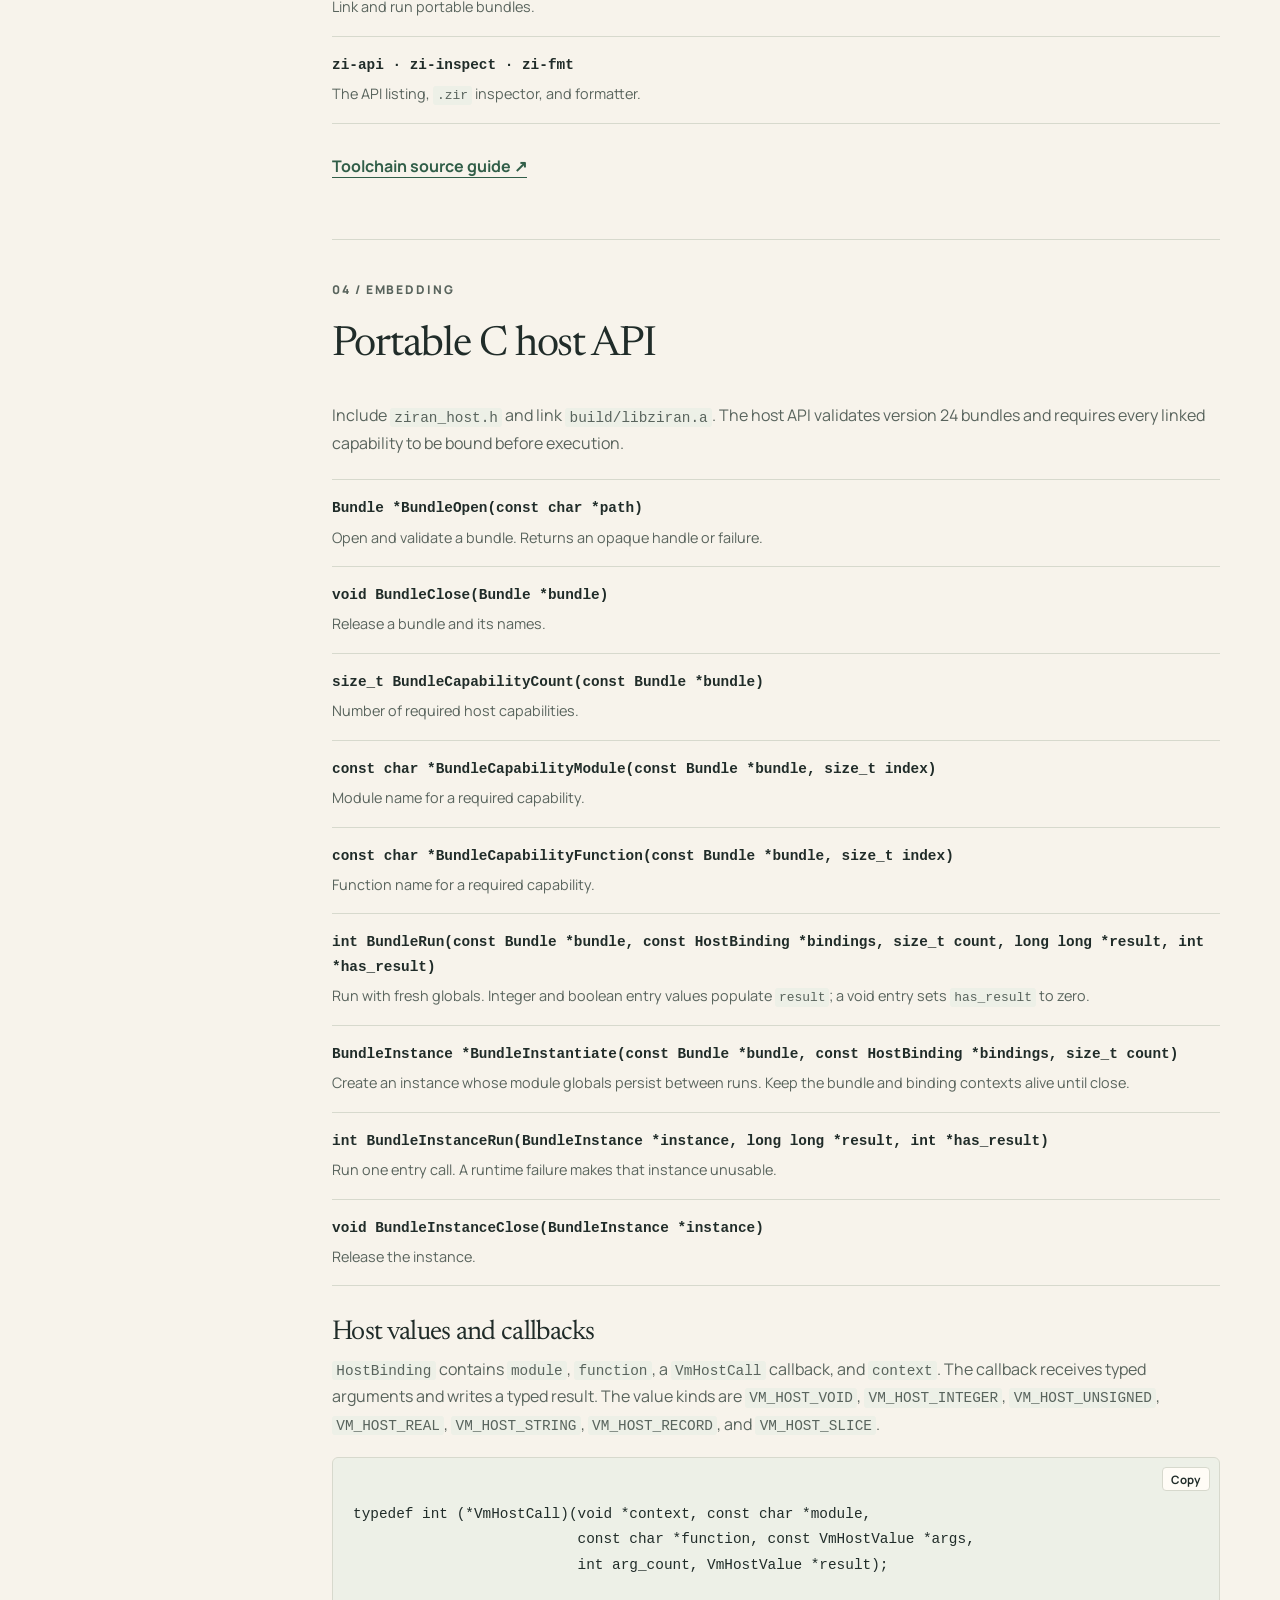
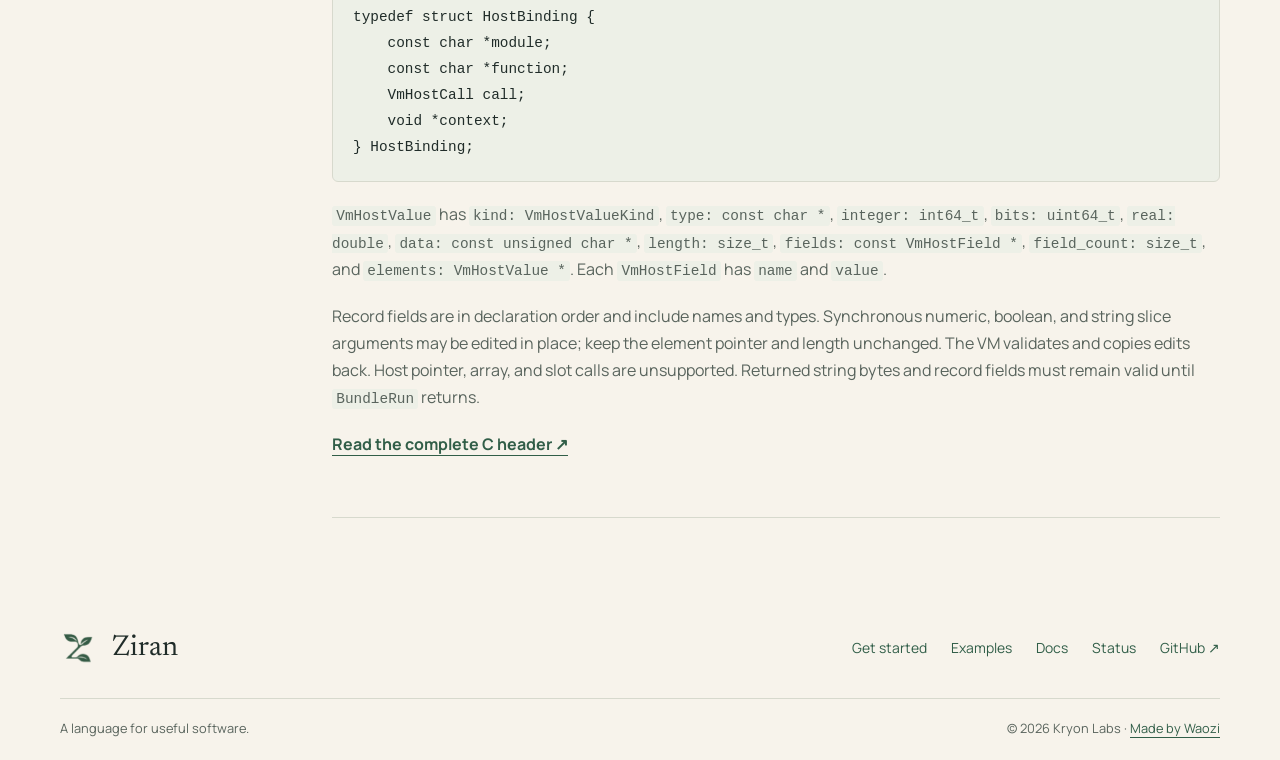
==== commit 2a7edd81: "Bring the website up to date with the current toolchain The site now names Rust among the native tar" ====
--- a/site/api.html
+++ b/site/api.html
@@ -1,40 +1,38 @@
 <!doctype html>
 <html lang="en">
-<head><meta charset="utf-8"><meta name="viewport" content="width=device-width, initial-scale=1"><meta name="theme-color" content="#f7f3eb"><meta name="description" content="Ziran API reference: command-line tools, selected standard module declarations, and the portable C host embedding interface."><title>Ziran API reference</title><link rel="canonical" href="https://ziran-lang.org/api"><link rel="icon" href="favicon.svg" type="image/svg+xml"><link rel="stylesheet" href="styles.css"><script defer src="site.js"></script></head>
-<body><a class="skip-link" href="#main">Skip to content</a><header class="site-header"><div class="site-header-inner"><a class="brand" href="index.html"><img class="brand-icon" src="assets/logo-growing-z.png" alt="" width="36" height="36"><span>Ziran</span></a><button class="menu-button" type="button" aria-expanded="false" aria-controls="primary-nav">Menu</button><nav class="header-nav" id="primary-nav" aria-label="Primary"><a href="get-started.html">Get started</a><a href="examples.html">Examples</a><a href="docs.html" aria-current="page">Docs</a><a href="status.html">Status</a><a href="https://github.com/kryonlabs/ziran">GitHub ↗</a><button class="theme-toggle" type="button" aria-label="Switch color theme"></button></nav></div></header>
-<main id="main" class="article-layout"><div class="article-head"><p class="eyebrow">Reference / Current surface</p><h1>The Ziran <em>API.</em></h1><p>This documents the command-line tools, the current core <code>std/</code> modules, and the public portable C host header. APIs and binary formats are experimental. Check the repository for the latest feature coverage.</p></div>
-<div class="article-grid"><aside class="page-toc"><strong>Contents</strong><a href="#toolchain">Toolchain</a><a href="#text">Text and UTF-8</a><a href="#values">Generic values</a><a href="#json">JSON scanner</a><a href="#http">HTTP capability</a><a href="#process">Process capability</a><a href="#host">C host API</a></aside><div class="article-body api-body">
-<section id="toolchain"><p class="eyebrow">01 / Toolchain</p><h2>Commands</h2><p>Build the tools with <code>make</code>. The <code>build/bin/ziran</code> dispatcher accepts <code>check</code>, <code>ir</code>, <code>build</code>, <code>bundle</code>, <code>run</code>, and <code>fmt</code>. Direct binaries are listed below.</p><div class="api-list">
-<div><code>zi2zir --check-only --root DIR file.zi</code><p>Check source and imports without writing IR. Use <code>--diagnostics=json</code> for machine-readable diagnostics.</p></div>
-<div><code>zi2zir --root DIR -o DIR file.zi|file.zir ...</code><p>Check and write versioned <code>.zir</code> modules.</p></div>
-<div><code>zi2c --root DIR -o DIR file.zi|file.zir ...</code><p>Generate C. Optional <code>--no-main</code>, <code>--plan9</code>, and <code>--include-dir DIR</code>.</p></div>
-<div><code>zi2cpp --root DIR -o DIR file.zi|file.zir ...</code><p>Generate C++. Optional <code>--no-main</code>.</p></div>
-<div><code>zi2go --root DIR -o DIR file.zi|file.zir ...</code><p>Generate native Go. Optional <code>--no-main</code>, <code>--pkg NAME</code>, and <code>--minify</code>.</p></div>
-<div><code>zi2zib bundle --root DIR --entry module:function -o FILE file.zi|file.zir ...</code><p>Link supported programs into a versioned <code>.zib</code> bundle. <code>zi2zib run FILE</code> validates and runs a bundle without host bindings.</p></div>
-<div><code>zi-fmt [--check] file.zi ...</code><p>Format source with stable indentation and spacing cleanup; <code>--check</code> reports files that need formatting.</p></div></div><p>Repeat <code>--module-path DIR</code> to search for imported modules outside the root. Native tools also accept <code>--diagnostics=text|json</code>. Checking is unconditional; the toolchain rejects <code>--strict</code> and <code>--no-strict</code>.</p><p><a class="text-link" href="https://github.com/kryonlabs/ziran/blob/master/README.md">Toolchain source guide ↗</a></p></section>
-<section id="text"><p class="eyebrow">02 / Standard library</p><h2>Text and UTF-8</h2><p>Import with <code>#import "text"</code> or <code>#import "utf8"</code> and pass <code>--module-path std</code>. Strings are immutable UTF-8 byte sequences; <code>.count</code> and indexes use bytes.</p><h3>std/text.zi</h3><div class="api-list">
-<div><code>LowerASCII(value: u8) -&gt; u8</code><p>Convert ASCII A–Z to lowercase; other bytes are unchanged.</p></div>
-<div><code>StartsWithFoldASCII(value: string, prefix: string) -&gt; bool</code><p>Test a prefix with ASCII-only case folding.</p></div>
-<div><code>ContainsFoldASCII(value: string, needle: string) -&gt; bool</code><p>Find a byte substring with ASCII-only case folding. Empty needle matches.</p></div></div><h3>std/utf8.zi</h3><div class="api-list">
-<div><code>Continuation(byte: u8) -&gt; bool</code><p>Test whether a byte is in the UTF-8 continuation range.</p></div>
-<div><code>Next(value: string, at: s32) -&gt; s32</code><p>Advance to the next scalar boundary. Negative offsets return zero; offsets at or beyond the end return the length. Invalid bytes advance one byte.</p></div>
-<div><code>Count(value: string) -&gt; s32</code><p>Count scalars using <code>Next</code>; invalid bytes each count as one step.</p></div></div><p><a class="text-link" href="https://github.com/kryonlabs/ziran">Ziran source repository ↗</a></p></section>
-<section id="values"><p class="eyebrow">03 / Standard library</p><h2>Generic value records</h2><p>These are ordinary copyable records with explicit status fields. They have no hidden active variant and do not allocate.</p><div class="api-list"><div><code>Option($T: Type) { has_value: bool; value: T; }</code><p>Apply as <code>Number :: Option(s32)</code>. Check <code>has_value</code> before reading <code>value</code>.</p></div><div><code>Result($T: Type, $E: Type) { is_ok: bool; value: T; error: E; }</code><p>Apply as <code>Outcome :: Result(s32, string)</code>. Check <code>is_ok</code> and read the corresponding field.</p></div><div><code>Pair($A: Type, $B: Type) { first: A; second: B; }</code><p>Two-field value record. Apply as <code>Pair(s32, string)</code>.</p></div></div><p>The experimental <code>Vec(T)</code> module also provides owned growable storage, and <code>Vec(u8)</code> supports a string builder. See the <a href="https://github.com/kryonlabs/ziran/blob/master/std/vec.zi">module source ↗</a> and <a href="status.html">current status</a> for its ownership limits.</p></section>
-<section id="json"><p class="eyebrow">04 / Standard library</p><h2>JSON scanner</h2><p><code>std/json_scan.zi</code> scans without allocating. All positions are UTF-8 byte offsets in the original input. A <code>JsonSpan</code> has <code>start</code>, <code>end</code>, <code>after</code>, and <code>valid</code>; a <code>JsonNumber</code> has <code>value: float64</code>, <code>after</code>, and <code>valid</code>. String spans retain their escape bytes.</p><div class="api-list">
-<div><code>Space(text: string, at: s32) -&gt; s32</code><p>Skip ASCII JSON whitespace.</p></div>
-<div><code>Digit(ch: u8) -&gt; bool</code><p>Test ASCII decimal digit.</p></div>
-<div><code>Hex(ch: u8) -&gt; bool</code><p>Test ASCII hexadecimal digit.</p></div>
-<div><code>ReadString(text: string, at: s32) -&gt; JsonSpan</code><p>Validate a quoted JSON string at <code>at</code> and return its content span.</p></div>
-<div><code>SpanEqualsASCII(text: string, span: JsonSpan, expected: string) -&gt; bool</code><p>Compare a valid span to exact ASCII bytes.</p></div>
-<div><code>SpanContainsFoldASCII(text: string, span: JsonSpan, needle: string) -&gt; bool</code><p>Search inside a valid span with ASCII-only case folding.</p></div>
-<div><code>ReadNumber(text: string, at: s32) -&gt; JsonNumber</code><p>Parse a JSON decimal number into <code>float64</code>.</p></div>
-<div><code>MatchLiteral(text: string, at: s32, literal: string) -&gt; bool</code><p>Compare exact bytes at an offset.</p></div>
-<div><code>ValueEnd(text: string, at: s32, depth: s32) -&gt; s32</code><p>Return the offset after a valid JSON value or <code>-1</code>. Recursion deeper than 64 fails.</p></div>
-<div><code>FieldAt(text: string, object_at: s32, name: string) -&gt; s32</code><p>Find an object member’s value offset or <code>-1</code>. Member names match unescaped ASCII bytes.</p></div>
-<div><code>ElementAt(text: string, array_at: s32, index: s32) -&gt; s32</code><p>Find an array element’s value offset or <code>-1</code>.</p></div></div><p><a class="text-link" href="https://github.com/kryonlabs/ziran">Ziran source repository ↗</a></p></section>
-<section id="http"><p class="eyebrow">05 / Host capability</p><h2>HTTP</h2><p><code>std/net_http.zi</code> specifies an HTTP request/response contract; transport and TLS are supplied by the host. <code>SendHost</code> is a declared <code>host_api</code> foreign capability, while <code>Send</code> is the public wrapper.</p><div class="api-list"><div><code>HttpRequest</code><p>Fields: <code>method</code>, <code>url</code>, <code>token</code>, <code>accept</code>, <code>content_type</code>, <code>body</code> (all strings). The host adds a Bearer authorization header when <code>token</code> is nonempty and must not log it.</p></div><div><code>HttpResponse</code><p>Fields: <code>status: s32</code>, <code>body: string</code>, <code>error: string</code>.</p></div><div><code>SendHost(request: HttpRequest) -&gt; HttpResponse</code><p>Foreign <code>host_api</code> capability. Bind <code>net_http:SendHost</code> when running a bundle that imports it.</p></div><div><code>Send(request: HttpRequest) -&gt; HttpResponse</code><p>Public wrapper that forwards the request to the host capability.</p></div></div><p><a class="text-link" href="https://github.com/kryonlabs/ziran">Ziran source repository ↗</a></p></section>
-<section id="process"><p class="eyebrow">06 / Host capability</p><h2>Processes</h2><p><code>std/process.zi</code> defines a line-oriented child-process contract. The host owns handles and performs isolation and process I/O. The Ziran wrapper rejects more than 32 arguments.</p><div class="api-list"><div><code>ProcessRequest</code><p><code>executable</code>, <code>cwd</code>, <code>stdin</code>, <code>credential_name</code>, <code>credential_value</code> (strings), <code>isolate_desktop: bool</code>, <code>timeout_ms: s64</code>.</p></div><div><code>ProcessStart</code><p><code>handle: s32</code>, <code>error: string</code>.</p></div><div><code>ProcessLine</code><p><code>text: string</code>, <code>eof: bool</code>, <code>error: string</code>.</p></div><div><code>ProcessExit</code><p><code>code: s32</code>, <code>stderr: string</code>, <code>error: string</code>.</p></div><div><code>StartHost(request: ProcessRequest, args: []string) -&gt; ProcessStart</code><p>Foreign <code>host_api</code> capability that starts the child.</p></div><div><code>NextLineHost(handle: s32) -&gt; ProcessLine</code><p>Foreign <code>host_api</code> capability that reads the next output line.</p></div><div><code>WaitHost(handle: s32) -&gt; ProcessExit</code><p>Foreign <code>host_api</code> capability that waits for completion.</p></div><div><code>Start(request: ProcessRequest, args: []string) -&gt; ProcessStart</code><p>Start a child with explicit arguments. The host must honor <code>isolate_desktop</code> before starting it.</p></div><div><code>NextLine(handle: s32) -&gt; ProcessLine</code><p>Read the next output line.</p></div><div><code>Wait(handle: s32) -&gt; ProcessExit</code><p>Wait for completion; callers consume lines and wait exactly once.</p></div></div><p>Bind <code>process:StartHost</code>, <code>process:NextLineHost</code>, and <code>process:WaitHost</code> for bundles that import this module. <a class="text-link" href="https://github.com/kryonlabs/ziran">Ziran source repository ↗</a></p></section>
-<section id="host"><p class="eyebrow">07 / Embedding</p><h2>Portable C host API</h2><p>Include <code>ziran_host.h</code> and link <code>build/libziran.a</code>. The host API validates version 21 bundles and requires every linked capability to be bound before execution.</p><div class="api-list"><div><code>Bundle *BundleOpen(const char *path)</code><p>Open and validate a bundle. Returns an opaque handle or failure.</p></div><div><code>void BundleClose(Bundle *bundle)</code><p>Release a bundle and its names.</p></div><div><code>size_t BundleCapabilityCount(const Bundle *bundle)</code><p>Number of required host capabilities.</p></div><div><code>const char *BundleCapabilityModule(const Bundle *bundle, size_t index)</code><p>Module name for a required capability.</p></div><div><code>const char *BundleCapabilityFunction(const Bundle *bundle, size_t index)</code><p>Function name for a required capability.</p></div><div><code>int BundleRun(const Bundle *bundle, const HostBinding *bindings, size_t count, long long *result, int *has_result)</code><p>Run with fresh globals. Integer and boolean entry values populate <code>result</code>; a void entry sets <code>has_result</code> to zero.</p></div><div><code>BundleInstance *BundleInstantiate(const Bundle *bundle, const HostBinding *bindings, size_t count)</code><p>Create an instance whose module globals persist between runs. Keep the bundle and binding contexts alive until close.</p></div><div><code>int BundleInstanceRun(BundleInstance *instance, long long *result, int *has_result)</code><p>Run one entry call. A runtime failure makes that instance unusable.</p></div><div><code>void BundleInstanceClose(BundleInstance *instance)</code><p>Release the instance.</p></div></div>
+<head><meta charset="utf-8"><meta name="viewport" content="width=device-width, initial-scale=1"><meta name="theme-color" content="#f7f3eb"><meta name="description" content="Ziran API reference: the ziran command, project commands, the direct compiler tools, and the portable C host embedding interface."><title>Ziran API reference</title><link rel="canonical" href="https://ziran-lang.org/api"><link rel="icon" href="favicon.svg" type="image/svg+xml"><link rel="stylesheet" href="styles.css"><script defer src="site.js"></script></head>
+<body><a class="skip-link" href="#main">Skip to content</a><header class="site-header"><div class="site-header-inner"><a class="brand" href="index.html"><img class="brand-icon" src="assets/logo-growing-z.png" alt="" width="36" height="36"><span>Ziran</span></a><button class="menu-button" type="button" aria-expanded="false" aria-controls="primary-nav">Menu</button><nav class="header-nav" id="primary-nav" aria-label="Primary"><a href="get-started.html">Get started</a><a href="examples.html">Examples</a><a href="docs.html" aria-current="page">Docs</a><a href="status.html">Status</a><a href="https://github.com/ziranlang/ziran">GitHub ↗</a><button class="theme-toggle" type="button" aria-label="Switch color theme"></button></nav></div></header>
+<main id="main" class="article-layout"><div class="article-head"><p class="eyebrow">Reference / Current surface</p><h1>The Ziran <em>API.</em></h1><p>This documents the <code>ziran</code> command, the direct compiler tools, and the public portable C host header. The standard library has its own <a href="std.html">generated reference</a>. APIs and binary formats are experimental.</p></div>
+<div class="article-grid"><aside class="page-toc"><strong>Contents</strong><a href="#toolchain">Commands</a><a href="#projects">Projects</a><a href="#tools">Direct tools</a><a href="std.html">Standard library</a><a href="#host">C host API</a></aside><div class="article-body api-body">
+<section id="toolchain"><p class="eyebrow">01 / Toolchain</p><h2>Commands</h2><p>Build the tools with <code>make</code>, then run <code>build/bin/ziran</code>, or install it with <code>make install-user</code>. <code>ziran guide</code> prints a short tour of these commands.</p><div class="api-list">
+<div><code>ziran check --root DIR file.zi ...</code><p>Check source and its imports without writing output. Add <code>--diagnostics=json</code> for machine-readable diagnostics.</p></div>
+<div><code>ziran ir --root DIR -o DIR file.zi|file.zir ...</code><p>Check and write versioned binary <code>.zir</code> modules.</p></div>
+<div><code>ziran build --target=c|cpp|go|rust|plan9-c --root DIR -o DIR file.zi|file.zir ...</code><p>Generate native source. <code>--exe --entry module:function</code> writes a runnable Go or Rust project; Go also takes <code>--pkg NAME</code>. <code>plan9-c</code> is experimental.</p></div>
+<div><code>ziran bundle --root DIR --entry module:function -o FILE file.zi|file.zir ...</code><p>Link a supported program into a version 24 <code>.zib</code> bundle. <code>--bind module:function=module:function</code> redirects a host capability.</p></div>
+<div><code>ziran run FILE.zib</code><p>Validate and run a bundle. The entry result, if any, is printed after the program output.</p></div>
+<div><code>ziran fmt [--check] file.zi ...</code><p>Format source with stable indentation and spacing; <code>--check</code> reports files that need formatting.</p></div>
+<div><code>ziran inspect [--hex] file.zir</code><p>Show a saved <code>.zir</code> module as readable declarations and expression graphs, or as bytes and offsets.</p></div>
+<div><code>ziran api [--json] --root DIR file.zi|file.zir ...</code><p>List the checked public constants, globals, types, and procedures of each loaded module. The <a href="std.html">standard library reference</a> is generated this way.</p></div>
+<div><code>ziran features [--id ID] [--json]</code><p>Report the versioned feature registry: syntax, status, target support, limits, and accepted and rejected examples.</p></div>
+<div><code>ziran capabilities [--target=c|cpp|go|rust|zib|plan9-c] [--json]</code><p>Report what each target supports and its limits.</p></div>
+<div><code>ziran explain CODE | --list [--json]</code><p>Explain a diagnostic code, or list every registered code.</p></div>
+</div><p>Repeat <code>--module-path DIR</code> to search for imported modules outside the root, and use <code>--define NAME</code> to select conditional source. Checking is unconditional; the toolchain rejects <code>--strict</code> and <code>--no-strict</code>.</p></section>
+<section id="projects"><p class="eyebrow">02 / Projects</p><h2>Project commands</h2><p>A project has a <code>ziran.toml</code> and a committed <code>ziran.lock</code> that pins every dependency and the compiler to full Git commits. Add <code>--project [--locked] [--offline]</code> to <code>check</code>, <code>ir</code>, <code>build</code>, <code>bundle</code>, or <code>api</code> to use it.</p><div class="api-list">
+<div><code>ziran add OWNER/REPO</code><p>Add a dependency from GitHub; <code>--git URL</code> names another host and <code>--source</code> pins a non-Ziran source tree.</p></div>
+<div><code>ziran lock</code><p>Resolve dependencies and write <code>ziran.lock</code>.</p></div>
+<div><code>ziran update [NAME|ziran]</code><p>Refresh every package, one package and its dependencies, or only the compiler.</p></div>
+<div><code>ziran fetch</code><p>Download the locked checkouts into the cache for offline use.</p></div>
+<div><code>ziran pkg path NAME</code><p>Print the checkout the lock selects for a package.</p></div>
+<div><code>ziran tool NAME COMMAND</code><p>Build a package tool if needed, check its settings, and run it from the project root.</p></div>
+<div><code>ziran install [--prefix DIR]</code><p>Run the project tool’s install command, into <code>~/.local</code> by default.</p></div>
+</div><p><a class="text-link" href="https://github.com/ziranlang/ziran/blob/master/docs/PACKAGES.md">Packages and project imports ↗</a></p></section>
+<section id="tools"><p class="eyebrow">03 / Direct tools</p><h2>Compiler binaries</h2><p><code>ziran</code> dispatches to these tools in <code>build/bin</code>; they accept the same options.</p><div class="api-list">
+<div><code>zi2zir</code><p>Check source and write <code>.zir</code>; <code>--check-only</code> writes nothing.</p></div>
+<div><code>zi2c · zi2cpp · zi2go · zi2rust</code><p>Generate C (including Plan 9 C with <code>--target=plan9-c</code>), C++, Go, and Rust. <code>--no-main</code> leaves out the entry wrapper.</p></div>
+<div><code>zi2zib bundle | run</code><p>Link and run portable bundles.</p></div>
+<div><code>zi-api · zi-inspect · zi-fmt</code><p>The API listing, <code>.zir</code> inspector, and formatter.</p></div>
+</div><p><a class="text-link" href="https://github.com/ziranlang/ziran/blob/master/README.md">Toolchain source guide ↗</a></p></section>
+<section id="host"><p class="eyebrow">04 / Embedding</p><h2>Portable C host API</h2><p>Include <code>ziran_host.h</code> and link <code>build/libziran.a</code>. The host API validates version 24 bundles and requires every linked capability to be bound before execution.</p><div class="api-list"><div><code>Bundle *BundleOpen(const char *path)</code><p>Open and validate a bundle. Returns an opaque handle or failure.</p></div><div><code>void BundleClose(Bundle *bundle)</code><p>Release a bundle and its names.</p></div><div><code>size_t BundleCapabilityCount(const Bundle *bundle)</code><p>Number of required host capabilities.</p></div><div><code>const char *BundleCapabilityModule(const Bundle *bundle, size_t index)</code><p>Module name for a required capability.</p></div><div><code>const char *BundleCapabilityFunction(const Bundle *bundle, size_t index)</code><p>Function name for a required capability.</p></div><div><code>int BundleRun(const Bundle *bundle, const HostBinding *bindings, size_t count, long long *result, int *has_result)</code><p>Run with fresh globals. Integer and boolean entry values populate <code>result</code>; a void entry sets <code>has_result</code> to zero.</p></div><div><code>BundleInstance *BundleInstantiate(const Bundle *bundle, const HostBinding *bindings, size_t count)</code><p>Create an instance whose module globals persist between runs. Keep the bundle and binding contexts alive until close.</p></div><div><code>int BundleInstanceRun(BundleInstance *instance, long long *result, int *has_result)</code><p>Run one entry call. A runtime failure makes that instance unusable.</p></div><div><code>void BundleInstanceClose(BundleInstance *instance)</code><p>Release the instance.</p></div></div>
 <h3>Host values and callbacks</h3><p><code>HostBinding</code> contains <code>module</code>, <code>function</code>, a <code>VmHostCall</code> callback, and <code>context</code>. The callback receives typed arguments and writes a typed result. The value kinds are <code>VM_HOST_VOID</code>, <code>VM_HOST_INTEGER</code>, <code>VM_HOST_UNSIGNED</code>, <code>VM_HOST_REAL</code>, <code>VM_HOST_STRING</code>, <code>VM_HOST_RECORD</code>, and <code>VM_HOST_SLICE</code>.</p><pre><code>typedef int (*VmHostCall)(void *context, const char *module,
                           const char *function, const VmHostValue *args,
                           int arg_count, VmHostValue *result);
@@ -44,5 +42,5 @@
     const char *function;
     VmHostCall call;
     void *context;
-} HostBinding;</code></pre><p><code>VmHostValue</code> has <code>kind: VmHostValueKind</code>, <code>type: const char *</code>, <code>integer: int64_t</code>, <code>bits: uint64_t</code>, <code>real: double</code>, <code>data: const unsigned char *</code>, <code>length: size_t</code>, <code>fields: const VmHostField *</code>, <code>field_count: size_t</code>, and <code>elements: VmHostValue *</code>. Each <code>VmHostField</code> has <code>name</code> and <code>value</code>.</p><p>Record fields are in declaration order and include names and types. Synchronous numeric, boolean, and string slice arguments may be edited in place; keep the element pointer and length unchanged. The VM validates and copies edits back. Host pointer, array, and slot calls are unsupported. Returned string bytes and record fields must remain valid until <code>BundleRun</code> returns.</p><p><a class="text-link" href="https://github.com/kryonlabs/ziran/blob/master/include/ziran_host.h">Read the complete C header ↗</a></p></section>
-</div></div></main><footer><div class="footer-top"><a class="brand" href="index.html"><img class="brand-icon" src="assets/logo-growing-z.png" alt="" width="36" height="36"><span>Ziran</span></a><nav aria-label="Footer"><a href="get-started.html">Get started</a><a href="examples.html">Examples</a><a href="docs.html">Docs</a><a href="status.html">Status</a><a href="https://github.com/kryonlabs/ziran">GitHub ↗</a></nav></div><div class="footer-bottom"><p>A language for useful software.</p><p>© 2026 Kryon Labs · <a href="https://waozi.xyz/">Made by Waozi</a></p></div></footer></body></html>
+} HostBinding;</code></pre><p><code>VmHostValue</code> has <code>kind: VmHostValueKind</code>, <code>type: const char *</code>, <code>integer: int64_t</code>, <code>bits: uint64_t</code>, <code>real: double</code>, <code>data: const unsigned char *</code>, <code>length: size_t</code>, <code>fields: const VmHostField *</code>, <code>field_count: size_t</code>, and <code>elements: VmHostValue *</code>. Each <code>VmHostField</code> has <code>name</code> and <code>value</code>.</p><p>Record fields are in declaration order and include names and types. Synchronous numeric, boolean, and string slice arguments may be edited in place; keep the element pointer and length unchanged. The VM validates and copies edits back. Host pointer, array, and slot calls are unsupported. Returned string bytes and record fields must remain valid until <code>BundleRun</code> returns.</p><p><a class="text-link" href="https://github.com/ziranlang/ziran/blob/master/include/ziran_host.h">Read the complete C header ↗</a></p></section>
+</div></div></main><footer><div class="footer-top"><a class="brand" href="index.html"><img class="brand-icon" src="assets/logo-growing-z.png" alt="" width="36" height="36"><span>Ziran</span></a><nav aria-label="Footer"><a href="get-started.html">Get started</a><a href="examples.html">Examples</a><a href="docs.html">Docs</a><a href="status.html">Status</a><a href="https://github.com/ziranlang/ziran">GitHub ↗</a></nav></div><div class="footer-bottom"><p>A language for useful software.</p><p>© 2026 Kryon Labs · <a href="https://waozi.xyz/">Made by Waozi</a></p></div></footer></body></html>
--- a/site/styles.css
+++ b/site/styles.css
@@ -84,7 +84,7 @@
 .page-toc{position:sticky;top:2rem;align-self:start;display:grid;gap:.6rem;font-size:.85rem}.page-toc strong{color:var(--rust);text-transform:uppercase;letter-spacing:.1em;font-size:.73rem}.page-toc a{text-decoration:none}
 .article-body section{padding-block:2.5rem;border-bottom:1px solid var(--line);scroll-margin-top:2rem}.article-body section:first-child{padding-top:.5rem}.article-body h2{font-size:2.6rem}.article-body p{max-width:48rem;color:var(--muted)}.article-body pre{background:var(--code);border:1px solid var(--line);border-radius:6px;padding:1.25rem;margin:1.2rem 0;max-width:100%}
 .link-list{display:grid;border-top:1px solid var(--line)}.link-list a{display:flex;justify-content:space-between;gap:1.5rem;padding:1rem 0;border-bottom:1px solid var(--line);text-decoration:none}.link-list span{color:var(--muted);font-size:.85rem;text-align:right}
-.api-list{border-top:1px solid var(--line);margin:1.4rem 0 1.8rem}.api-list>div{padding:1rem 0;border-bottom:1px solid var(--line)}.api-list>div>code{display:block;overflow-wrap:anywhere;color:var(--ink);font-size:.9rem;font-weight:700}.api-list p{margin:.3rem 0 0;font-size:.9rem}.api-body h3{margin:2rem 0 .5rem}.api-body section p{max-width:100%}
+.api-list{border-top:1px solid var(--line);margin:1.4rem 0 1.8rem}.api-list>div{padding:1rem 0;border-bottom:1px solid var(--line)}.api-list>div>code{display:block;overflow-wrap:anywhere;color:var(--ink);font-size:.9rem;font-weight:700}.api-list p{margin:.3rem 0 0;font-size:.9rem}.api-list p.api-note{color:var(--accent);font-size:.78rem;font-weight:600;letter-spacing:.02em}.api-body h3{margin:2rem 0 .5rem}.api-body section p{max-width:100%}
 .status-grid{display:grid;grid-template-columns:repeat(2,1fr);gap:1px;background:var(--line);padding:0!important;margin-block:2rem}.status-grid article{background:var(--bg);padding:2rem}.status-grid h2{font-size:2rem}.status-grid p{color:var(--muted);margin:0}.status-label{color:var(--rust);font-size:.72rem;text-transform:uppercase;letter-spacing:.12em;font-weight:800}
 .status-roadmap{max-width:60rem}.roadmap-list{border-top:1px solid var(--line);margin:1.8rem 0 2rem}.roadmap-list>div{display:grid;grid-template-columns:13rem 1fr;gap:2rem;padding:1.1rem 0;border-bottom:1px solid var(--line)}.roadmap-list p{color:var(--muted);margin:0}
 @media(max-width:850px){.hero{grid-template-columns:1fr;gap:2rem;padding-block:3.5rem}.hero-code{transform:none;max-width:42rem}.split-section,.status-callout{gap:2rem}.pipeline>div:not(.pipeline-targets){display:block}.pipeline span:not(.pipe-arrow){display:block;margin:0}.pipe-arrow{margin-left:0}.article-grid{gap:2rem}}
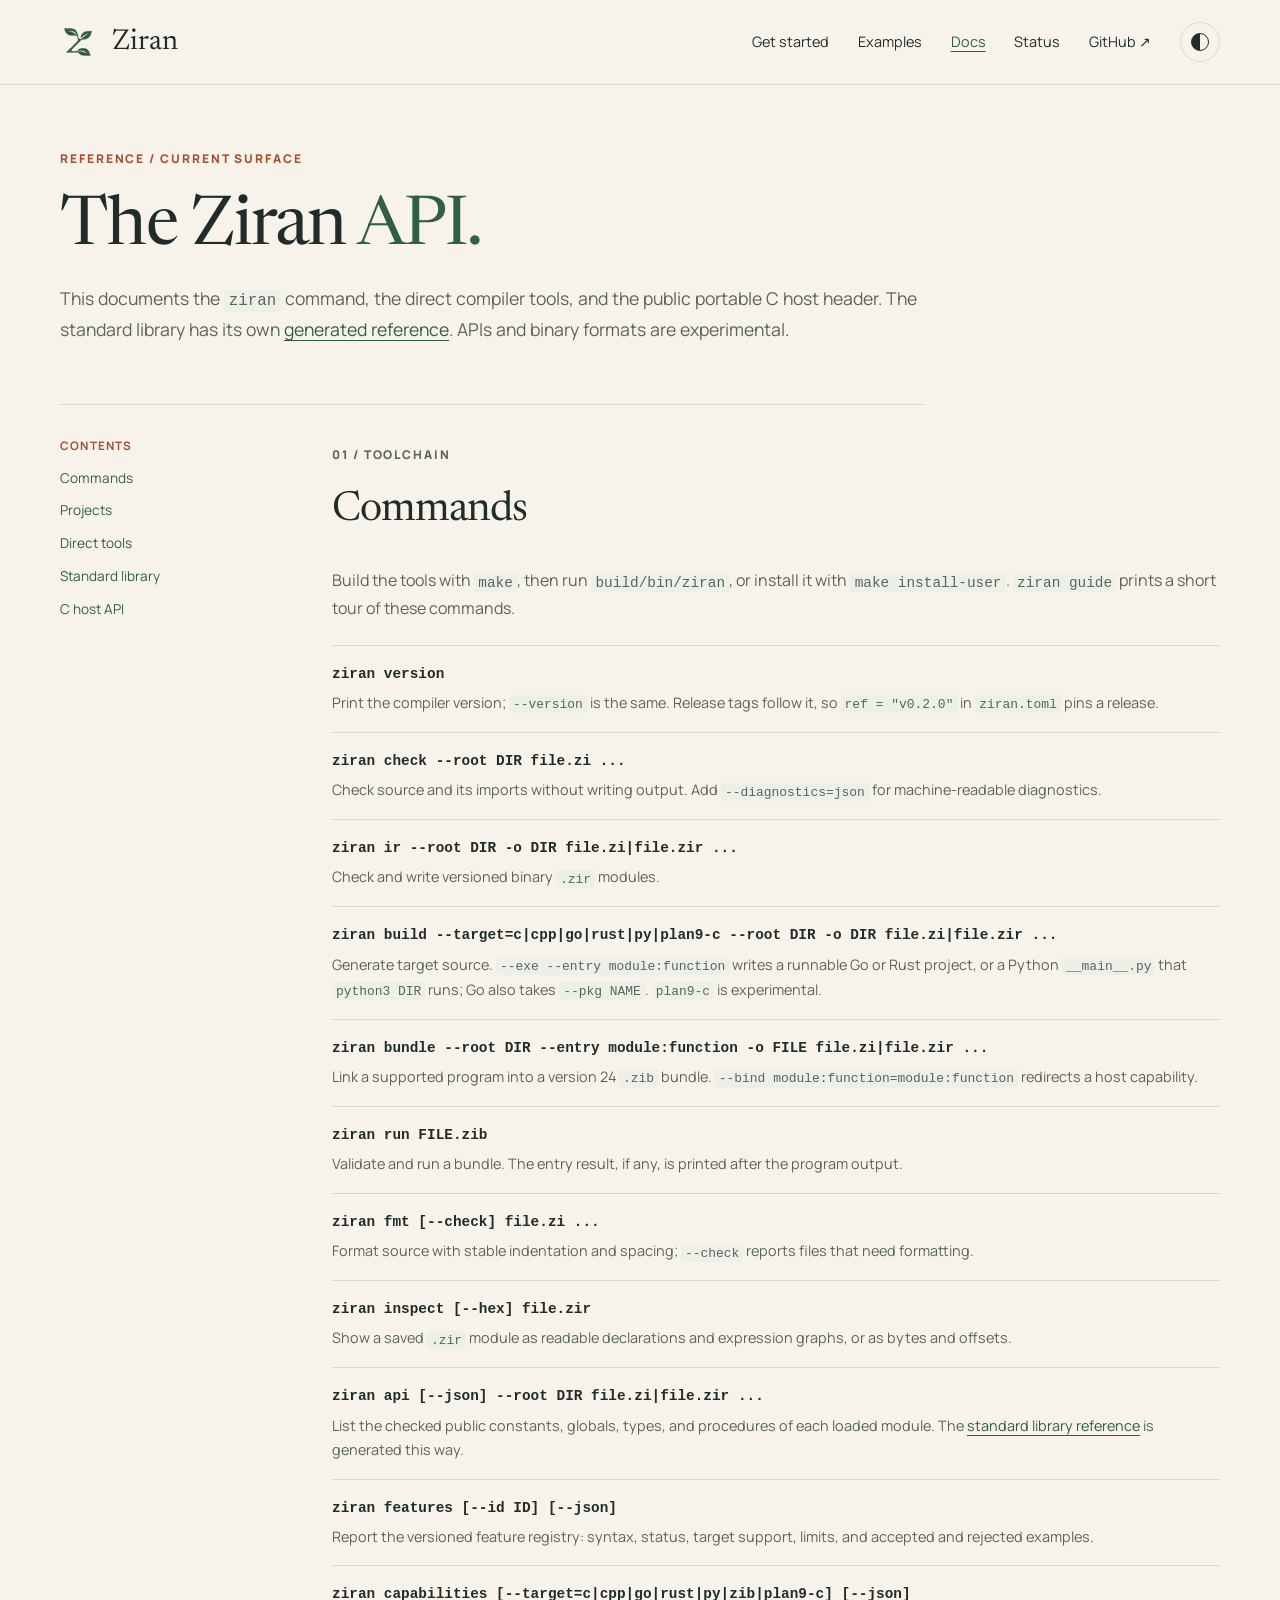
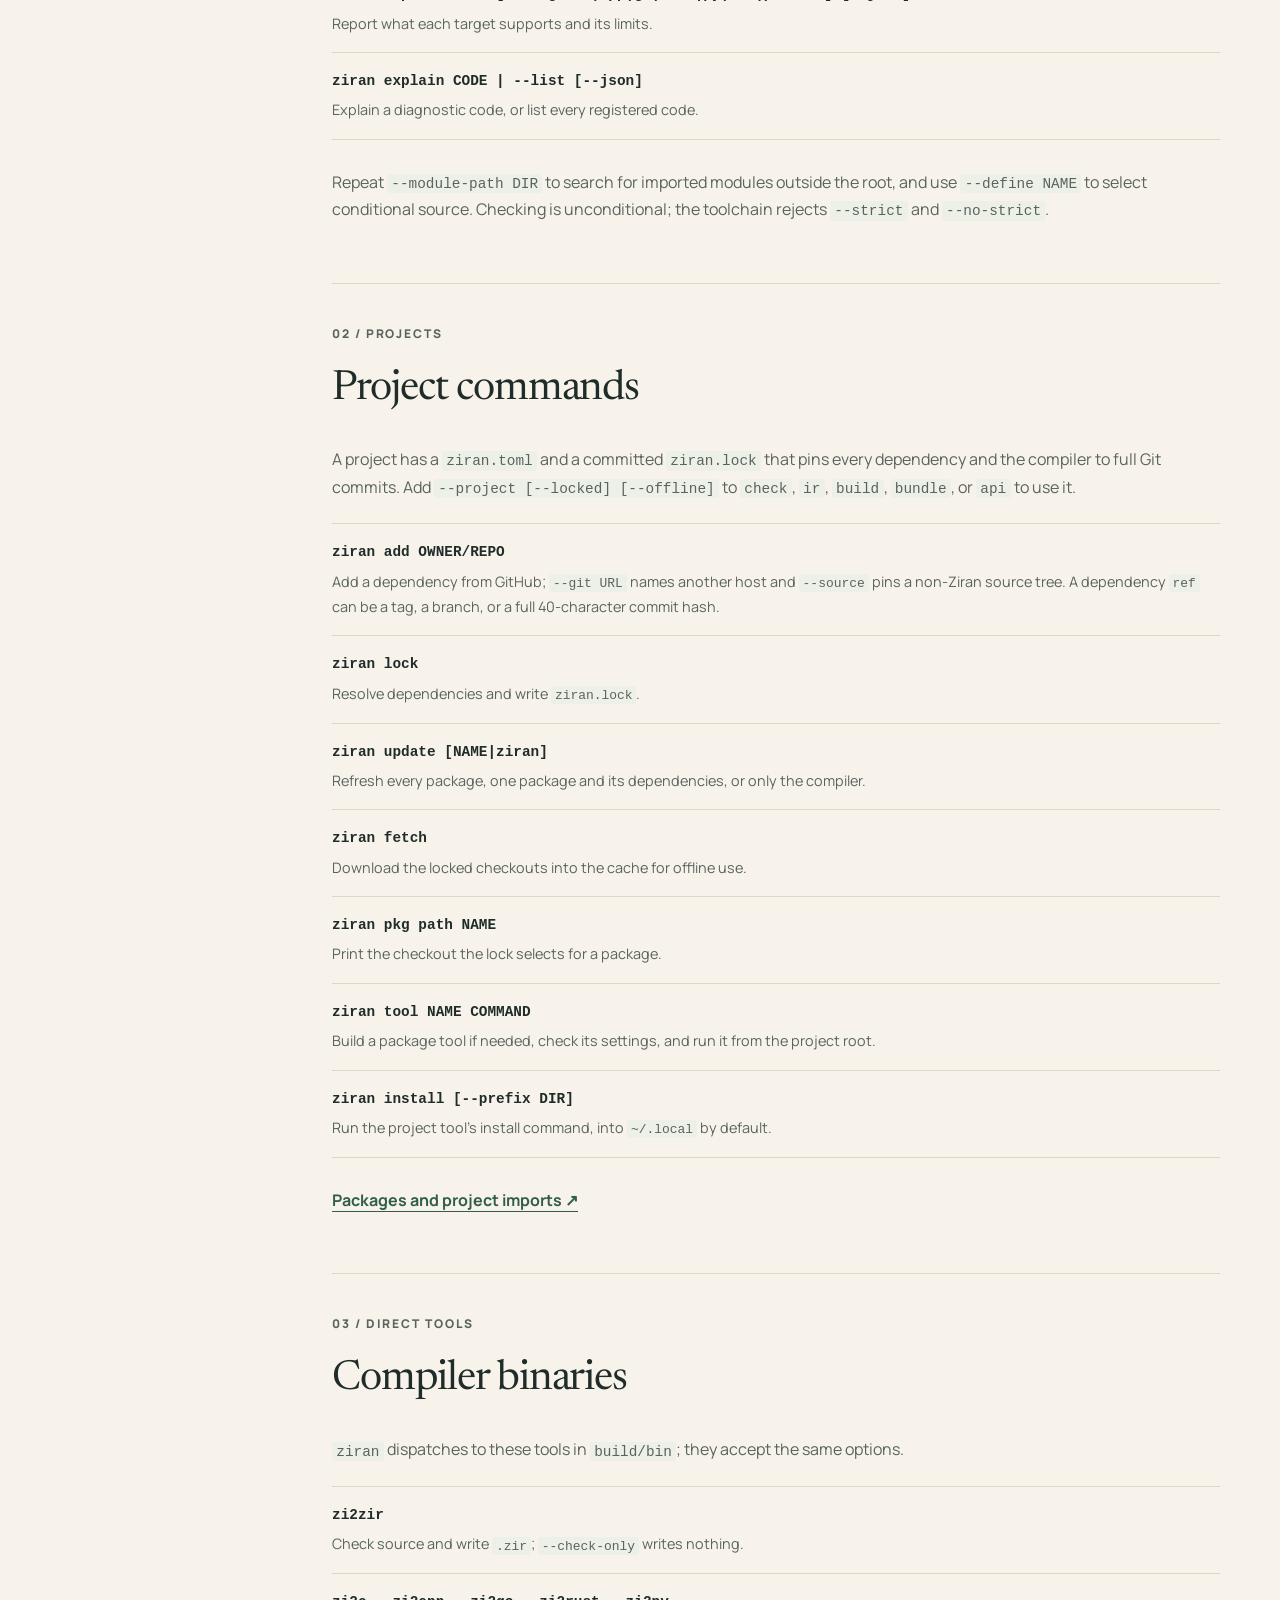
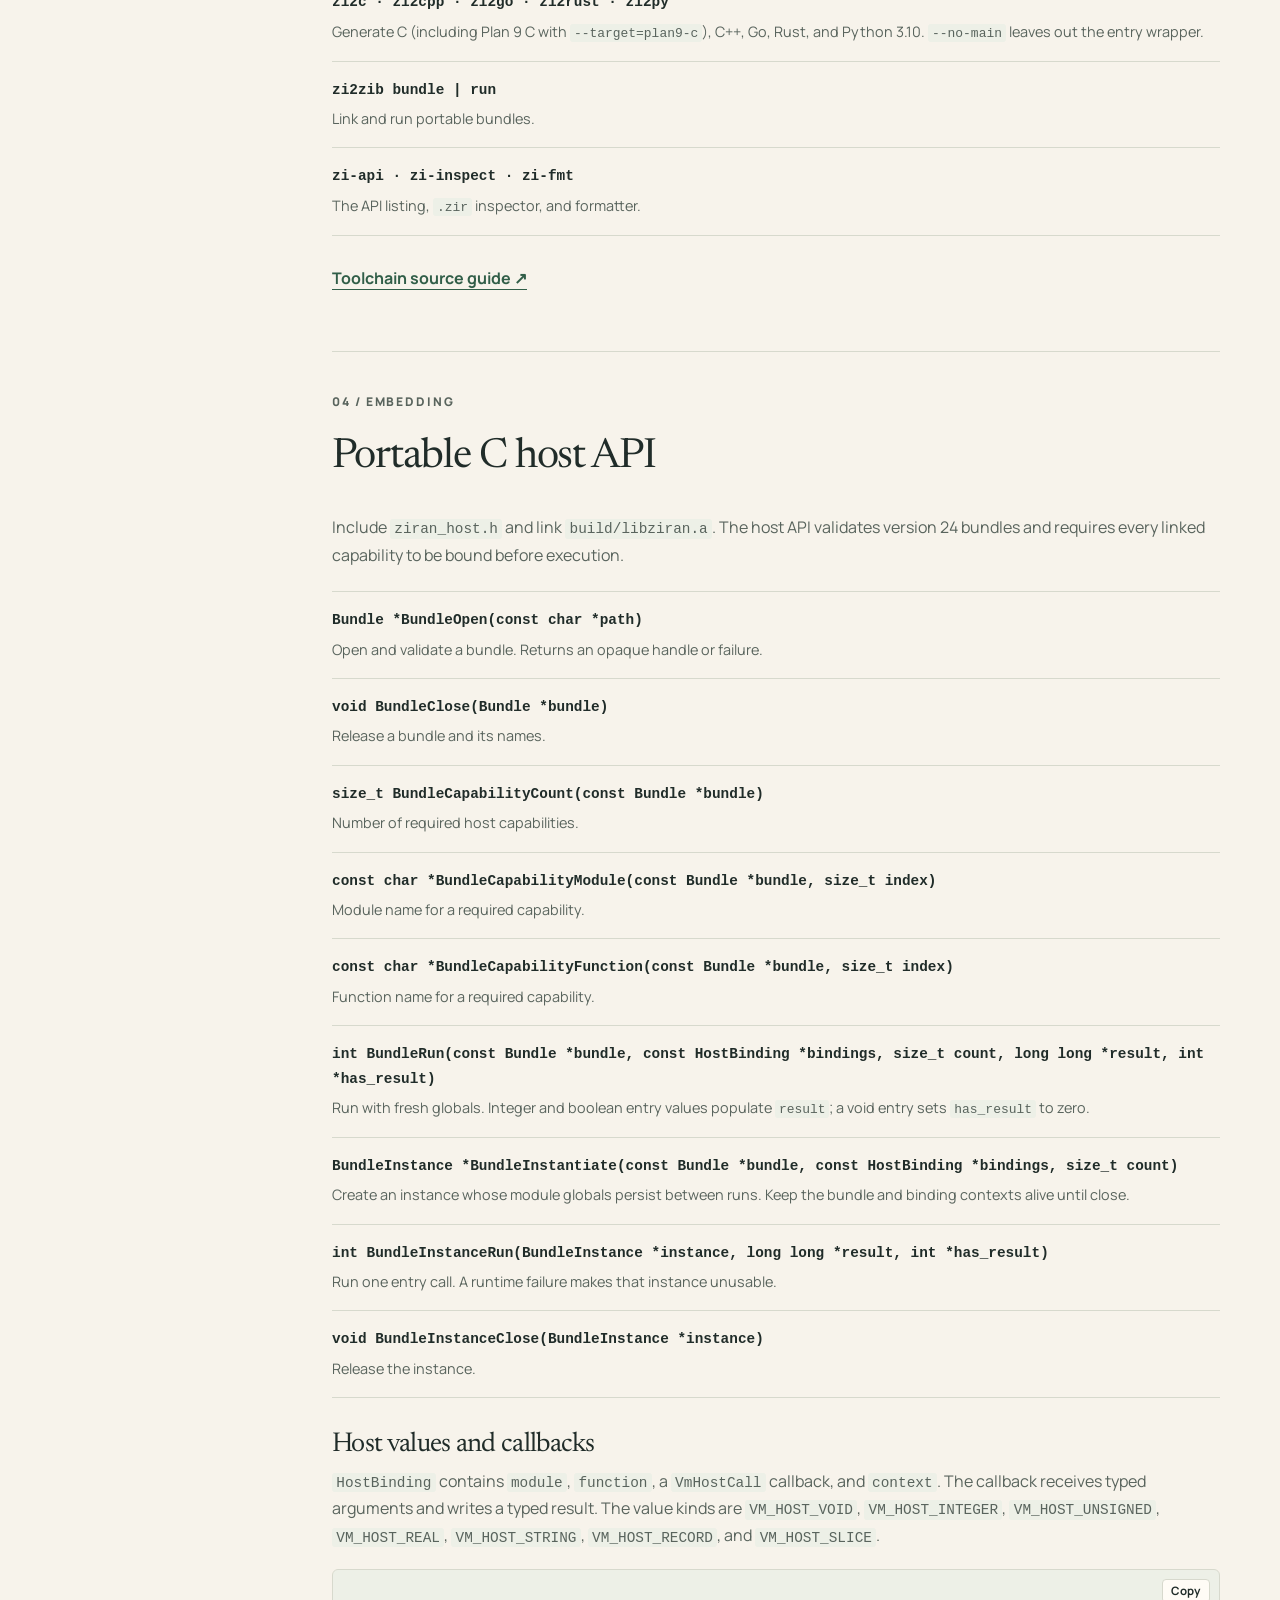
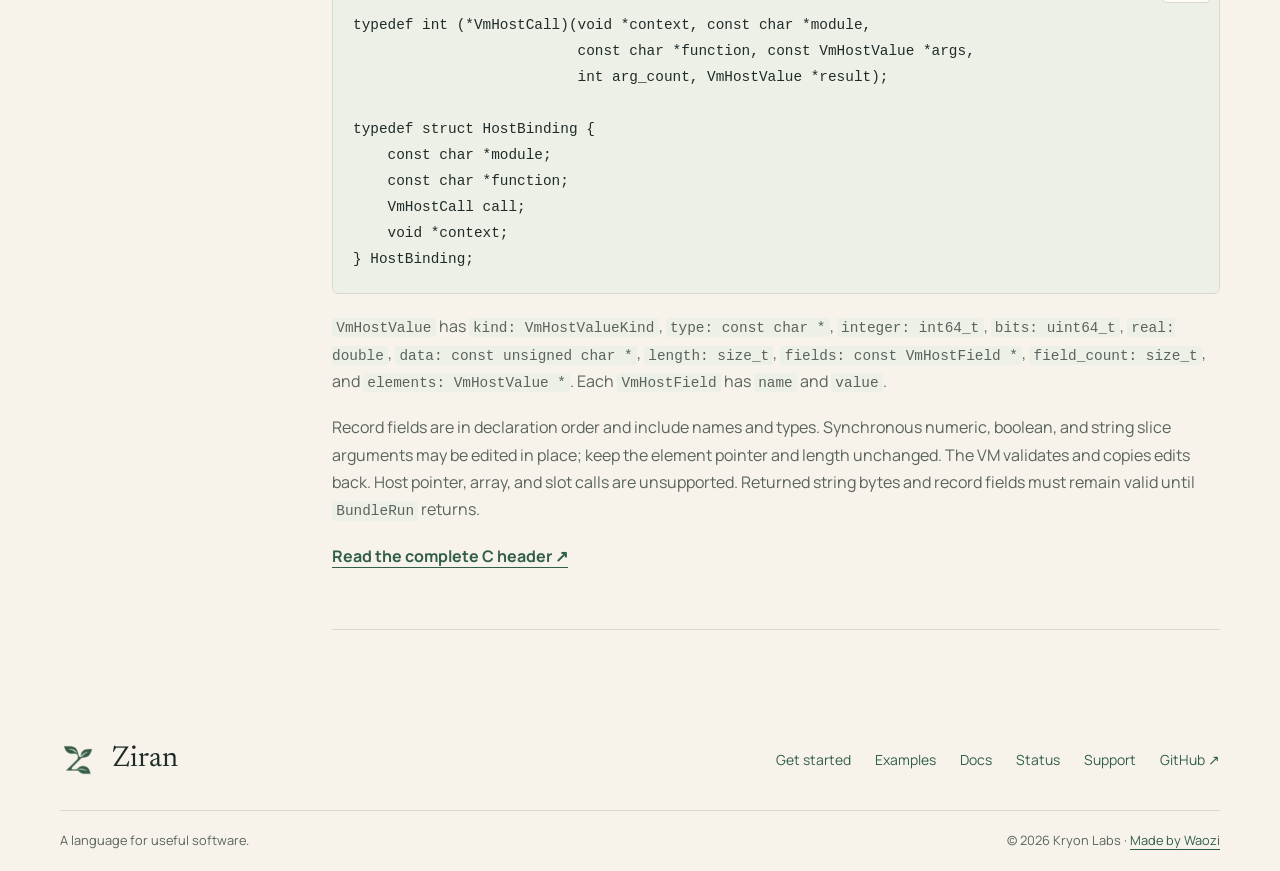
==== commit a0cfe0b2: "Bring the website up to v0.2.0 and add a support section Document the Python target, ziran version a" ====
--- a/site/api.html
+++ b/site/api.html
@@ -5,20 +5,21 @@
 <main id="main" class="article-layout"><div class="article-head"><p class="eyebrow">Reference / Current surface</p><h1>The Ziran <em>API.</em></h1><p>This documents the <code>ziran</code> command, the direct compiler tools, and the public portable C host header. The standard library has its own <a href="std.html">generated reference</a>. APIs and binary formats are experimental.</p></div>
 <div class="article-grid"><aside class="page-toc"><strong>Contents</strong><a href="#toolchain">Commands</a><a href="#projects">Projects</a><a href="#tools">Direct tools</a><a href="std.html">Standard library</a><a href="#host">C host API</a></aside><div class="article-body api-body">
 <section id="toolchain"><p class="eyebrow">01 / Toolchain</p><h2>Commands</h2><p>Build the tools with <code>make</code>, then run <code>build/bin/ziran</code>, or install it with <code>make install-user</code>. <code>ziran guide</code> prints a short tour of these commands.</p><div class="api-list">
+<div><code>ziran version</code><p>Print the compiler version; <code>--version</code> is the same. Release tags follow it, so <code>ref = "v0.2.0"</code> in <code>ziran.toml</code> pins a release.</p></div>
 <div><code>ziran check --root DIR file.zi ...</code><p>Check source and its imports without writing output. Add <code>--diagnostics=json</code> for machine-readable diagnostics.</p></div>
 <div><code>ziran ir --root DIR -o DIR file.zi|file.zir ...</code><p>Check and write versioned binary <code>.zir</code> modules.</p></div>
-<div><code>ziran build --target=c|cpp|go|rust|plan9-c --root DIR -o DIR file.zi|file.zir ...</code><p>Generate native source. <code>--exe --entry module:function</code> writes a runnable Go or Rust project; Go also takes <code>--pkg NAME</code>. <code>plan9-c</code> is experimental.</p></div>
+<div><code>ziran build --target=c|cpp|go|rust|py|plan9-c --root DIR -o DIR file.zi|file.zir ...</code><p>Generate target source. <code>--exe --entry module:function</code> writes a runnable Go or Rust project, or a Python <code>__main__.py</code> that <code>python3 DIR</code> runs; Go also takes <code>--pkg NAME</code>. <code>plan9-c</code> is experimental.</p></div>
 <div><code>ziran bundle --root DIR --entry module:function -o FILE file.zi|file.zir ...</code><p>Link a supported program into a version 24 <code>.zib</code> bundle. <code>--bind module:function=module:function</code> redirects a host capability.</p></div>
 <div><code>ziran run FILE.zib</code><p>Validate and run a bundle. The entry result, if any, is printed after the program output.</p></div>
 <div><code>ziran fmt [--check] file.zi ...</code><p>Format source with stable indentation and spacing; <code>--check</code> reports files that need formatting.</p></div>
 <div><code>ziran inspect [--hex] file.zir</code><p>Show a saved <code>.zir</code> module as readable declarations and expression graphs, or as bytes and offsets.</p></div>
 <div><code>ziran api [--json] --root DIR file.zi|file.zir ...</code><p>List the checked public constants, globals, types, and procedures of each loaded module. The <a href="std.html">standard library reference</a> is generated this way.</p></div>
 <div><code>ziran features [--id ID] [--json]</code><p>Report the versioned feature registry: syntax, status, target support, limits, and accepted and rejected examples.</p></div>
-<div><code>ziran capabilities [--target=c|cpp|go|rust|zib|plan9-c] [--json]</code><p>Report what each target supports and its limits.</p></div>
+<div><code>ziran capabilities [--target=c|cpp|go|rust|py|zib|plan9-c] [--json]</code><p>Report what each target supports and its limits.</p></div>
 <div><code>ziran explain CODE | --list [--json]</code><p>Explain a diagnostic code, or list every registered code.</p></div>
 </div><p>Repeat <code>--module-path DIR</code> to search for imported modules outside the root, and use <code>--define NAME</code> to select conditional source. Checking is unconditional; the toolchain rejects <code>--strict</code> and <code>--no-strict</code>.</p></section>
 <section id="projects"><p class="eyebrow">02 / Projects</p><h2>Project commands</h2><p>A project has a <code>ziran.toml</code> and a committed <code>ziran.lock</code> that pins every dependency and the compiler to full Git commits. Add <code>--project [--locked] [--offline]</code> to <code>check</code>, <code>ir</code>, <code>build</code>, <code>bundle</code>, or <code>api</code> to use it.</p><div class="api-list">
-<div><code>ziran add OWNER/REPO</code><p>Add a dependency from GitHub; <code>--git URL</code> names another host and <code>--source</code> pins a non-Ziran source tree.</p></div>
+<div><code>ziran add OWNER/REPO</code><p>Add a dependency from GitHub; <code>--git URL</code> names another host and <code>--source</code> pins a non-Ziran source tree. A dependency <code>ref</code> can be a tag, a branch, or a full 40-character commit hash.</p></div>
 <div><code>ziran lock</code><p>Resolve dependencies and write <code>ziran.lock</code>.</p></div>
 <div><code>ziran update [NAME|ziran]</code><p>Refresh every package, one package and its dependencies, or only the compiler.</p></div>
 <div><code>ziran fetch</code><p>Download the locked checkouts into the cache for offline use.</p></div>
@@ -28,7 +29,7 @@
 </div><p><a class="text-link" href="https://github.com/ziranlang/ziran/blob/master/docs/PACKAGES.md">Packages and project imports ↗</a></p></section>
 <section id="tools"><p class="eyebrow">03 / Direct tools</p><h2>Compiler binaries</h2><p><code>ziran</code> dispatches to these tools in <code>build/bin</code>; they accept the same options.</p><div class="api-list">
 <div><code>zi2zir</code><p>Check source and write <code>.zir</code>; <code>--check-only</code> writes nothing.</p></div>
-<div><code>zi2c · zi2cpp · zi2go · zi2rust</code><p>Generate C (including Plan 9 C with <code>--target=plan9-c</code>), C++, Go, and Rust. <code>--no-main</code> leaves out the entry wrapper.</p></div>
+<div><code>zi2c · zi2cpp · zi2go · zi2rust · zi2py</code><p>Generate C (including Plan 9 C with <code>--target=plan9-c</code>), C++, Go, Rust, and Python 3.10. <code>--no-main</code> leaves out the entry wrapper.</p></div>
 <div><code>zi2zib bundle | run</code><p>Link and run portable bundles.</p></div>
 <div><code>zi-api · zi-inspect · zi-fmt</code><p>The API listing, <code>.zir</code> inspector, and formatter.</p></div>
 </div><p><a class="text-link" href="https://github.com/ziranlang/ziran/blob/master/README.md">Toolchain source guide ↗</a></p></section>
@@ -43,4 +44,4 @@
     VmHostCall call;
     void *context;
 } HostBinding;</code></pre><p><code>VmHostValue</code> has <code>kind: VmHostValueKind</code>, <code>type: const char *</code>, <code>integer: int64_t</code>, <code>bits: uint64_t</code>, <code>real: double</code>, <code>data: const unsigned char *</code>, <code>length: size_t</code>, <code>fields: const VmHostField *</code>, <code>field_count: size_t</code>, and <code>elements: VmHostValue *</code>. Each <code>VmHostField</code> has <code>name</code> and <code>value</code>.</p><p>Record fields are in declaration order and include names and types. Synchronous numeric, boolean, and string slice arguments may be edited in place; keep the element pointer and length unchanged. The VM validates and copies edits back. Host pointer, array, and slot calls are unsupported. Returned string bytes and record fields must remain valid until <code>BundleRun</code> returns.</p><p><a class="text-link" href="https://github.com/ziranlang/ziran/blob/master/include/ziran_host.h">Read the complete C header ↗</a></p></section>
-</div></div></main><footer><div class="footer-top"><a class="brand" href="index.html"><img class="brand-icon" src="assets/logo-growing-z.png" alt="" width="36" height="36"><span>Ziran</span></a><nav aria-label="Footer"><a href="get-started.html">Get started</a><a href="examples.html">Examples</a><a href="docs.html">Docs</a><a href="status.html">Status</a><a href="https://github.com/ziranlang/ziran">GitHub ↗</a></nav></div><div class="footer-bottom"><p>A language for useful software.</p><p>© 2026 Kryon Labs · <a href="https://waozi.xyz/">Made by Waozi</a></p></div></footer></body></html>
+</div></div></main><footer><div class="footer-top"><a class="brand" href="index.html"><img class="brand-icon" src="assets/logo-growing-z.png" alt="" width="36" height="36"><span>Ziran</span></a><nav aria-label="Footer"><a href="get-started.html">Get started</a><a href="examples.html">Examples</a><a href="docs.html">Docs</a><a href="status.html">Status</a><a href="index.html#support">Support</a><a href="https://github.com/ziranlang/ziran">GitHub ↗</a></nav></div><div class="footer-bottom"><p>A language for useful software.</p><p>© 2026 Kryon Labs · <a href="https://waozi.xyz/">Made by Waozi</a></p></div></footer></body></html>
--- a/site/styles.css
+++ b/site/styles.css
@@ -147,3 +147,5 @@
 .article-body{min-width:0}
 @media(max-width:850px){.hero-new{gap:2.8rem}.hero-new h1{max-width:15ch}.feature-grid,.use-grid,.docs-card-grid{grid-template-columns:repeat(2,minmax(0,1fr))}.journey-section,.docs-feature{grid-template-columns:1fr;gap:2rem}}
 @media(max-width:650px){.hero-new{padding-block:3.5rem}.hero-new h1{font-size:clamp(3rem,11vw,4.2rem)}.hero-new .hero-code{box-shadow:8px 8px 0 var(--surface-muted)}.feature-grid,.use-grid,.docs-card-grid,.article-grid{grid-template-columns:minmax(0,1fr)}.feature-grid article{padding:1.5rem}.use-grid>a,.docs-card-grid>a{min-height:0}.journey-section li{grid-template-columns:5rem 1fr}.docs-note{padding:1.5rem!important}}
+.support-grid{display:grid;grid-template-columns:repeat(3,minmax(0,1fr));gap:1rem}.support-grid article{display:flex;flex-direction:column;gap:.8rem;min-width:0;padding:1.5rem;border:1px solid var(--line);border-radius:5px;background:var(--surface)}.support-label{color:var(--accent);font-size:.75rem;font-weight:800;letter-spacing:.12em;text-transform:uppercase}.support-address{display:block;width:100%;padding:.75rem .85rem;border:1px solid var(--line);border-radius:4px;background:var(--code);color:var(--ink);text-align:left;cursor:pointer}.support-address:hover{border-color:var(--accent)}.support-address code{display:block;overflow:hidden;white-space:nowrap;text-overflow:ellipsis;background:none;padding:0;font-size:.78rem}.support-address.is-copied{border-color:var(--accent)}.support-grid details summary{cursor:pointer;color:var(--muted);font-size:.85rem}.support-grid details img{display:block;width:172px;height:172px;margin-top:.8rem;padding:.6rem;background:#fff;border-radius:4px;image-rendering:pixelated}.support-note{margin-top:1.2rem;color:var(--muted);font-size:.9rem}
+@media(max-width:850px){.support-grid{grid-template-columns:minmax(0,1fr)}}
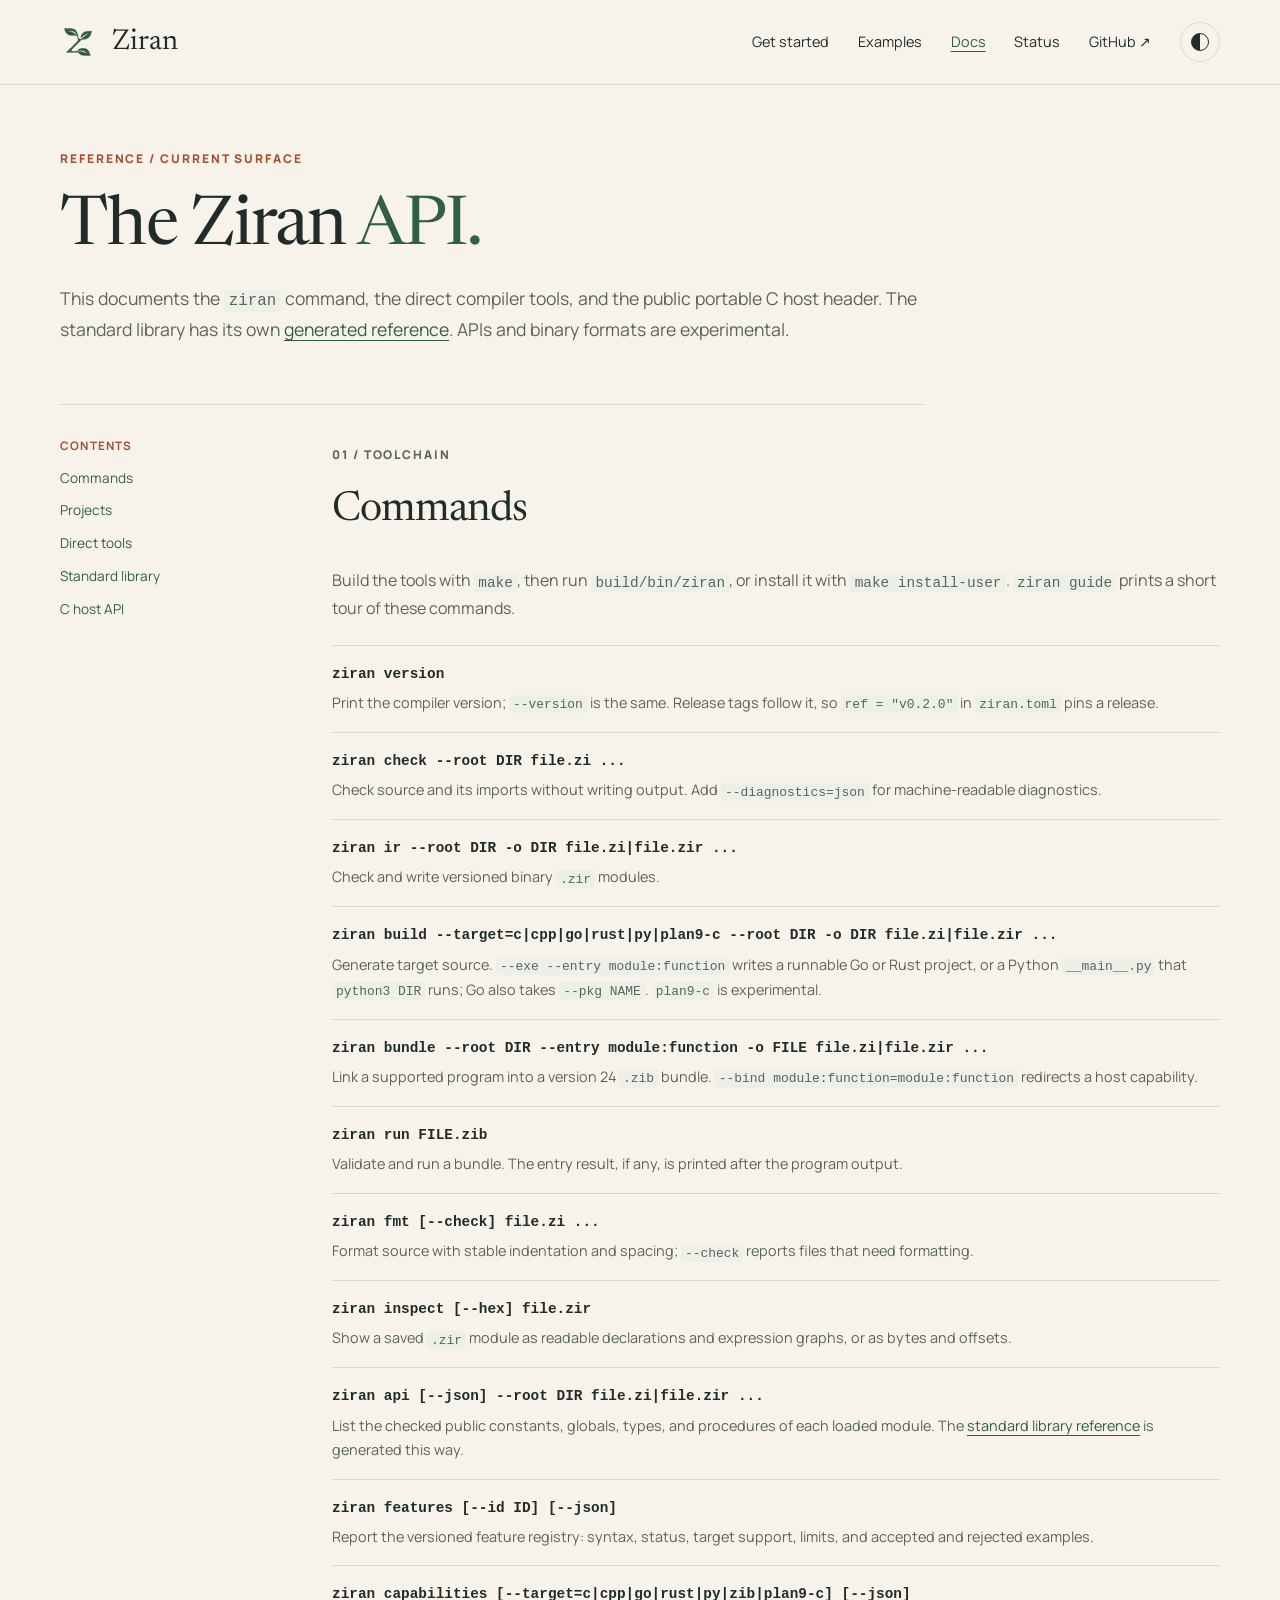
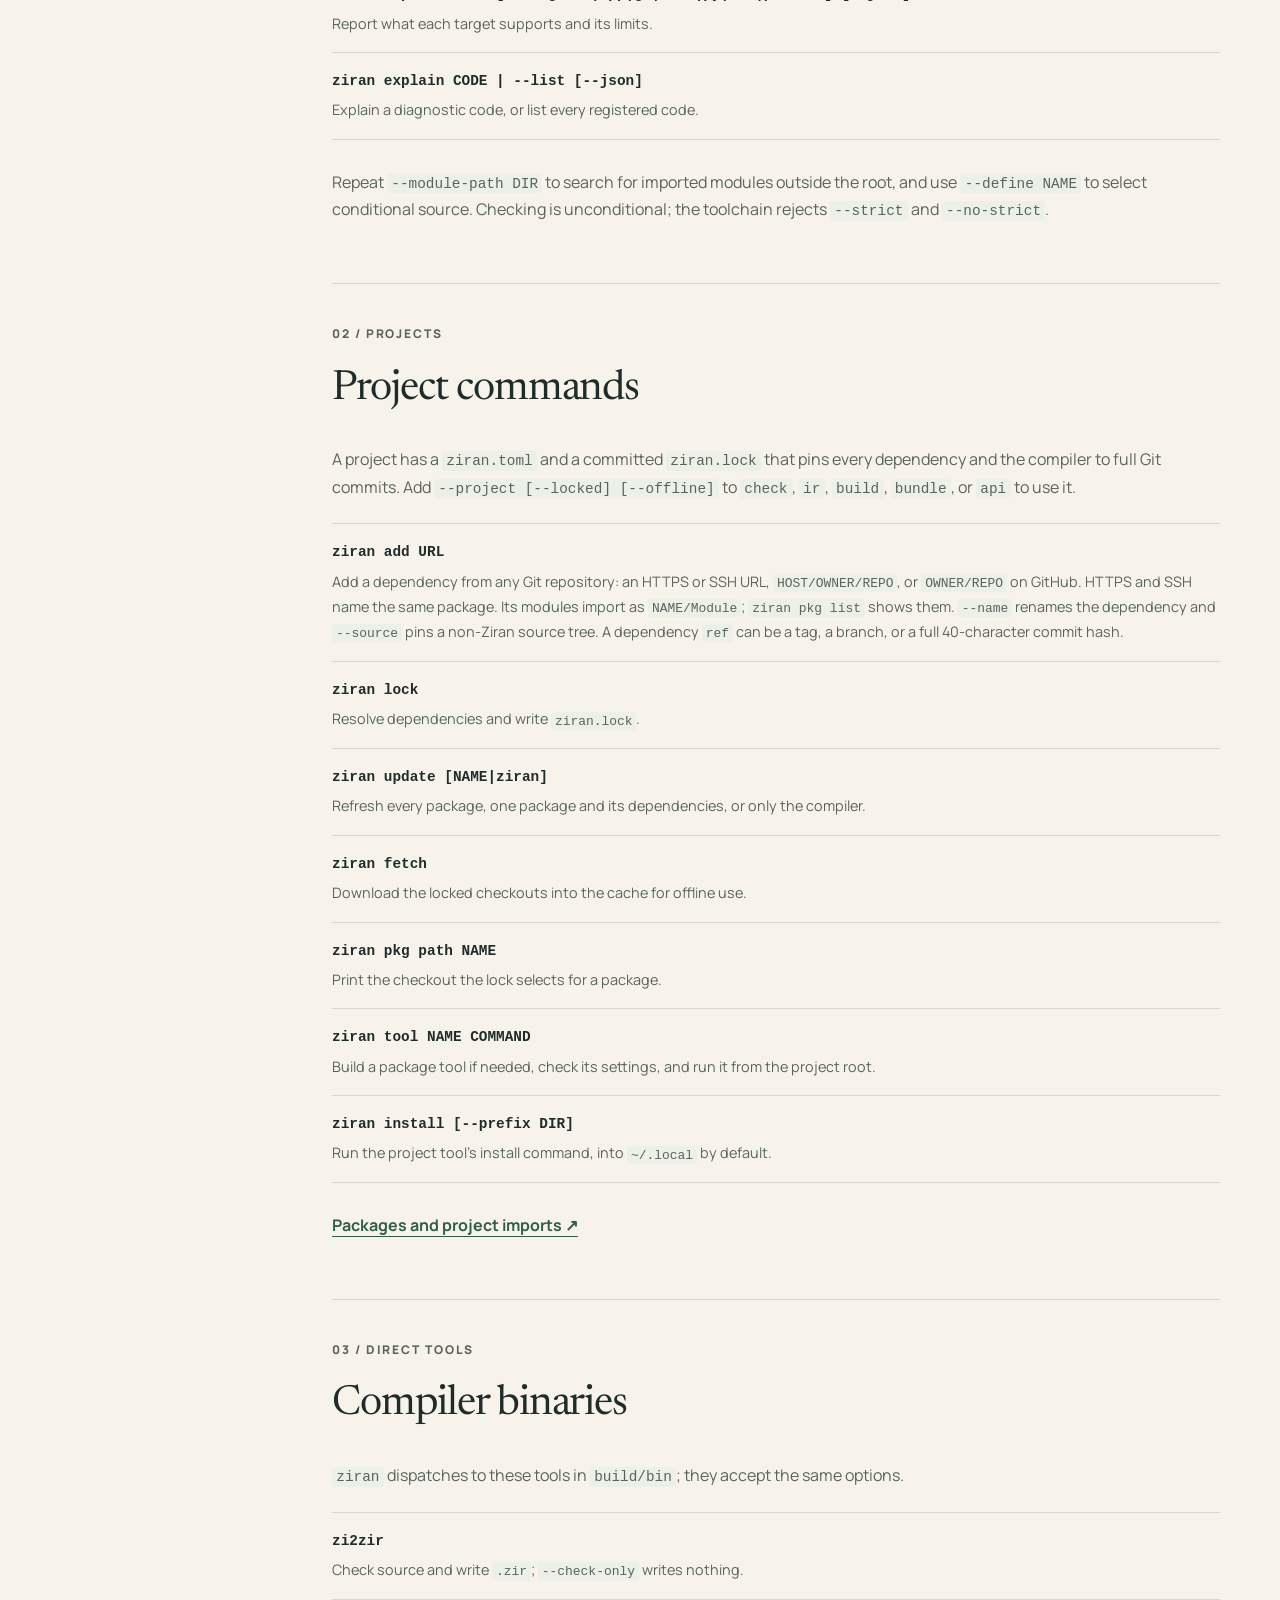
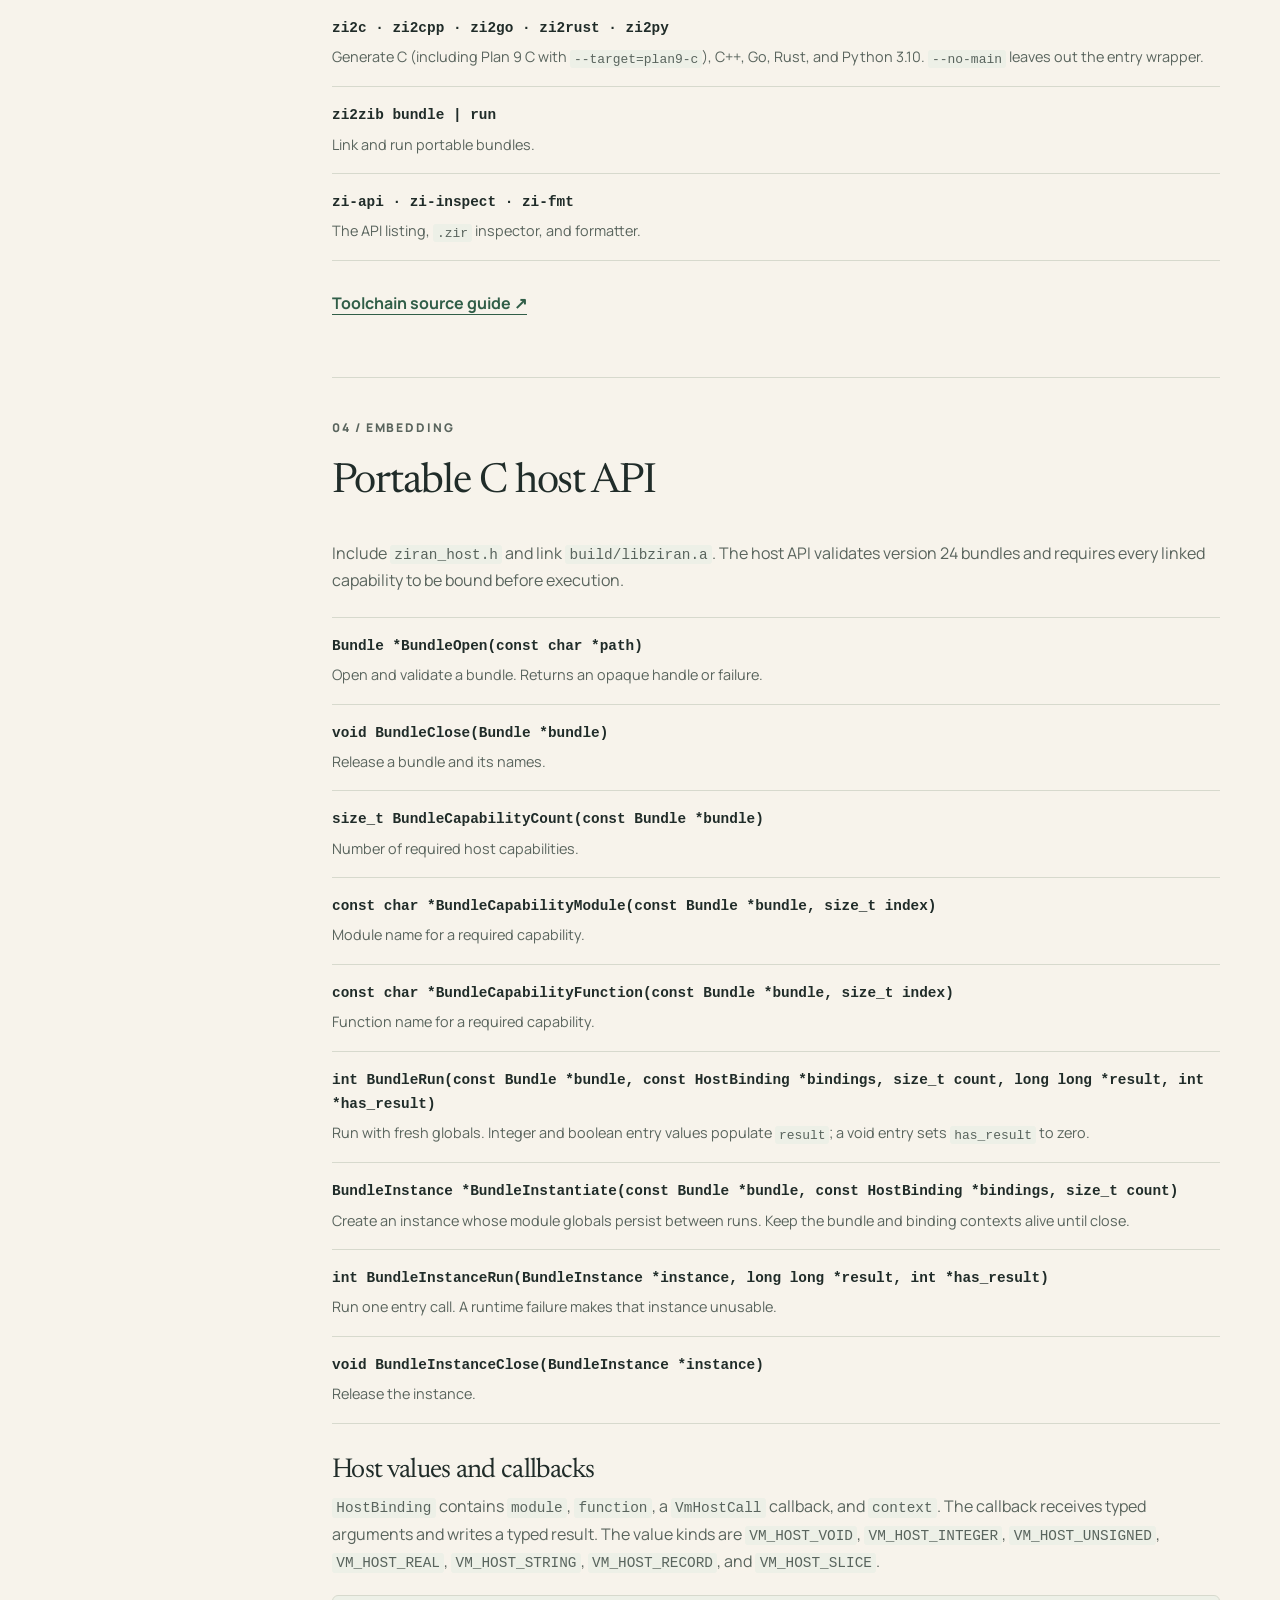
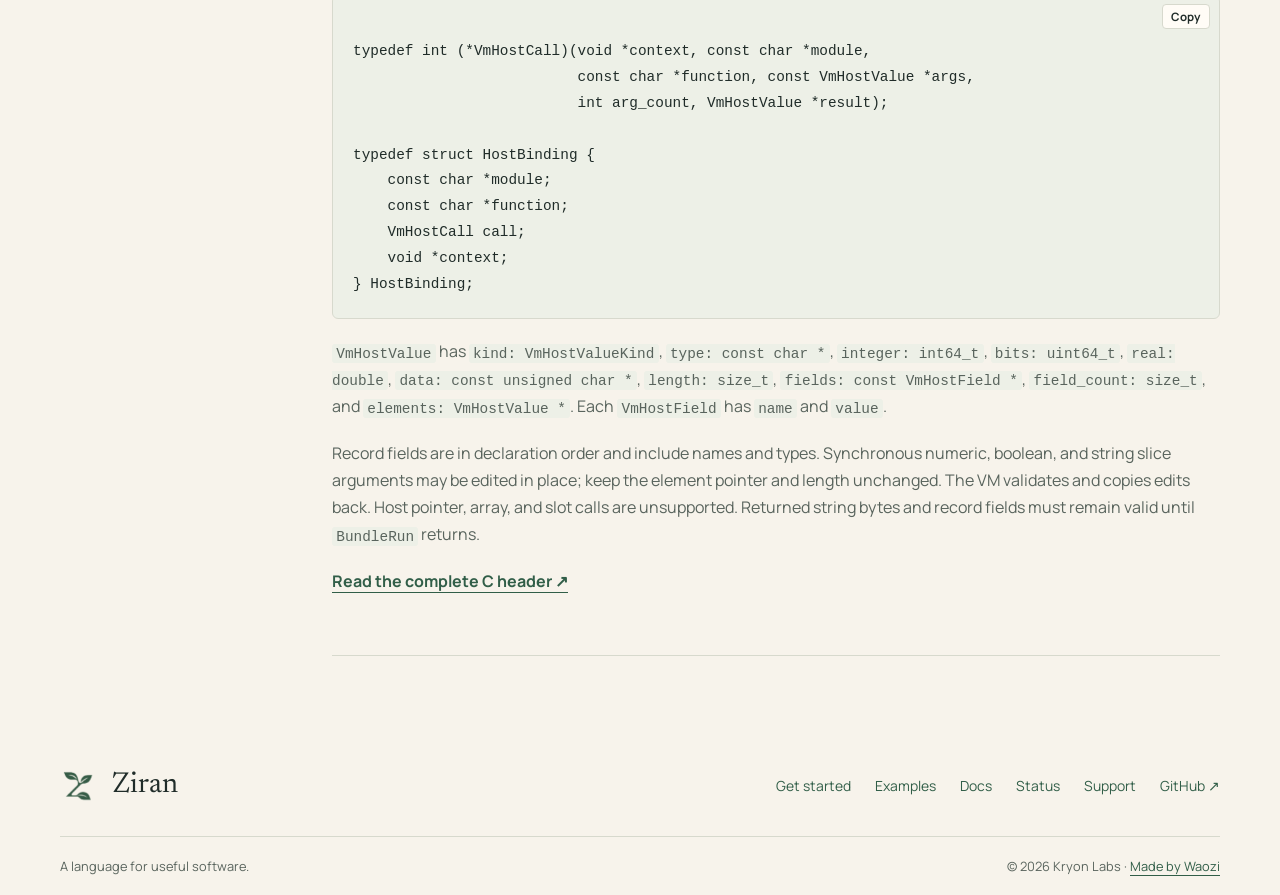
==== commit bb4e542a: "Add dependencies by any Git URL and import them as NAME/Module `ziran add` now takes an HTTPS or SSH" ====
--- a/site/api.html
+++ b/site/api.html
@@ -19,7 +19,7 @@
 <div><code>ziran explain CODE | --list [--json]</code><p>Explain a diagnostic code, or list every registered code.</p></div>
 </div><p>Repeat <code>--module-path DIR</code> to search for imported modules outside the root, and use <code>--define NAME</code> to select conditional source. Checking is unconditional; the toolchain rejects <code>--strict</code> and <code>--no-strict</code>.</p></section>
 <section id="projects"><p class="eyebrow">02 / Projects</p><h2>Project commands</h2><p>A project has a <code>ziran.toml</code> and a committed <code>ziran.lock</code> that pins every dependency and the compiler to full Git commits. Add <code>--project [--locked] [--offline]</code> to <code>check</code>, <code>ir</code>, <code>build</code>, <code>bundle</code>, or <code>api</code> to use it.</p><div class="api-list">
-<div><code>ziran add OWNER/REPO</code><p>Add a dependency from GitHub; <code>--git URL</code> names another host and <code>--source</code> pins a non-Ziran source tree. A dependency <code>ref</code> can be a tag, a branch, or a full 40-character commit hash.</p></div>
+<div><code>ziran add URL</code><p>Add a dependency from any Git repository: an HTTPS or SSH URL, <code>HOST/OWNER/REPO</code>, or <code>OWNER/REPO</code> on GitHub. HTTPS and SSH name the same package. Its modules import as <code>NAME/Module</code>; <code>ziran pkg list</code> shows them. <code>--name</code> renames the dependency and <code>--source</code> pins a non-Ziran source tree. A dependency <code>ref</code> can be a tag, a branch, or a full 40-character commit hash.</p></div>
 <div><code>ziran lock</code><p>Resolve dependencies and write <code>ziran.lock</code>.</p></div>
 <div><code>ziran update [NAME|ziran]</code><p>Refresh every package, one package and its dependencies, or only the compiler.</p></div>
 <div><code>ziran fetch</code><p>Download the locked checkouts into the cache for offline use.</p></div>
--- a/site/styles.css
+++ b/site/styles.css
@@ -1,151 +1,2013 @@
-@font-face{font-family:Manrope;src:url('assets/manrope.woff2') format('woff2');font-weight:200 800;font-display:swap}
-@font-face{font-family:Newsreader;src:url('assets/newsreader.woff2') format('woff2');font-weight:200 800;font-display:swap}
-:root{color-scheme:light;--bg:#f7f3eb;--surface:#fffcf6;--surface-muted:#eeeadf;--ink:#202c29;--muted:#59645d;--line:#d7d9cd;--accent:#315e48;--accent-ink:#fffdf7;--rust:#a64e32;--code:#edf0e7}
-:root[data-theme=dark]{color-scheme:dark;--bg:#18221f;--surface:#202e28;--surface-muted:#26352e;--ink:#f4efe3;--muted:#b9c4b9;--line:#415247;--accent:#b5d4a9;--accent-ink:#17241b;--rust:#e6a386;--code:#202c27}
-*{box-sizing:border-box}
-html{scroll-behavior:smooth;scroll-padding-top:6rem}
-body{margin:0;background:var(--bg);color:var(--ink);font:16px/1.7 Manrope,Arial,sans-serif}
-a{color:var(--accent);text-underline-offset:4px}
-a:hover{text-decoration-thickness:2px}
-button{font:inherit;color:inherit;cursor:pointer}
-img{max-width:100%;height:auto}
-:focus-visible{outline:3px solid var(--rust);outline-offset:4px}
-h1,h2,h3,p{margin-top:0}
-h1,h2,h3{font-family:Newsreader,Georgia,serif;font-weight:450;line-height:1.08;letter-spacing:-.025em;text-wrap:balance}
-h1{font-size:clamp(3rem,5.3vw,5.25rem)}
-h2{font-size:clamp(2.2rem,3.5vw,3.4rem)}
-h3{font-size:1.7rem}
-h1 em,h2 em{font-style:normal;color:var(--accent)}
-p{margin-bottom:1.2rem}
-code,pre{font-family:ui-monospace,SFMono-Regular,Consolas,monospace}
-p code,li code{font-size:.9em;background:var(--code);padding:.12em .3em;border-radius:3px}
-pre{margin:0;white-space:pre;overflow-x:auto;tab-size:4;font-size:.9rem;line-height:1.8}
-main,.site-header-inner,footer{width:min(1160px,calc(100% - 64px));margin-inline:auto}
-main>section{padding-block:4.3rem;border-bottom:1px solid var(--line)}
-.skip-link{position:fixed;top:-80px;left:1rem;z-index:20;background:var(--surface);padding:.7rem 1rem}
-.skip-link:focus{top:1rem}
-.site-header{border-bottom:1px solid var(--line);position:relative;z-index:10}
-.site-header-inner{min-height:84px;display:flex;align-items:center;justify-content:space-between;gap:2rem}
-.brand{display:inline-flex;align-items:center;gap:.7rem;color:var(--ink);text-decoration:none;font:600 1.8rem Newsreader,Georgia,serif}
-.brand-mark{display:grid;place-items:center;width:34px;height:34px;background:var(--accent);color:var(--accent-ink);border-radius:5px;font:700 1.3rem Manrope,Arial,sans-serif}
-.brand-icon{width:36px;height:36px;object-fit:contain;flex:none;transform:scale(1.5);margin-right:5px}
-:root[data-theme=dark] .brand-icon{background:#f7f3eb;border-radius:5px}
-.header-nav{display:flex;align-items:center;gap:1.8rem}
-.header-nav a{color:var(--ink);font-size:.9rem;text-decoration:none}
-.header-nav a:hover,.header-nav a[aria-current=page]{color:var(--accent);text-decoration:underline}
-.theme-toggle{display:grid;place-items:center;flex:0 0 40px;padding:0;background:none;border:1px solid var(--line);border-radius:50%;width:40px;height:40px;line-height:1}
-.theme-toggle::before{content:"";display:block;width:16px;height:16px;border:1.5px solid currentColor;border-radius:50%;background:linear-gradient(90deg,currentColor 50%,transparent 50%)}
-.menu-button{display:none;border:1px solid var(--line);border-radius:5px;padding:.4rem .8rem;background:var(--surface)}
-.eyebrow{color:var(--rust);font-size:.75rem;letter-spacing:.16em;text-transform:uppercase;font-weight:800;margin-bottom:1.4rem}
-.hero{display:grid;grid-template-columns:minmax(0,1.03fr) minmax(0,.97fr);align-items:center;gap:3.7rem;min-height:610px}
-.hero h1{line-height:1.01;margin-bottom:1.7rem}
-.hero-lead{font-size:1.13rem;color:var(--muted);max-width:35rem}
-.actions{display:flex;flex-wrap:wrap;gap:.75rem;margin:1.9rem 0 1.2rem}
-.btn{display:inline-flex;align-items:center;justify-content:center;gap:.7rem;min-height:46px;padding:.7rem 1.1rem;border:1px solid var(--line);border-radius:5px;color:var(--ink);text-decoration:none;font-size:.9rem;font-weight:700;background:transparent}
-.btn:hover{background:var(--surface-muted);text-decoration:none}
-.btn-primary{background:var(--accent);border-color:var(--accent);color:var(--accent-ink)}
-.btn-primary:hover{background:var(--ink);border-color:var(--ink);color:var(--bg)}
-.hero-note{font-size:.83rem;color:var(--muted)}
-.hero-note span{margin:0 .35rem}
-.hero-code{min-width:0;background:var(--surface);border:1px solid var(--line);box-shadow:16px 16px 0 var(--surface-muted);border-radius:8px;overflow:hidden;transform:rotate(1deg)}
-.code-title{display:flex;align-items:center;gap:1rem;border-bottom:1px solid var(--line);padding:.75rem 1rem;font-size:.85rem;font-weight:700}
-.code-dots{display:inline-flex;gap:.35rem}.code-dots i{width:8px;height:8px;border-radius:50%;background:var(--line)}
-.code-tag{margin-left:auto;color:var(--muted);font-size:.7rem;text-transform:uppercase;letter-spacing:.1em}
-.hero-code pre{padding:1.35rem;color:var(--ink);font-size:.85rem;min-height:385px}
-.c-decl{color:var(--rust);font-weight:700}
-.code-foot{display:flex;flex-wrap:wrap;gap:.55rem;align-items:center;border-top:1px solid var(--line);padding:.75rem 1rem;font-size:.72rem;color:var(--muted);text-transform:uppercase;letter-spacing:.06em}
-.intro-band{display:grid;grid-template-columns:repeat(3,1fr);gap:2rem}
-.intro-band>div+div{border-left:1px solid var(--line);padding-left:2rem}
-.intro-band span{display:block;color:var(--rust);font-size:.7rem;letter-spacing:.14em;font-weight:800;margin-bottom:.8rem}
-.intro-band strong{display:block;font:500 1.8rem Newsreader,Georgia,serif;margin-bottom:.35rem}
-.intro-band p{color:var(--muted);margin:0;font-size:.93rem}
-.split-section{display:grid;grid-template-columns:1fr 1fr;gap:5rem;align-items:start}
-.split-section p{color:var(--muted)}
-.split-section h2{margin-bottom:1.5rem}
-.text-link{font-weight:700;text-decoration:none;border-bottom:1px solid var(--accent)}
-.text-link:hover{border-bottom-width:2px}
-.pipeline{background:var(--surface);border:1px solid var(--line);padding:1.5rem 2rem;border-radius:8px}
-.pipeline>div:not(.pipeline-targets){display:flex;align-items:center;gap:1rem;flex-wrap:wrap}
-.pipeline small{color:var(--rust);font-size:.68rem;letter-spacing:.14em;font-weight:800;width:8rem}
-.pipeline strong{font:500 2rem Newsreader,Georgia,serif;color:var(--ink)}
-.pipeline span:not(.pipe-arrow){color:var(--muted);font-size:.82rem;margin-left:auto}
-.pipe-arrow{display:block;color:var(--rust);font-size:1.2rem;margin:.3rem 0 .3rem 9.8rem}
-.pipeline-targets{display:grid;grid-template-columns:1fr 1fr;gap:.8rem}.pipeline-targets>div{border:1px solid var(--line);padding:1rem;border-radius:5px}.pipeline-targets small,.pipeline-targets strong{display:block;width:auto}.pipeline-targets strong{font-size:1.55rem}
-.relationship{background:linear-gradient(115deg,transparent 60%,var(--surface-muted));padding-inline:1rem}
-.status-callout{display:grid;grid-template-columns:1fr 1fr;gap:5rem;align-items:start}
-.status-callout p:not(.eyebrow){color:var(--muted)}
-footer{padding-block:3rem 2rem}
-.footer-top,.footer-bottom{display:flex;justify-content:space-between;gap:2rem;align-items:center}
-.footer-top{padding-bottom:2rem;border-bottom:1px solid var(--line)}
-.footer-top nav{display:flex;gap:1.5rem;flex-wrap:wrap}.footer-top nav a{font-size:.87rem;text-decoration:none}
-.footer-bottom{padding-top:1.2rem;color:var(--muted);font-size:.8rem}.footer-bottom p{margin:0}
-.article-head{padding-block:4rem 2.5rem;border-bottom:1px solid var(--line);max-width:54rem}.article-head h1{margin-bottom:1.2rem}.article-head>p:last-child{color:var(--muted);font-size:1.1rem}
-.article-grid{display:grid;grid-template-columns:12rem minmax(0,1fr);gap:5rem;padding-block:2rem 4rem}
-.page-toc{position:sticky;top:2rem;align-self:start;display:grid;gap:.6rem;font-size:.85rem}.page-toc strong{color:var(--rust);text-transform:uppercase;letter-spacing:.1em;font-size:.73rem}.page-toc a{text-decoration:none}
-.article-body section{padding-block:2.5rem;border-bottom:1px solid var(--line);scroll-margin-top:2rem}.article-body section:first-child{padding-top:.5rem}.article-body h2{font-size:2.6rem}.article-body p{max-width:48rem;color:var(--muted)}.article-body pre{background:var(--code);border:1px solid var(--line);border-radius:6px;padding:1.25rem;margin:1.2rem 0;max-width:100%}
-.link-list{display:grid;border-top:1px solid var(--line)}.link-list a{display:flex;justify-content:space-between;gap:1.5rem;padding:1rem 0;border-bottom:1px solid var(--line);text-decoration:none}.link-list span{color:var(--muted);font-size:.85rem;text-align:right}
-.api-list{border-top:1px solid var(--line);margin:1.4rem 0 1.8rem}.api-list>div{padding:1rem 0;border-bottom:1px solid var(--line)}.api-list>div>code{display:block;overflow-wrap:anywhere;color:var(--ink);font-size:.9rem;font-weight:700}.api-list p{margin:.3rem 0 0;font-size:.9rem}.api-list p.api-note{color:var(--accent);font-size:.78rem;font-weight:600;letter-spacing:.02em}.api-body h3{margin:2rem 0 .5rem}.api-body section p{max-width:100%}
-.status-grid{display:grid;grid-template-columns:repeat(2,1fr);gap:1px;background:var(--line);padding:0!important;margin-block:2rem}.status-grid article{background:var(--bg);padding:2rem}.status-grid h2{font-size:2rem}.status-grid p{color:var(--muted);margin:0}.status-label{color:var(--rust);font-size:.72rem;text-transform:uppercase;letter-spacing:.12em;font-weight:800}
-.status-roadmap{max-width:60rem}.roadmap-list{border-top:1px solid var(--line);margin:1.8rem 0 2rem}.roadmap-list>div{display:grid;grid-template-columns:13rem 1fr;gap:2rem;padding:1.1rem 0;border-bottom:1px solid var(--line)}.roadmap-list p{color:var(--muted);margin:0}
-@media(max-width:850px){.hero{grid-template-columns:1fr;gap:2rem;padding-block:3.5rem}.hero-code{transform:none;max-width:42rem}.split-section,.status-callout{gap:2rem}.pipeline>div:not(.pipeline-targets){display:block}.pipeline span:not(.pipe-arrow){display:block;margin:0}.pipe-arrow{margin-left:0}.article-grid{gap:2rem}}
-@media(max-width:650px){main,.site-header-inner,footer{width:min(100% - 36px,1160px)}main>section{padding-block:3.2rem}.site-header-inner{min-height:68px}.brand{font-size:1.55rem}.menu-button{display:block}.header-nav{display:none;position:absolute;top:100%;left:0;right:0;padding:1rem 18px 1.4rem;background:var(--surface);border-bottom:1px solid var(--line);box-shadow:0 12px 20px #0002;align-items:stretch;flex-direction:column;gap:.9rem}.header-nav.is-open{display:flex}.header-nav a{font-size:1rem}.hero{min-height:0}.hero h1{font-size:clamp(2.8rem,12vw,4.3rem)}.hero-code pre{font-size:.75rem;min-height:0}.intro-band,.split-section,.status-callout,.status-grid,.article-grid{grid-template-columns:1fr}.intro-band>div+div{border-left:0;border-top:1px solid var(--line);padding-left:0;padding-top:1.5rem}.relationship{padding-inline:0}.article-head{padding-block:3rem 2rem}.article-grid{padding-top:0}.page-toc{position:static;display:flex;flex-wrap:wrap;gap:.55rem 1rem;padding:1rem 0;border-bottom:1px solid var(--line)}.page-toc strong{width:100%}.status-grid article{padding:1.5rem}.roadmap-list>div{grid-template-columns:1fr;gap:.3rem}.footer-top,.footer-bottom{align-items:flex-start;flex-direction:column;gap:1rem}.footer-top nav{gap:1rem}}
-@media(prefers-reduced-motion:reduce){html{scroll-behavior:auto}}
+@font-face {
+  font-family: Manrope;
+  src: url("assets/manrope.woff2") format("woff2");
+  font-weight: 200 800;
+  font-display: swap;
+}
+@font-face {
+  font-family: Newsreader;
+  src: url("assets/newsreader.woff2") format("woff2");
+  font-weight: 200 800;
+  font-display: swap;
+}
+:root {
+  color-scheme: light;
+  --bg: #f7f3eb;
+  --surface: #fffcf6;
+  --surface-muted: #eeeadf;
+  --ink: #202c29;
+  --muted: #59645d;
+  --line: #d7d9cd;
+  --accent: #315e48;
+  --accent-ink: #fffdf7;
+  --rust: #a64e32;
+  --code: #edf0e7;
+}
+:root[data-theme="dark"] {
+  color-scheme: dark;
+  --bg: #18221f;
+  --surface: #202e28;
+  --surface-muted: #26352e;
+  --ink: #f4efe3;
+  --muted: #b9c4b9;
+  --line: #415247;
+  --accent: #b5d4a9;
+  --accent-ink: #17241b;
+  --rust: #e6a386;
+  --code: #202c27;
+}
+* {
+  box-sizing: border-box;
+}
+html {
+  scroll-behavior: smooth;
+  scroll-padding-top: 6rem;
+}
+body {
+  margin: 0;
+  background: var(--bg);
+  color: var(--ink);
+  font:
+    16px/1.7 Manrope,
+    Arial,
+    sans-serif;
+}
+a {
+  color: var(--accent);
+  text-underline-offset: 4px;
+}
+a:hover {
+  text-decoration-thickness: 2px;
+}
+button {
+  font: inherit;
+  color: inherit;
+  cursor: pointer;
+}
+img {
+  max-width: 100%;
+  height: auto;
+}
+:focus-visible {
+  outline: 3px solid var(--rust);
+  outline-offset: 4px;
+}
+h1,
+h2,
+h3,
+p {
+  margin-top: 0;
+}
+h1,
+h2,
+h3 {
+  font-family: Newsreader, Georgia, serif;
+  font-weight: 450;
+  line-height: 1.08;
+  letter-spacing: -0.025em;
+  text-wrap: balance;
+}
+h1 {
+  font-size: clamp(3rem, 5.3vw, 5.25rem);
+}
+h2 {
+  font-size: clamp(2.2rem, 3.5vw, 3.4rem);
+}
+h3 {
+  font-size: 1.7rem;
+}
+h1 em,
+h2 em {
+  font-style: normal;
+  color: var(--accent);
+}
+p {
+  margin-bottom: 1.2rem;
+}
+code,
+pre {
+  font-family: ui-monospace, SFMono-Regular, Consolas, monospace;
+}
+p code,
+li code {
+  font-size: 0.9em;
+  background: var(--code);
+  padding: 0.12em 0.3em;
+  border-radius: 3px;
+}
+pre {
+  margin: 0;
+  white-space: pre;
+  overflow-x: auto;
+  tab-size: 4;
+  font-size: 0.9rem;
+  line-height: 1.8;
+}
+main,
+.site-header-inner,
+footer {
+  width: min(1160px, calc(100% - 64px));
+  margin-inline: auto;
+}
+main > section {
+  padding-block: 4.3rem;
+  border-bottom: 1px solid var(--line);
+}
+.skip-link {
+  position: fixed;
+  top: -80px;
+  left: 1rem;
+  z-index: 20;
+  background: var(--surface);
+  padding: 0.7rem 1rem;
+}
+.skip-link:focus {
+  top: 1rem;
+}
+.site-header {
+  border-bottom: 1px solid var(--line);
+  position: relative;
+  z-index: 10;
+}
+.site-header-inner {
+  min-height: 84px;
+  display: flex;
+  align-items: center;
+  justify-content: space-between;
+  gap: 2rem;
+}
+.brand {
+  display: inline-flex;
+  align-items: center;
+  gap: 0.7rem;
+  color: var(--ink);
+  text-decoration: none;
+  font:
+    600 1.8rem Newsreader,
+    Georgia,
+    serif;
+}
+.brand-mark {
+  display: grid;
+  place-items: center;
+  width: 34px;
+  height: 34px;
+  background: var(--accent);
+  color: var(--accent-ink);
+  border-radius: 5px;
+  font:
+    700 1.3rem Manrope,
+    Arial,
+    sans-serif;
+}
+.brand-icon {
+  width: 36px;
+  height: 36px;
+  object-fit: contain;
+  flex: none;
+  transform: scale(1.5);
+  margin-right: 5px;
+}
+:root[data-theme="dark"] .brand-icon {
+  background: #f7f3eb;
+  border-radius: 5px;
+}
+.header-nav {
+  display: flex;
+  align-items: center;
+  gap: 1.8rem;
+}
+.header-nav a {
+  color: var(--ink);
+  font-size: 0.9rem;
+  text-decoration: none;
+}
+.header-nav a:hover,
+.header-nav a[aria-current="page"] {
+  color: var(--accent);
+  text-decoration: underline;
+}
+.theme-toggle {
+  display: grid;
+  place-items: center;
+  flex: 0 0 40px;
+  padding: 0;
+  background: none;
+  border: 1px solid var(--line);
+  border-radius: 50%;
+  width: 40px;
+  height: 40px;
+  line-height: 1;
+}
+.theme-toggle::before {
+  content: "";
+  display: block;
+  width: 16px;
+  height: 16px;
+  border: 1.5px solid currentColor;
+  border-radius: 50%;
+  background: linear-gradient(90deg, currentColor 50%, transparent 50%);
+}
+.menu-button {
+  display: none;
+  border: 1px solid var(--line);
+  border-radius: 5px;
+  padding: 0.4rem 0.8rem;
+  background: var(--surface);
+}
+.eyebrow {
+  color: var(--rust);
+  font-size: 0.75rem;
+  letter-spacing: 0.16em;
+  text-transform: uppercase;
+  font-weight: 800;
+  margin-bottom: 1.4rem;
+}
+.hero {
+  display: grid;
+  grid-template-columns: minmax(0, 1.03fr) minmax(0, 0.97fr);
+  align-items: center;
+  gap: 3.7rem;
+  min-height: 610px;
+}
+.hero h1 {
+  line-height: 1.01;
+  margin-bottom: 1.7rem;
+}
+.hero-lead {
+  font-size: 1.13rem;
+  color: var(--muted);
+  max-width: 35rem;
+}
+.actions {
+  display: flex;
+  flex-wrap: wrap;
+  gap: 0.75rem;
+  margin: 1.9rem 0 1.2rem;
+}
+.btn {
+  display: inline-flex;
+  align-items: center;
+  justify-content: center;
+  gap: 0.7rem;
+  min-height: 46px;
+  padding: 0.7rem 1.1rem;
+  border: 1px solid var(--line);
+  border-radius: 5px;
+  color: var(--ink);
+  text-decoration: none;
+  font-size: 0.9rem;
+  font-weight: 700;
+  background: transparent;
+}
+.btn:hover {
+  background: var(--surface-muted);
+  text-decoration: none;
+}
+.btn-primary {
+  background: var(--accent);
+  border-color: var(--accent);
+  color: var(--accent-ink);
+}
+.btn-primary:hover {
+  background: var(--ink);
+  border-color: var(--ink);
+  color: var(--bg);
+}
+.hero-note {
+  font-size: 0.83rem;
+  color: var(--muted);
+}
+.hero-note span {
+  margin: 0 0.35rem;
+}
+.hero-code {
+  min-width: 0;
+  background: var(--surface);
+  border: 1px solid var(--line);
+  box-shadow: 16px 16px 0 var(--surface-muted);
+  border-radius: 8px;
+  overflow: hidden;
+  transform: rotate(1deg);
+}
+.code-title {
+  display: flex;
+  align-items: center;
+  gap: 1rem;
+  border-bottom: 1px solid var(--line);
+  padding: 0.75rem 1rem;
+  font-size: 0.85rem;
+  font-weight: 700;
+}
+.code-dots {
+  display: inline-flex;
+  gap: 0.35rem;
+}
+.code-dots i {
+  width: 8px;
+  height: 8px;
+  border-radius: 50%;
+  background: var(--line);
+}
+.code-tag {
+  margin-left: auto;
+  color: var(--muted);
+  font-size: 0.7rem;
+  text-transform: uppercase;
+  letter-spacing: 0.1em;
+}
+.hero-code pre {
+  padding: 1.35rem;
+  color: var(--ink);
+  font-size: 0.85rem;
+  min-height: 385px;
+}
+.c-decl {
+  color: var(--rust);
+  font-weight: 700;
+}
+.code-foot {
+  display: flex;
+  flex-wrap: wrap;
+  gap: 0.55rem;
+  align-items: center;
+  border-top: 1px solid var(--line);
+  padding: 0.75rem 1rem;
+  font-size: 0.72rem;
+  color: var(--muted);
+  text-transform: uppercase;
+  letter-spacing: 0.06em;
+}
+.intro-band {
+  display: grid;
+  grid-template-columns: repeat(3, 1fr);
+  gap: 2rem;
+}
+.intro-band > div + div {
+  border-left: 1px solid var(--line);
+  padding-left: 2rem;
+}
+.intro-band span {
+  display: block;
+  color: var(--rust);
+  font-size: 0.7rem;
+  letter-spacing: 0.14em;
+  font-weight: 800;
+  margin-bottom: 0.8rem;
+}
+.intro-band strong {
+  display: block;
+  font:
+    500 1.8rem Newsreader,
+    Georgia,
+    serif;
+  margin-bottom: 0.35rem;
+}
+.intro-band p {
+  color: var(--muted);
+  margin: 0;
+  font-size: 0.93rem;
+}
+.split-section {
+  display: grid;
+  grid-template-columns: 1fr 1fr;
+  gap: 5rem;
+  align-items: start;
+}
+.split-section p {
+  color: var(--muted);
+}
+.split-section h2 {
+  margin-bottom: 1.5rem;
+}
+.text-link {
+  font-weight: 700;
+  text-decoration: none;
+  border-bottom: 1px solid var(--accent);
+}
+.text-link:hover {
+  border-bottom-width: 2px;
+}
+.pipeline {
+  background: var(--surface);
+  border: 1px solid var(--line);
+  padding: 1.5rem 2rem;
+  border-radius: 8px;
+}
+.pipeline > div:not(.pipeline-targets) {
+  display: flex;
+  align-items: center;
+  gap: 1rem;
+  flex-wrap: wrap;
+}
+.pipeline small {
+  color: var(--rust);
+  font-size: 0.68rem;
+  letter-spacing: 0.14em;
+  font-weight: 800;
+  width: 8rem;
+}
+.pipeline strong {
+  font:
+    500 2rem Newsreader,
+    Georgia,
+    serif;
+  color: var(--ink);
+}
+.pipeline span:not(.pipe-arrow) {
+  color: var(--muted);
+  font-size: 0.82rem;
+  margin-left: auto;
+}
+.pipe-arrow {
+  display: block;
+  color: var(--rust);
+  font-size: 1.2rem;
+  margin: 0.3rem 0 0.3rem 9.8rem;
+}
+.pipeline-targets {
+  display: grid;
+  grid-template-columns: 1fr 1fr;
+  gap: 0.8rem;
+}
+.pipeline-targets > div {
+  border: 1px solid var(--line);
+  padding: 1rem;
+  border-radius: 5px;
+}
+.pipeline-targets small,
+.pipeline-targets strong {
+  display: block;
+  width: auto;
+}
+.pipeline-targets strong {
+  font-size: 1.55rem;
+}
+.relationship {
+  background: linear-gradient(115deg, transparent 60%, var(--surface-muted));
+  padding-inline: 1rem;
+}
+.status-callout {
+  display: grid;
+  grid-template-columns: 1fr 1fr;
+  gap: 5rem;
+  align-items: start;
+}
+.status-callout p:not(.eyebrow) {
+  color: var(--muted);
+}
+footer {
+  padding-block: 3rem 2rem;
+}
+.footer-top,
+.footer-bottom {
+  display: flex;
+  justify-content: space-between;
+  gap: 2rem;
+  align-items: center;
+}
+.footer-top {
+  padding-bottom: 2rem;
+  border-bottom: 1px solid var(--line);
+}
+.footer-top nav {
+  display: flex;
+  gap: 1.5rem;
+  flex-wrap: wrap;
+}
+.footer-top nav a {
+  font-size: 0.87rem;
+  text-decoration: none;
+}
+.footer-bottom {
+  padding-top: 1.2rem;
+  color: var(--muted);
+  font-size: 0.8rem;
+}
+.footer-bottom p {
+  margin: 0;
+}
+.article-head {
+  padding-block: 4rem 2.5rem;
+  border-bottom: 1px solid var(--line);
+  max-width: 54rem;
+}
+.article-head h1 {
+  margin-bottom: 1.2rem;
+}
+.article-head > p:last-child {
+  color: var(--muted);
+  font-size: 1.1rem;
+}
+.article-grid {
+  display: grid;
+  grid-template-columns: 12rem minmax(0, 1fr);
+  gap: 5rem;
+  padding-block: 2rem 4rem;
+}
+.page-toc {
+  position: sticky;
+  top: 2rem;
+  align-self: start;
+  display: grid;
+  gap: 0.6rem;
+  font-size: 0.85rem;
+}
+.page-toc strong {
+  color: var(--rust);
+  text-transform: uppercase;
+  letter-spacing: 0.1em;
+  font-size: 0.73rem;
+}
+.page-toc a {
+  text-decoration: none;
+}
+.article-body section {
+  padding-block: 2.5rem;
+  border-bottom: 1px solid var(--line);
+  scroll-margin-top: 2rem;
+}
+.article-body section:first-child {
+  padding-top: 0.5rem;
+}
+.article-body h2 {
+  font-size: 2.6rem;
+}
+.article-body p {
+  max-width: 48rem;
+  color: var(--muted);
+}
+.article-body pre {
+  background: var(--code);
+  border: 1px solid var(--line);
+  border-radius: 6px;
+  padding: 1.25rem;
+  margin: 1.2rem 0;
+  max-width: 100%;
+}
+.link-list {
+  display: grid;
+  border-top: 1px solid var(--line);
+}
+.link-list a {
+  display: flex;
+  justify-content: space-between;
+  gap: 1.5rem;
+  padding: 1rem 0;
+  border-bottom: 1px solid var(--line);
+  text-decoration: none;
+}
+.link-list span {
+  color: var(--muted);
+  font-size: 0.85rem;
+  text-align: right;
+}
+.api-list {
+  border-top: 1px solid var(--line);
+  margin: 1.4rem 0 1.8rem;
+}
+.api-list > div {
+  padding: 1rem 0;
+  border-bottom: 1px solid var(--line);
+}
+.api-list > div > code {
+  display: block;
+  overflow-wrap: anywhere;
+  color: var(--ink);
+  font-size: 0.9rem;
+  font-weight: 700;
+}
+.api-list p {
+  margin: 0.3rem 0 0;
+  font-size: 0.9rem;
+}
+.api-list p.api-note {
+  color: var(--accent);
+  font-size: 0.78rem;
+  font-weight: 600;
+  letter-spacing: 0.02em;
+}
+.api-body h3 {
+  margin: 2rem 0 0.5rem;
+}
+.api-body section p {
+  max-width: 100%;
+}
+.status-grid {
+  display: grid;
+  grid-template-columns: repeat(2, 1fr);
+  gap: 1px;
+  background: var(--line);
+  padding: 0 !important;
+  margin-block: 2rem;
+}
+.status-grid article {
+  background: var(--bg);
+  padding: 2rem;
+}
+.status-grid h2 {
+  font-size: 2rem;
+}
+.status-grid p {
+  color: var(--muted);
+  margin: 0;
+}
+.status-label {
+  color: var(--rust);
+  font-size: 0.72rem;
+  text-transform: uppercase;
+  letter-spacing: 0.12em;
+  font-weight: 800;
+}
+.status-roadmap {
+  max-width: 60rem;
+}
+.roadmap-list {
+  border-top: 1px solid var(--line);
+  margin: 1.8rem 0 2rem;
+}
+.roadmap-list > div {
+  display: grid;
+  grid-template-columns: 13rem 1fr;
+  gap: 2rem;
+  padding: 1.1rem 0;
+  border-bottom: 1px solid var(--line);
+}
+.roadmap-list p {
+  color: var(--muted);
+  margin: 0;
+}
+@media (max-width: 850px) {
+  .hero {
+    grid-template-columns: 1fr;
+    gap: 2rem;
+    padding-block: 3.5rem;
+  }
+  .hero-code {
+    transform: none;
+    max-width: 42rem;
+  }
+  .split-section,
+  .status-callout {
+    gap: 2rem;
+  }
+  .pipeline > div:not(.pipeline-targets) {
+    display: block;
+  }
+  .pipeline span:not(.pipe-arrow) {
+    display: block;
+    margin: 0;
+  }
+  .pipe-arrow {
+    margin-left: 0;
+  }
+  .article-grid {
+    gap: 2rem;
+  }
+}
+@media (max-width: 650px) {
+  main,
+  .site-header-inner,
+  footer {
+    width: min(100% - 36px, 1160px);
+  }
+  main > section {
+    padding-block: 3.2rem;
+  }
+  .site-header-inner {
+    min-height: 68px;
+  }
+  .brand {
+    font-size: 1.55rem;
+  }
+  .menu-button {
+    display: block;
+  }
+  .header-nav {
+    display: none;
+    position: absolute;
+    top: 100%;
+    left: 0;
+    right: 0;
+    padding: 1rem 18px 1.4rem;
+    background: var(--surface);
+    border-bottom: 1px solid var(--line);
+    box-shadow: 0 12px 20px #0002;
+    align-items: stretch;
+    flex-direction: column;
+    gap: 0.9rem;
+  }
+  .header-nav.is-open {
+    display: flex;
+  }
+  .header-nav a {
+    font-size: 1rem;
+  }
+  .hero {
+    min-height: 0;
+  }
+  .hero h1 {
+    font-size: clamp(2.8rem, 12vw, 4.3rem);
+  }
+  .hero-code pre {
+    font-size: 0.75rem;
+    min-height: 0;
+  }
+  .intro-band,
+  .split-section,
+  .status-callout,
+  .status-grid,
+  .article-grid {
+    grid-template-columns: 1fr;
+  }
+  .intro-band > div + div {
+    border-left: 0;
+    border-top: 1px solid var(--line);
+    padding-left: 0;
+    padding-top: 1.5rem;
+  }
+  .relationship {
+    padding-inline: 0;
+  }
+  .article-head {
+    padding-block: 3rem 2rem;
+  }
+  .article-grid {
+    padding-top: 0;
+  }
+  .page-toc {
+    position: static;
+    display: flex;
+    flex-wrap: wrap;
+    gap: 0.55rem 1rem;
+    padding: 1rem 0;
+    border-bottom: 1px solid var(--line);
+  }
+  .page-toc strong {
+    width: 100%;
+  }
+  .status-grid article {
+    padding: 1.5rem;
+  }
+  .roadmap-list > div {
+    grid-template-columns: 1fr;
+    gap: 0.3rem;
+  }
+  .footer-top,
+  .footer-bottom {
+    align-items: flex-start;
+    flex-direction: column;
+    gap: 1rem;
+  }
+  .footer-top nav {
+    gap: 1rem;
+  }
+}
+@media (prefers-reduced-motion: reduce) {
+  html {
+    scroll-behavior: auto;
+  }
+}
 
 /* Clear entry paths for the language site. */
-.hero-new{min-height:0;padding-block:5.1rem 5.4rem;gap:4.2rem}
-.hero-new h1{font-size:clamp(3.4rem,5vw,5.5rem);line-height:1.04;max-width:13ch}
-.hero-new .hero-lead{font-size:1.15rem;max-width:34rem;color:var(--ink)}
-.hero-points{padding:0;margin:1.5rem 0 1.7rem;list-style:none;color:var(--muted);font-size:.96rem}
-.hero-points li{position:relative;padding-left:1.55rem;margin:.45rem 0}
-.hero-points li::before{content:"✓";position:absolute;left:0;color:var(--accent);font-weight:800}
-.hero-new .hero-code{transform:none;box-shadow:14px 14px 0 var(--surface-muted)}
-.hero-new .hero-code pre{min-height:0;padding:1.45rem 1.5rem;font-size:.9rem;line-height:1.75}
-.code-output{display:flex;align-items:center;justify-content:space-between;gap:1rem;background:var(--code);border-top:1px solid var(--line);padding:.8rem 1.25rem;font: .83rem ui-monospace,SFMono-Regular,Consolas,monospace}
-.code-output strong{color:var(--accent);font-size:1.2rem}
-.hero-new .code-foot{padding:.8rem 1.25rem;text-transform:none;letter-spacing:0;font-size:.78rem}
-.hero-new .code-foot a{font-weight:700;text-decoration:none}
-.hero-new .code-foot a:hover{text-decoration:underline}
-.section-heading{max-width:46rem;margin-bottom:2.4rem}
-.section-heading .eyebrow{margin-bottom:1rem}
-.section-heading h2{margin-bottom:.9rem}
-.section-heading>p:last-child{color:var(--muted);font-size:1.03rem}
-.feature-grid{display:grid;grid-template-columns:repeat(3,minmax(0,1fr));gap:1px;background:var(--line);border:1px solid var(--line)}
-.feature-grid article{background:var(--surface);padding:1.8rem;display:flex;flex-direction:column;align-items:start}
-.feature-number{color:var(--rust);font-weight:800;font-size:.72rem;letter-spacing:.15em}
-.feature-grid h3{font-size:1.75rem;margin:1.05rem 0 .8rem}
-.feature-grid p{color:var(--muted);font-size:.92rem;flex:1}
-.feature-grid a{font-size:.88rem;font-weight:800;text-decoration:none}
-.feature-grid a:hover{text-decoration:underline}
-.use-grid,.docs-card-grid{display:grid;grid-template-columns:repeat(3,minmax(0,1fr));gap:1rem}
-.use-grid>a,.docs-card-grid>a{display:flex;flex-direction:column;align-items:start;text-decoration:none;color:var(--ink);border:1px solid var(--line);background:var(--surface);border-radius:6px;padding:1.5rem;min-height:245px;transition:transform .15s ease,box-shadow .15s ease}
-.use-grid>a:hover,.docs-card-grid>a:hover{transform:translateY(-3px);box-shadow:0 8px 20px #0001}
-.use-grid span,.docs-card-grid span{color:var(--rust);font-size:.7rem;letter-spacing:.13em;text-transform:uppercase;font-weight:800}
-.use-grid strong,.docs-card-grid strong{font:500 1.75rem Newsreader,Georgia,serif;margin:.7rem 0 .45rem}
-.use-grid p,.docs-card-grid p{color:var(--muted);font-size:.9rem;flex:1;margin-bottom:.7rem}
-.use-grid b,.docs-card-grid b{color:var(--accent);font-size:.84rem}
-.journey-section{display:grid;grid-template-columns:1fr .85fr;gap:5rem;align-items:center}
-.journey-section p:not(.eyebrow){color:var(--muted);max-width:33rem}
-.journey-section ol{list-style:none;padding:0;margin:0;border-top:1px solid var(--line)}
-.journey-section li{display:grid;grid-template-columns:6rem 1fr;gap:1rem;padding:1.2rem 0;border-bottom:1px solid var(--line)}
-.journey-section li strong{color:var(--accent)}
-.journey-section li span{color:var(--muted)}
-.docs-home .article-head{max-width:48rem}
-.docs-feature{display:grid;grid-template-columns:1fr .65fr;gap:5rem;align-items:center}
-.docs-feature p:not(.eyebrow){color:var(--muted);max-width:37rem}
-.docs-command{border:1px solid var(--line);background:var(--surface);border-radius:6px;padding:1.5rem}
-.docs-command>span{color:var(--rust);font-size:.72rem;font-weight:800;letter-spacing:.15em}
-.docs-command p{margin:1rem 0 0;padding-bottom:1rem;border-bottom:1px solid var(--line)}
-.docs-command p:last-child{padding:0;border:0}
-.docs-command b{color:var(--accent);margin-right:.7rem}
-.docs-card-grid{grid-template-columns:repeat(3,minmax(0,1fr))}
-.docs-card-grid>a{min-height:220px}
-.docs-note{background:var(--surface-muted);padding:1.5rem 2rem!important;margin-bottom:2rem}
-.docs-note p{margin:0}
-.article-body pre{white-space:pre;overflow-x:auto;position:relative;padding-top:2.7rem}
-.copy-button{position:absolute;top:.55rem;right:.55rem;border:1px solid var(--line);background:var(--surface);border-radius:4px;padding:.22rem .55rem;font:700 .72rem Manrope,Arial,sans-serif;color:var(--ink)}
-.copy-button:hover{background:var(--surface-muted)}
-.article-body{min-width:0}
-@media(max-width:850px){.hero-new{gap:2.8rem}.hero-new h1{max-width:15ch}.feature-grid,.use-grid,.docs-card-grid{grid-template-columns:repeat(2,minmax(0,1fr))}.journey-section,.docs-feature{grid-template-columns:1fr;gap:2rem}}
-@media(max-width:650px){.hero-new{padding-block:3.5rem}.hero-new h1{font-size:clamp(3rem,11vw,4.2rem)}.hero-new .hero-code{box-shadow:8px 8px 0 var(--surface-muted)}.feature-grid,.use-grid,.docs-card-grid,.article-grid{grid-template-columns:minmax(0,1fr)}.feature-grid article{padding:1.5rem}.use-grid>a,.docs-card-grid>a{min-height:0}.journey-section li{grid-template-columns:5rem 1fr}.docs-note{padding:1.5rem!important}}
-.support-grid{display:grid;grid-template-columns:repeat(3,minmax(0,1fr));gap:1rem}.support-grid article{display:flex;flex-direction:column;gap:.8rem;min-width:0;padding:1.5rem;border:1px solid var(--line);border-radius:5px;background:var(--surface)}.support-label{color:var(--accent);font-size:.75rem;font-weight:800;letter-spacing:.12em;text-transform:uppercase}.support-address{display:block;width:100%;padding:.75rem .85rem;border:1px solid var(--line);border-radius:4px;background:var(--code);color:var(--ink);text-align:left;cursor:pointer}.support-address:hover{border-color:var(--accent)}.support-address code{display:block;overflow:hidden;white-space:nowrap;text-overflow:ellipsis;background:none;padding:0;font-size:.78rem}.support-address.is-copied{border-color:var(--accent)}.support-grid details summary{cursor:pointer;color:var(--muted);font-size:.85rem}.support-grid details img{display:block;width:172px;height:172px;margin-top:.8rem;padding:.6rem;background:#fff;border-radius:4px;image-rendering:pixelated}.support-note{margin-top:1.2rem;color:var(--muted);font-size:.9rem}
-@media(max-width:850px){.support-grid{grid-template-columns:minmax(0,1fr)}}
+.hero-new {
+  min-height: 0;
+  padding-block: 5.1rem 5.4rem;
+  gap: 4.2rem;
+}
+.hero-new h1 {
+  font-size: clamp(3.4rem, 5vw, 5.5rem);
+  line-height: 1.04;
+  max-width: 13ch;
+}
+.hero-new .hero-lead {
+  font-size: 1.15rem;
+  max-width: 34rem;
+  color: var(--ink);
+}
+.hero-points {
+  padding: 0;
+  margin: 1.5rem 0 1.7rem;
+  list-style: none;
+  color: var(--muted);
+  font-size: 0.96rem;
+}
+.hero-points li {
+  position: relative;
+  padding-left: 1.55rem;
+  margin: 0.45rem 0;
+}
+.hero-points li::before {
+  content: "✓";
+  position: absolute;
+  left: 0;
+  color: var(--accent);
+  font-weight: 800;
+}
+.hero-new .hero-code {
+  transform: none;
+  box-shadow: 14px 14px 0 var(--surface-muted);
+}
+.hero-new .hero-code pre {
+  min-height: 0;
+  padding: 1.45rem 1.5rem;
+  font-size: 0.9rem;
+  line-height: 1.75;
+}
+.code-output {
+  display: flex;
+  align-items: center;
+  justify-content: space-between;
+  gap: 1rem;
+  background: var(--code);
+  border-top: 1px solid var(--line);
+  padding: 0.8rem 1.25rem;
+  font:
+    0.83rem ui-monospace,
+    SFMono-Regular,
+    Consolas,
+    monospace;
+}
+.code-output strong {
+  color: var(--accent);
+  font-size: 1.2rem;
+}
+.hero-new .code-foot {
+  padding: 0.8rem 1.25rem;
+  text-transform: none;
+  letter-spacing: 0;
+  font-size: 0.78rem;
+}
+.hero-new .code-foot a {
+  font-weight: 700;
+  text-decoration: none;
+}
+.hero-new .code-foot a:hover {
+  text-decoration: underline;
+}
+.section-heading {
+  max-width: 46rem;
+  margin-bottom: 2.4rem;
+}
+.section-heading .eyebrow {
+  margin-bottom: 1rem;
+}
+.section-heading h2 {
+  margin-bottom: 0.9rem;
+}
+.section-heading > p:last-child {
+  color: var(--muted);
+  font-size: 1.03rem;
+}
+.feature-grid {
+  display: grid;
+  grid-template-columns: repeat(3, minmax(0, 1fr));
+  gap: 1px;
+  background: var(--line);
+  border: 1px solid var(--line);
+}
+.feature-grid article {
+  background: var(--surface);
+  padding: 1.8rem;
+  display: flex;
+  flex-direction: column;
+  align-items: start;
+}
+.feature-number {
+  color: var(--rust);
+  font-weight: 800;
+  font-size: 0.72rem;
+  letter-spacing: 0.15em;
+}
+.feature-grid h3 {
+  font-size: 1.75rem;
+  margin: 1.05rem 0 0.8rem;
+}
+.feature-grid p {
+  color: var(--muted);
+  font-size: 0.92rem;
+  flex: 1;
+}
+.feature-grid a {
+  font-size: 0.88rem;
+  font-weight: 800;
+  text-decoration: none;
+}
+.feature-grid a:hover {
+  text-decoration: underline;
+}
+.use-grid,
+.docs-card-grid {
+  display: grid;
+  grid-template-columns: repeat(3, minmax(0, 1fr));
+  gap: 1rem;
+}
+.use-grid > a,
+.docs-card-grid > a {
+  display: flex;
+  flex-direction: column;
+  align-items: start;
+  text-decoration: none;
+  color: var(--ink);
+  border: 1px solid var(--line);
+  background: var(--surface);
+  border-radius: 6px;
+  padding: 1.5rem;
+  min-height: 245px;
+  transition:
+    transform 0.15s ease,
+    box-shadow 0.15s ease;
+}
+.use-grid > a:hover,
+.docs-card-grid > a:hover {
+  transform: translateY(-3px);
+  box-shadow: 0 8px 20px #0001;
+}
+.use-grid span,
+.docs-card-grid span {
+  color: var(--rust);
+  font-size: 0.7rem;
+  letter-spacing: 0.13em;
+  text-transform: uppercase;
+  font-weight: 800;
+}
+.use-grid strong,
+.docs-card-grid strong {
+  font:
+    500 1.75rem Newsreader,
+    Georgia,
+    serif;
+  margin: 0.7rem 0 0.45rem;
+}
+.use-grid p,
+.docs-card-grid p {
+  color: var(--muted);
+  font-size: 0.9rem;
+  flex: 1;
+  margin-bottom: 0.7rem;
+}
+.use-grid b,
+.docs-card-grid b {
+  color: var(--accent);
+  font-size: 0.84rem;
+}
+.journey-section {
+  display: grid;
+  grid-template-columns: 1fr 0.85fr;
+  gap: 5rem;
+  align-items: center;
+}
+.journey-section p:not(.eyebrow) {
+  color: var(--muted);
+  max-width: 33rem;
+}
+.journey-section ol {
+  list-style: none;
+  padding: 0;
+  margin: 0;
+  border-top: 1px solid var(--line);
+}
+.journey-section li {
+  display: grid;
+  grid-template-columns: 6rem 1fr;
+  gap: 1rem;
+  padding: 1.2rem 0;
+  border-bottom: 1px solid var(--line);
+}
+.journey-section li strong {
+  color: var(--accent);
+}
+.journey-section li span {
+  color: var(--muted);
+}
+.docs-home .article-head {
+  max-width: 48rem;
+}
+.docs-feature {
+  display: grid;
+  grid-template-columns: 1fr 0.65fr;
+  gap: 5rem;
+  align-items: center;
+}
+.docs-feature p:not(.eyebrow) {
+  color: var(--muted);
+  max-width: 37rem;
+}
+.docs-command {
+  border: 1px solid var(--line);
+  background: var(--surface);
+  border-radius: 6px;
+  padding: 1.5rem;
+}
+.docs-command > span {
+  color: var(--rust);
+  font-size: 0.72rem;
+  font-weight: 800;
+  letter-spacing: 0.15em;
+}
+.docs-command p {
+  margin: 1rem 0 0;
+  padding-bottom: 1rem;
+  border-bottom: 1px solid var(--line);
+}
+.docs-command p:last-child {
+  padding: 0;
+  border: 0;
+}
+.docs-command b {
+  color: var(--accent);
+  margin-right: 0.7rem;
+}
+.docs-card-grid {
+  grid-template-columns: repeat(3, minmax(0, 1fr));
+}
+.docs-card-grid > a {
+  min-height: 220px;
+}
+.docs-note {
+  background: var(--surface-muted);
+  padding: 1.5rem 2rem !important;
+  margin-bottom: 2rem;
+}
+.docs-note p {
+  margin: 0;
+}
+.article-body pre {
+  white-space: pre;
+  overflow-x: auto;
+  position: relative;
+  padding-top: 2.7rem;
+}
+.copy-button {
+  position: absolute;
+  top: 0.55rem;
+  right: 0.55rem;
+  border: 1px solid var(--line);
+  background: var(--surface);
+  border-radius: 4px;
+  padding: 0.22rem 0.55rem;
+  font:
+    700 0.72rem Manrope,
+    Arial,
+    sans-serif;
+  color: var(--ink);
+}
+.copy-button:hover {
+  background: var(--surface-muted);
+}
+.article-body {
+  min-width: 0;
+}
+@media (max-width: 850px) {
+  .hero-new {
+    gap: 2.8rem;
+  }
+  .hero-new h1 {
+    max-width: 15ch;
+  }
+  .feature-grid,
+  .use-grid,
+  .docs-card-grid {
+    grid-template-columns: repeat(2, minmax(0, 1fr));
+  }
+  .journey-section,
+  .docs-feature {
+    grid-template-columns: 1fr;
+    gap: 2rem;
+  }
+}
+@media (max-width: 650px) {
+  .hero-new {
+    padding-block: 3.5rem;
+  }
+  .hero-new h1 {
+    font-size: clamp(3rem, 11vw, 4.2rem);
+  }
+  .hero-new .hero-code {
+    box-shadow: 8px 8px 0 var(--surface-muted);
+  }
+  .feature-grid,
+  .use-grid,
+  .docs-card-grid,
+  .article-grid {
+    grid-template-columns: minmax(0, 1fr);
+  }
+  .feature-grid article {
+    padding: 1.5rem;
+  }
+  .use-grid > a,
+  .docs-card-grid > a {
+    min-height: 0;
+  }
+  .journey-section li {
+    grid-template-columns: 5rem 1fr;
+  }
+  .docs-note {
+    padding: 1.5rem !important;
+  }
+}
+.support-grid {
+  display: grid;
+  grid-template-columns: repeat(3, minmax(0, 1fr));
+  gap: 1rem;
+}
+.support-grid article {
+  display: flex;
+  flex-direction: column;
+  gap: 0.8rem;
+  min-width: 0;
+  padding: 1.5rem;
+  border: 1px solid var(--line);
+  border-radius: 5px;
+  background: var(--surface);
+}
+.support-label {
+  color: var(--accent);
+  font-size: 0.75rem;
+  font-weight: 800;
+  letter-spacing: 0.12em;
+  text-transform: uppercase;
+}
+.support-address {
+  display: flex;
+  flex-direction: column;
+  gap: 0.45rem;
+  width: 100%;
+  padding: 0.75rem 0.85rem;
+  border: 1px solid var(--line);
+  border-radius: 4px;
+  background: var(--code);
+  color: var(--ink);
+  text-align: left;
+  transition: border-color 0.15s ease;
+}
+.support-address:hover {
+  border-color: var(--accent);
+}
+.support-address code {
+  display: block;
+  overflow: hidden;
+  white-space: nowrap;
+  text-overflow: ellipsis;
+  font-size: 0.78rem;
+}
+.support-dialog {
+  width: min(24rem, calc(100% - 32px));
+  max-height: calc(100dvh - 32px);
+  padding: 2rem;
+  border: 1px solid var(--line);
+  border-radius: 8px;
+  background: var(--surface);
+  color: var(--ink);
+  text-align: center;
+  box-shadow: 0 24px 60px #0004;
+}
+.support-dialog:focus {
+  outline: none;
+}
+.support-dialog::backdrop {
+  background: #18221fb3;
+}
+.support-dialog .eyebrow {
+  margin-bottom: 0.6rem;
+}
+.support-dialog h3 {
+  font-size: 2rem;
+  margin-bottom: 1.3rem;
+}
+.support-qr {
+  display: block;
+  width: 220px;
+  height: 220px;
+  margin: 0 auto 1.3rem;
+  padding: 0.75rem;
+  background: #fff;
+  border: 1px solid var(--line);
+  border-radius: 6px;
+  image-rendering: pixelated;
+}
+.support-full {
+  display: block;
+  padding: 0.75rem 0.85rem;
+  margin-bottom: 1rem;
+  border: 1px solid var(--line);
+  border-radius: 4px;
+  background: var(--code);
+  font-size: 0.8rem;
+  line-height: 1.6;
+  overflow-wrap: anywhere;
+  text-align: left;
+  user-select: all;
+}
+.support-copy {
+  width: 100%;
+}
+.support-status:empty {
+  display: none;
+}
+.support-status {
+  margin: 0.7rem 0 0;
+  color: var(--muted);
+  font-size: 0.85rem;
+}
+.support-close {
+  position: absolute;
+  top: 0.6rem;
+  right: 0.6rem;
+  width: 40px;
+  height: 40px;
+  border: 0;
+  border-radius: 50%;
+  background: none;
+  color: var(--muted);
+  font-size: 1.6rem;
+  line-height: 1;
+}
+.support-close:hover {
+  background: var(--surface-muted);
+  color: var(--ink);
+}
+@media (max-width: 850px) {
+  .support-grid {
+    grid-template-columns: minmax(0, 1fr);
+  }
+}
+
+/* The homepage pairs the warm editorial palette with working examples. */
+.home {
+  --editor: #193b32;
+  --editor-ink: #edf3e7;
+  --editor-muted: #b4c7b8;
+}
+.home .hero-new {
+  grid-template-columns: minmax(0, 1fr) minmax(0, 1fr);
+  gap: 3.5rem;
+  padding-block: 4.5rem;
+}
+.hero-kicker {
+  display: flex;
+  flex-wrap: wrap;
+  align-items: center;
+  gap: 0.6rem 1rem;
+  margin-bottom: 1.6rem;
+}
+.hero-kicker .eyebrow {
+  margin: 0;
+  font-size: 0.65rem;
+  letter-spacing: 0.12em;
+}
+.release-badge {
+  display: inline-flex;
+  align-items: center;
+  gap: 0.4rem;
+  padding: 0.2rem 0.6rem;
+  border: 1px solid var(--line);
+  border-radius: 2rem;
+  color: var(--muted);
+  font-size: 0.67rem;
+  text-decoration: none;
+}
+.release-badge > span,
+.status-dot {
+  width: 6px;
+  height: 6px;
+  border-radius: 50%;
+  background: var(--rust);
+}
+.home .hero-new h1 {
+  font-size: clamp(3.2rem, 5.2vw, 5rem);
+  max-width: 14ch;
+  margin-bottom: 1.4rem;
+}
+.home .hero-new .hero-lead {
+  font-size: 1.06rem;
+  color: var(--muted);
+}
+.home .actions {
+  margin-block: 1.8rem 1.4rem;
+}
+.home .btn {
+  border-radius: 7px;
+  padding-inline: 1.25rem;
+}
+.home .hero-points {
+  display: flex;
+  flex-wrap: wrap;
+  gap: 0.5rem 1.2rem;
+  font-size: 0.75rem;
+  margin-block: 0 1.4rem;
+}
+.home .hero-points li {
+  margin: 0;
+  padding-left: 1rem;
+}
+.home .hero-note {
+  max-width: 28rem;
+  font-size: 0.75rem;
+  margin: 0;
+}
+.hero-visual {
+  position: relative;
+  min-width: 0;
+  isolation: isolate;
+}
+.hero-visual::before {
+  content: "";
+  position: absolute;
+  inset: -1.5rem -1rem;
+  z-index: -1;
+  border-radius: 16px;
+  background:
+    radial-gradient(ellipse at center, transparent 30%, var(--bg) 75%),
+    linear-gradient(var(--line) 1px, transparent 1px),
+    linear-gradient(90deg, var(--line) 1px, transparent 1px);
+  background-size: auto, 24px 24px, 24px 24px;
+  opacity: 0.55;
+}
+.visual-caption {
+  display: flex;
+  justify-content: space-between;
+  gap: 1rem;
+  margin-bottom: 0.9rem;
+  color: var(--muted);
+  font-size: 0.7rem;
+}
+.visual-caption > span:first-child {
+  font-weight: 800;
+  color: var(--accent);
+}
+.home .hero-code {
+  background: var(--editor);
+  color: var(--editor-ink);
+  border: 1px solid #315347;
+  border-radius: 12px;
+  box-shadow: 0 18px 40px #163f2c1a;
+}
+.home .code-title {
+  padding: 0.8rem 1.15rem;
+  border-color: #ffffff1f;
+  color: var(--editor-muted);
+  font-size: 0.72rem;
+  font-weight: 500;
+}
+.home .code-dots i {
+  background: #dba889;
+}
+.home .code-dots i:nth-child(2) {
+  background: #d9c27e;
+}
+.home .code-dots i:nth-child(3) {
+  background: #8db795;
+}
+.home .code-tag {
+  color: var(--editor-muted);
+  text-transform: none;
+}
+.example-tabs {
+  display: flex;
+  gap: 1.25rem;
+  padding-inline: 1.15rem;
+  border-bottom: 1px solid #ffffff1f;
+}
+.example-tabs[hidden] {
+  display: none;
+}
+.example-tabs button {
+  padding: 0.7rem 0;
+  background: none;
+  color: var(--editor-muted);
+  border: 0;
+  border-bottom: 2px solid transparent;
+  font-size: 0.74rem;
+}
+.example-tabs button[aria-selected="true"] {
+  color: var(--editor-ink);
+  border-bottom-color: #bdce9a;
+}
+.example-tabs button:hover {
+  color: var(--editor-ink);
+}
+.hero-code :focus-visible {
+  outline-color: #e5b493;
+  outline-offset: -3px;
+}
+.example-file {
+  display: flex;
+  justify-content: space-between;
+  flex-wrap: wrap;
+  gap: 0.4rem;
+  padding: 1rem 1.25rem 0;
+  color: var(--editor-muted);
+  font: 0.68rem/1.4 ui-monospace, SFMono-Regular, Consolas, monospace;
+}
+.example-file > span {
+  font-family: Manrope, Arial, sans-serif;
+  opacity: 0.8;
+}
+.home .hero-code pre {
+  height: 264px;
+  padding: 1.2rem 1.25rem;
+  color: var(--editor-ink);
+  font-size: 0.79rem;
+  line-height: 1.5;
+  scrollbar-color: #6b8b77 var(--editor);
+}
+.home .c-decl {
+  color: #eab995;
+}
+.home .c-keyword {
+  color: #e4bcab;
+}
+.home .c-call {
+  color: #d7e4b1;
+}
+.home .c-string {
+  color: #b9d4a0;
+}
+.home .c-type {
+  color: #a7d4cc;
+}
+.home .c-number {
+  color: #e7cf94;
+}
+.home .code-output {
+  flex-direction: column;
+  align-items: start;
+  gap: 0.4rem;
+  padding: 0.85rem 1.25rem;
+  background: #102a23;
+  border-color: #ffffff1f;
+}
+.output-label {
+  font: 0.64rem Manrope, Arial, sans-serif;
+  color: var(--editor-muted);
+  text-transform: uppercase;
+  letter-spacing: 0.12em;
+}
+.home .code-output code {
+  color: #d7e4b1;
+  font-size: 0.9rem;
+}
+.home .code-output code > span {
+  color: #8aa792;
+}
+.home .code-foot {
+  justify-content: space-between;
+  padding: 0.85rem 1.15rem;
+  border-color: #ffffff1f;
+  color: var(--editor-muted);
+  font-size: 0.64rem;
+}
+.home .code-foot > span {
+  display: inline-flex;
+  align-items: center;
+  gap: 0.4rem;
+}
+.checked-dot {
+  width: 5px;
+  height: 5px;
+  border-radius: 50%;
+  background: #b9d4a0;
+}
+.home .code-foot a {
+  color: var(--editor-ink);
+}
+.source-flow {
+  display: grid;
+  grid-template-columns: repeat(3, minmax(0, 1fr));
+  list-style: none;
+  padding: 0;
+  margin: 1.4rem 0 0;
+  text-align: center;
+}
+.source-flow li {
+  position: relative;
+  display: flex;
+  flex-direction: column;
+  align-items: center;
+}
+.source-flow li + li::before {
+  content: "→";
+  position: absolute;
+  top: 6px;
+  left: -0.45rem;
+  color: var(--muted);
+}
+.flow-symbol {
+  display: grid;
+  place-items: center;
+  width: 36px;
+  height: 36px;
+  margin-bottom: 0.45rem;
+  border: 1px solid var(--line);
+  border-radius: 9px;
+  background: var(--surface);
+  color: var(--accent);
+  font: 700 0.85rem ui-monospace, SFMono-Regular, Consolas, monospace;
+}
+.source-flow strong {
+  font-size: 0.75rem;
+}
+.source-flow li > span:last-child {
+  font-size: 0.65rem;
+  color: var(--muted);
+}
+.home .target-strip {
+  display: flex;
+  align-items: center;
+  justify-content: space-between;
+  flex-wrap: wrap;
+  gap: 1rem 2rem;
+  padding-block: 1.5rem;
+}
+.target-strip p {
+  margin: 0;
+  color: var(--muted);
+  font-size: 0.75rem;
+  line-height: 1.6;
+}
+.target-strip strong {
+  color: var(--ink);
+}
+.target-strip ul {
+  display: flex;
+  flex-wrap: wrap;
+  align-items: center;
+  gap: 0.7rem;
+  padding: 0;
+  margin: 0;
+  list-style: none;
+}
+.target-strip li {
+  display: flex;
+  align-items: center;
+  gap: 0.4rem;
+  padding: 0.4rem 0.8rem;
+  border: 1px solid var(--line);
+  border-radius: 6px;
+  font-size: 0.85rem;
+  font-weight: 800;
+}
+.target-strip .portable-target {
+  background: var(--surface-muted);
+  font-family: ui-monospace, SFMono-Regular, Consolas, monospace;
+}
+.portable-target span {
+  color: var(--muted);
+  font: 0.65rem Manrope, Arial, sans-serif;
+}
+.target-strip > a {
+  font-size: 0.75rem;
+  font-weight: 700;
+  text-decoration: none;
+}
+.target-strip > a:hover {
+  text-decoration: underline;
+}
+.home .section-heading {
+  max-width: 42rem;
+}
+.home .feature-grid {
+  gap: 1rem;
+  background: none;
+  border: 0;
+}
+.home .feature-grid article {
+  border: 1px solid var(--line);
+  border-radius: 10px;
+  padding: 1.5rem;
+}
+.feature-top {
+  display: flex;
+  justify-content: space-between;
+  align-items: center;
+  width: 100%;
+}
+.feature-icon {
+  display: grid;
+  place-items: center;
+  width: 34px;
+  height: 34px;
+  border-radius: 8px;
+  background: var(--surface-muted);
+  color: var(--accent);
+  font: 700 0.95rem ui-monospace, SFMono-Regular, Consolas, monospace;
+}
+.home .feature-number {
+  font-size: 0.65rem;
+  letter-spacing: 0.1em;
+}
+.home .feature-grid h3 {
+  font-size: 1.8rem;
+  margin-top: 1.4rem;
+}
+.feature-preview {
+  width: 100%;
+  min-height: 100px;
+  display: flex;
+  align-items: center;
+  background: var(--code);
+  border: 1px solid var(--line);
+  border-radius: 7px;
+  margin: 0.2rem 0 1.3rem;
+  padding: 1rem;
+  font-size: 0.72rem;
+  color: var(--accent);
+}
+.feature-preview code > span {
+  color: var(--rust);
+}
+.feature-preview b {
+  font-weight: 400;
+}
+.law-preview {
+  gap: 0.9rem;
+}
+.law-symbol {
+  display: grid;
+  place-items: center;
+  width: 38px;
+  height: 38px;
+  border: 1px solid var(--accent);
+  border-radius: 50%;
+  font-size: 1.2rem;
+}
+.law-preview > div,
+.build-preview > div {
+  display: flex;
+  flex-direction: column;
+  gap: 0.2rem;
+}
+.law-preview > div > span {
+  color: var(--muted);
+  font-size: 0.7rem;
+}
+.build-preview {
+  justify-content: space-between;
+  gap: 0.5rem;
+}
+.home .feature-grid a {
+  display: flex;
+  justify-content: space-between;
+  width: 100%;
+  font-size: 0.78rem;
+}
+.home .use-grid > a {
+  padding: 1rem 1rem 1.4rem;
+  border-radius: 10px;
+}
+.home .use-grid > a > :not(.use-visual) {
+  margin-inline: 0.5rem;
+}
+.home .use-grid > a > strong {
+  font-size: 1.6rem;
+}
+.home .use-grid > a > b {
+  display: flex;
+  justify-content: space-between;
+  align-self: stretch;
+}
+.use-visual {
+  width: 100%;
+  height: 170px;
+  display: flex;
+  justify-content: center;
+  align-items: center;
+  gap: 1.2rem;
+  margin-bottom: 1.3rem;
+  border: 1px solid var(--line);
+  border-radius: 6px;
+  background:
+    radial-gradient(ellipse at center, transparent 25%, var(--code) 80%),
+    repeating-linear-gradient(0deg, var(--line) 0 1px, var(--code) 1px 22px);
+  color: var(--accent);
+}
+.record-visual > div {
+  display: flex;
+  flex-direction: column;
+  min-width: 108px;
+  padding: 0.7rem 0.85rem;
+  border: 1px solid var(--line);
+  border-radius: 6px;
+  background: var(--surface);
+}
+.record-visual small {
+  font-weight: 800;
+  font-size: 0.7rem;
+  padding-bottom: 0.4rem;
+  margin-bottom: 0.4rem;
+  border-bottom: 1px solid var(--line);
+}
+.record-visual code {
+  display: flex;
+  justify-content: space-between;
+  gap: 1.5rem;
+  color: var(--muted);
+  font-size: 0.72rem;
+}
+.record-visual code b {
+  color: var(--accent);
+}
+.record-visual > span,
+.native-visual > span {
+  color: var(--muted);
+  font-size: 1.3rem;
+  letter-spacing: 0;
+}
+.record-visual output {
+  font: 500 3.5rem Newsreader, Georgia, serif;
+}
+.text-visual,
+.native-visual {
+  flex-direction: column;
+  gap: 0.6rem;
+}
+.text-visual > code {
+  font-size: 2.1rem;
+  letter-spacing: -0.05em;
+}
+.text-visual > code > b {
+  padding: 0.15rem 0.2rem;
+  background: var(--accent);
+  color: var(--accent-ink);
+  border-radius: 3px;
+}
+.home .text-visual > span {
+  color: var(--muted);
+  font-size: 0.65rem;
+  letter-spacing: 0;
+  text-transform: none;
+  font-weight: 500;
+}
+.text-visual i {
+  font-style: normal;
+  color: var(--accent);
+}
+.native-visual > code,
+.native-visual > div > code {
+  padding: 0.4rem 0.8rem;
+  border: 1px solid var(--line);
+  border-radius: 5px;
+  background: var(--surface);
+  font-size: 0.75rem;
+}
+.native-visual > div {
+  display: flex;
+  gap: 0.5rem;
+}
+.native-visual > span {
+  line-height: 1;
+}
+.home .journey-section {
+  margin-block: 3rem;
+  padding: 3.2rem;
+  border: 0;
+  border-radius: 12px;
+  background: var(--editor);
+  color: var(--editor-ink);
+  gap: 4rem;
+}
+.home .journey-section .eyebrow {
+  color: #dfb698;
+}
+.home .journey-section h2 em {
+  color: #c7d7a9;
+}
+.home .journey-section p:not(.eyebrow) {
+  color: var(--editor-muted);
+  font-size: 0.95rem;
+}
+.home .journey-section .btn-primary {
+  background: #c7d7a9;
+  color: #193b32;
+  border-color: #c7d7a9;
+}
+.home .journey-section .btn-primary:hover {
+  background: var(--editor-ink);
+  border-color: var(--editor-ink);
+}
+.home .journey-section code {
+  color: var(--editor-ink);
+  background: #ffffff12;
+}
+.home .journey-section ol {
+  border: 0;
+}
+.home .journey-section li {
+  grid-template-columns: 2.6rem 1fr;
+  gap: 1rem;
+  border-color: #ffffff26;
+}
+.home .journey-section li:last-child {
+  border: 0;
+}
+.home .journey-section .step-number {
+  display: grid;
+  place-items: center;
+  width: 36px;
+  height: 36px;
+  border: 1px solid #ffffff40;
+  border-radius: 50%;
+  color: #c7d7a9;
+  font: 0.75rem ui-monospace, SFMono-Regular, Consolas, monospace;
+}
+.home .journey-section li > div {
+  display: flex;
+  flex-direction: column;
+  gap: 0.15rem;
+}
+.home .journey-section li strong {
+  color: var(--editor-ink);
+  font-size: 0.9rem;
+}
+.home .journey-section li > div > span {
+  color: var(--editor-muted);
+  font-size: 0.8rem;
+}
+.home .status-callout {
+  padding-top: 2rem;
+}
+.home .status-callout .eyebrow {
+  display: flex;
+  align-items: center;
+  gap: 0.6rem;
+}
+.home .support-section .section-heading {
+  max-width: 36rem;
+}
+.home .support-grid article {
+  border-radius: 8px;
+}
+@media (max-width: 1000px) {
+  .home .hero-new {
+    gap: 2rem;
+  }
+  .hero-kicker {
+    align-items: start;
+    flex-direction: column;
+  }
+  .home .feature-grid article {
+    padding: 1.25rem;
+  }
+  .home .journey-section {
+    gap: 2rem;
+    padding: 2.5rem;
+  }
+}
+@media (max-width: 850px) {
+  .home .hero-new {
+    grid-template-columns: minmax(0, 1fr);
+    gap: 3rem;
+    padding-block: 3.5rem;
+  }
+  .hero-kicker {
+    flex-direction: row;
+    align-items: center;
+  }
+  .home .hero-new h1 {
+    max-width: 16ch;
+    font-size: clamp(3.2rem, 8vw, 4.5rem);
+  }
+  .hero-visual {
+    width: 100%;
+    max-width: 38rem;
+  }
+  .home .hero-code {
+    max-width: none;
+  }
+  .home .feature-grid {
+    grid-template-columns: minmax(0, 1fr);
+  }
+  .home .feature-grid article {
+    display: grid;
+    grid-template-columns: 1fr 0.8fr;
+    gap: 0 1.5rem;
+    padding: 1.5rem;
+  }
+  .feature-top {
+    grid-column: 1;
+  }
+  .home .feature-grid h3 {
+    grid-column: 1;
+    margin-top: 1rem;
+  }
+  .home .feature-grid p,
+  .home .feature-grid a {
+    grid-column: 1;
+  }
+  .feature-preview {
+    grid-column: 2;
+    grid-row: 1 / 5;
+    align-self: center;
+    margin: 0;
+  }
+  .home .use-grid {
+    grid-template-columns: minmax(0, 1fr);
+  }
+  .home .use-grid > a {
+    display: grid;
+    grid-template-columns: 0.9fr 1fr;
+    column-gap: 1.5rem;
+    padding: 1rem;
+  }
+  .use-visual {
+    grid-row: 1 / 5;
+    height: 100%;
+    min-height: 180px;
+    margin: 0;
+  }
+  .home .use-grid > a > :not(.use-visual) {
+    grid-column: 2;
+    margin-left: 0;
+  }
+  .home .journey-section {
+    grid-template-columns: 1fr;
+  }
+}
+@media (max-width: 650px) {
+  .home .hero-new {
+    padding-block: 2.7rem 3rem;
+  }
+  .home .hero-new h1 {
+    font-size: clamp(2.8rem, 11.5vw, 4rem);
+  }
+  .hero-kicker .eyebrow {
+    font-size: 0.6rem;
+  }
+  .hero-visual::before {
+    inset-inline: 0;
+  }
+  .home .hero-code pre {
+    font-size: 0.73rem;
+    height: 248px;
+    padding-inline: 1rem;
+  }
+  .example-file {
+    padding-inline: 1rem;
+  }
+  .example-file > span {
+    display: none;
+  }
+  .home .target-strip {
+    gap: 1rem;
+  }
+  .target-strip ul {
+    order: 1;
+    width: 100%;
+    gap: 0.4rem;
+  }
+  .target-strip li {
+    padding: 0.35rem 0.55rem;
+    font-size: 0.75rem;
+  }
+  .home .feature-grid article,
+  .home .use-grid > a {
+    display: flex;
+    flex-direction: column;
+  }
+  .home .feature-grid p {
+    flex: auto;
+  }
+  .feature-preview {
+    margin-block: 0.2rem 1.2rem;
+  }
+  .use-visual {
+    min-height: 170px;
+    margin-bottom: 1.2rem;
+  }
+  .home .use-grid > a > :not(.use-visual) {
+    margin-inline: 0.5rem;
+  }
+  .home .journey-section {
+    margin-block: 2rem;
+    padding: 2rem 1.4rem;
+  }
+  .home .status-callout {
+    gap: 0.5rem;
+  }
+}
+@media (prefers-reduced-motion: reduce) {
+  .home .use-grid > a {
+    transition: none;
+  }
+}
